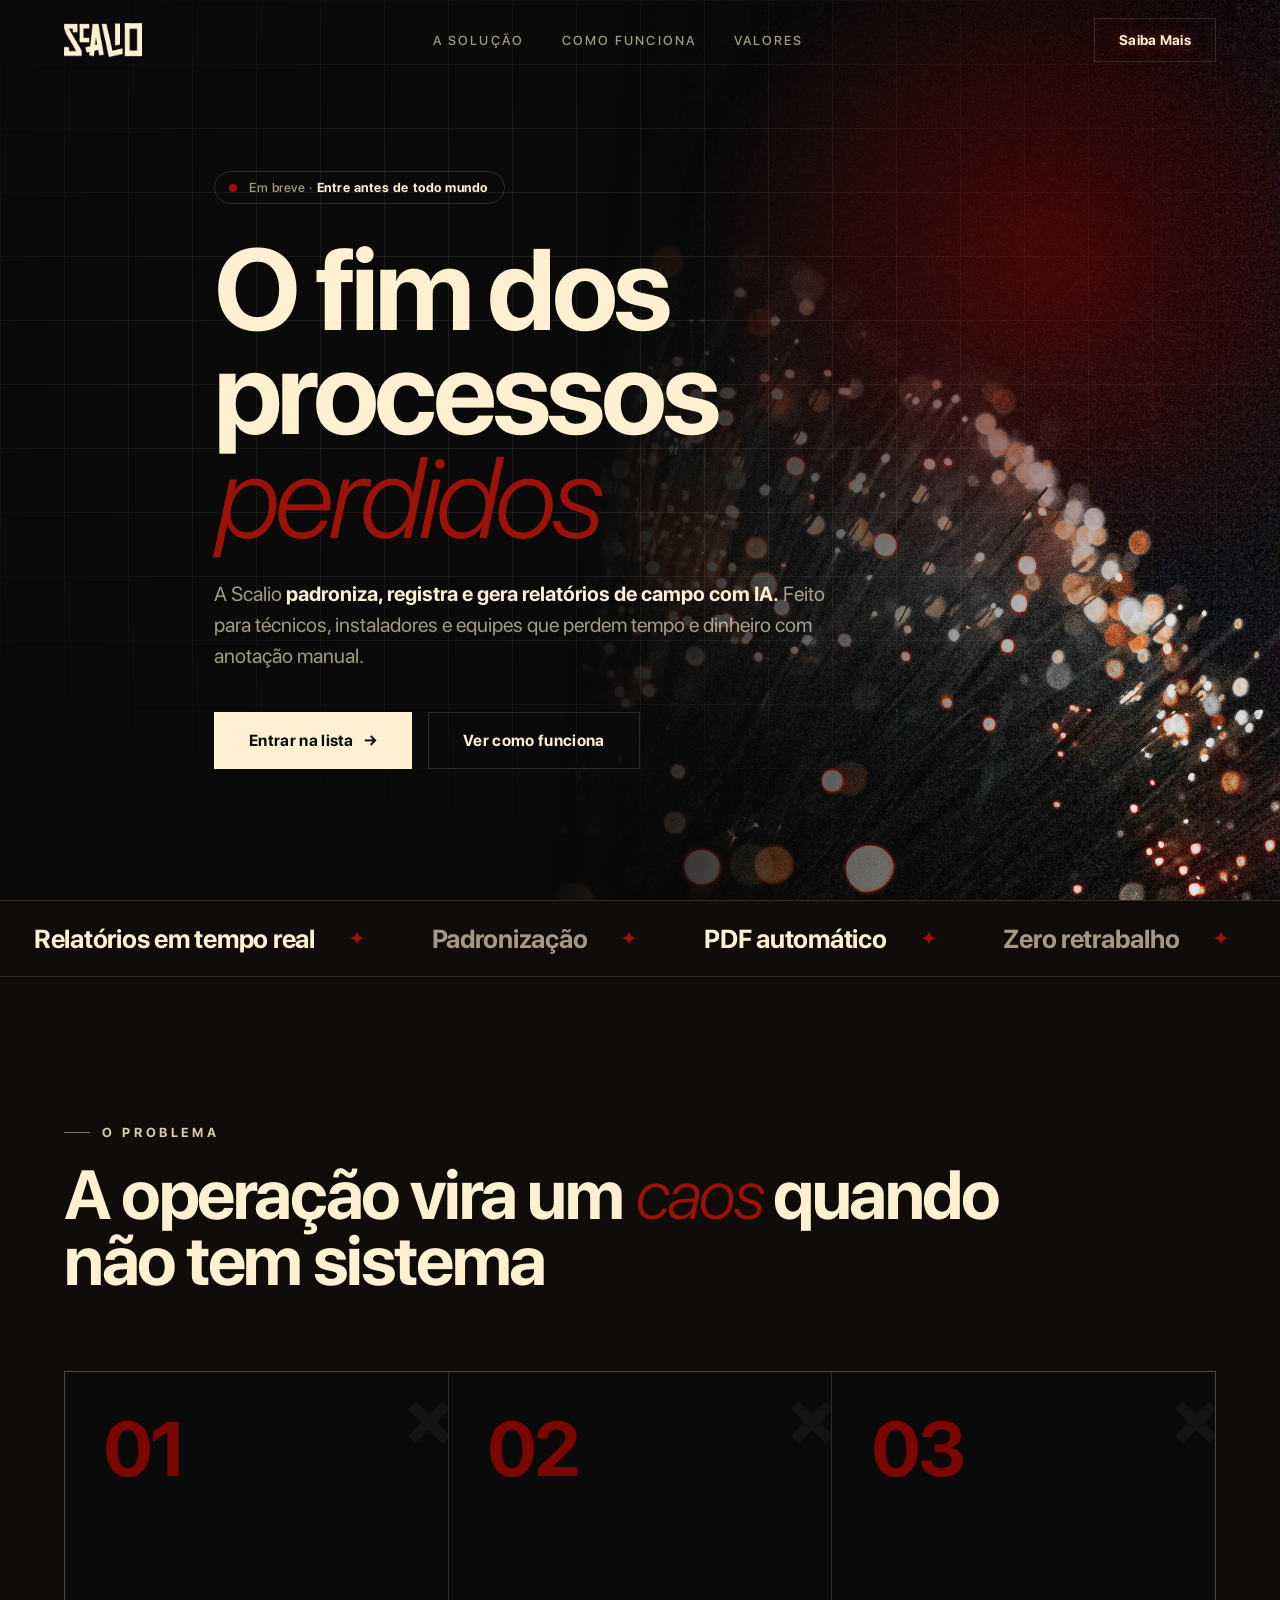
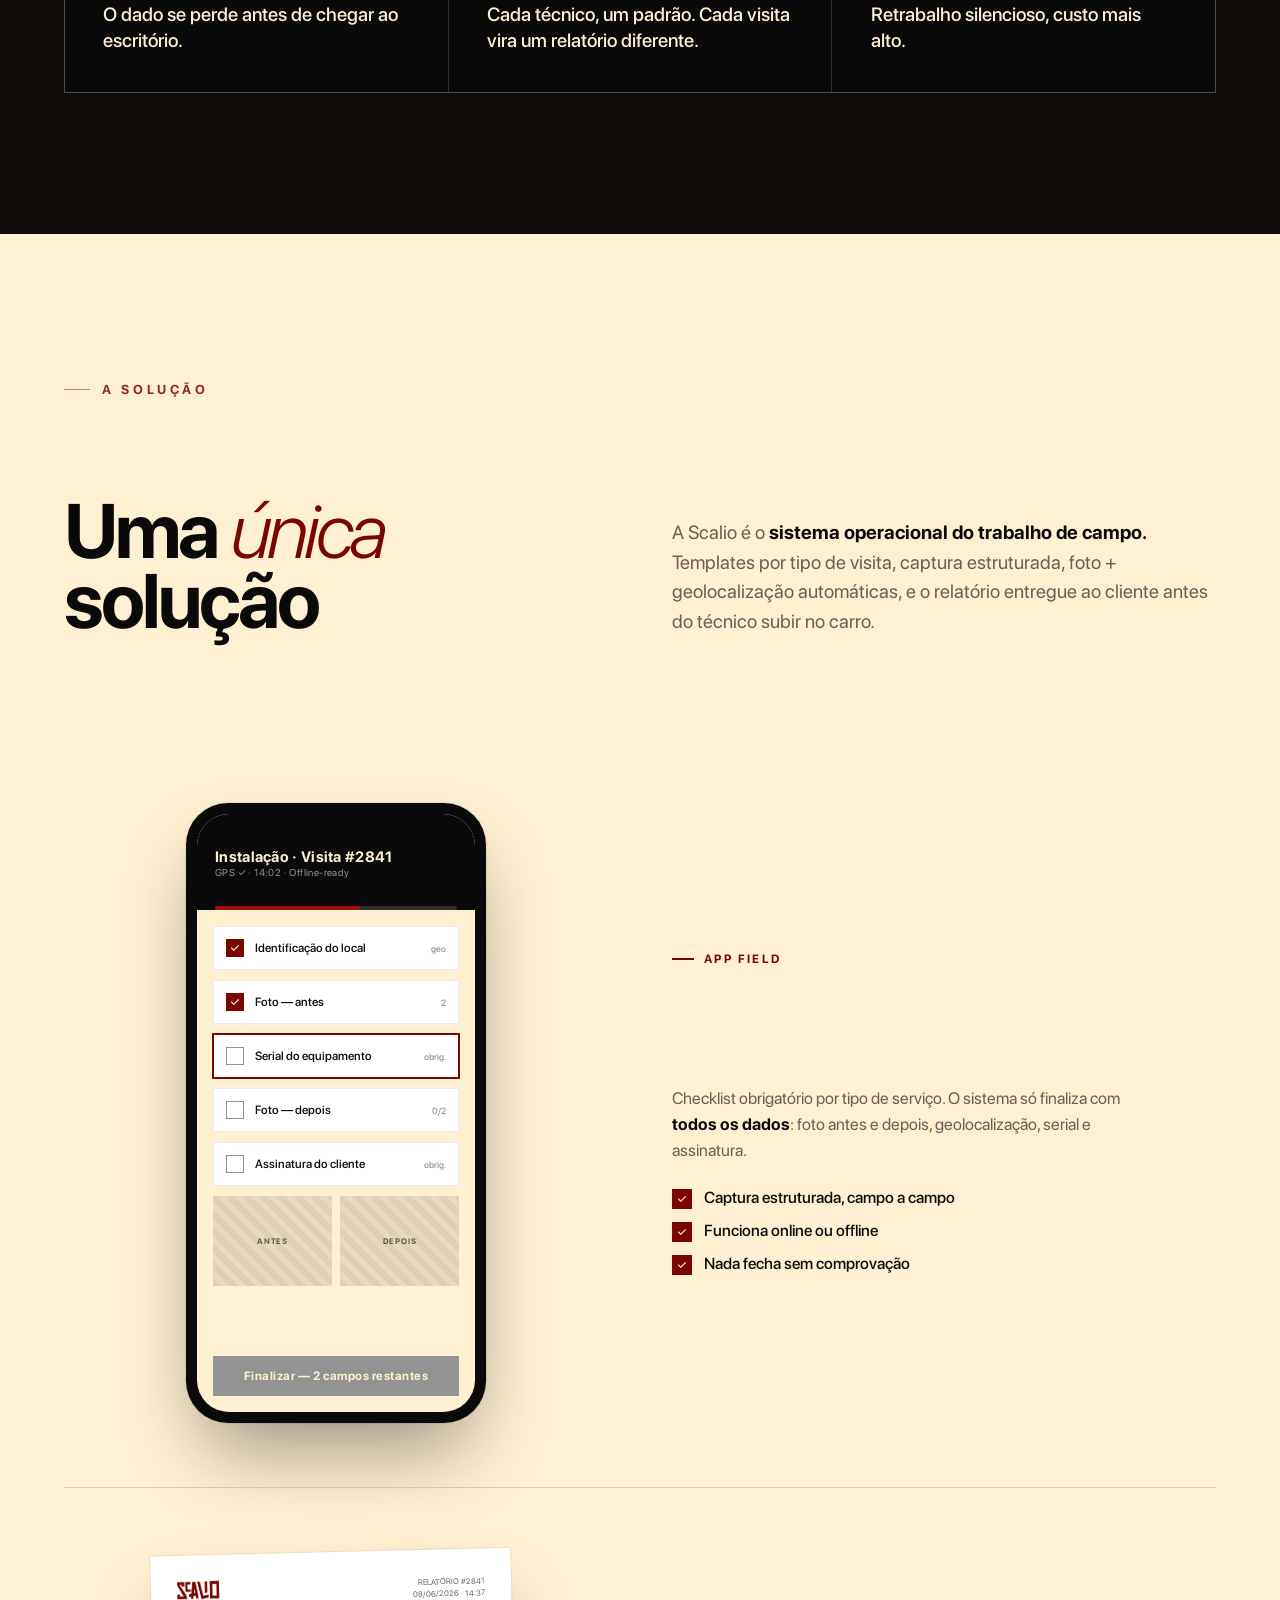
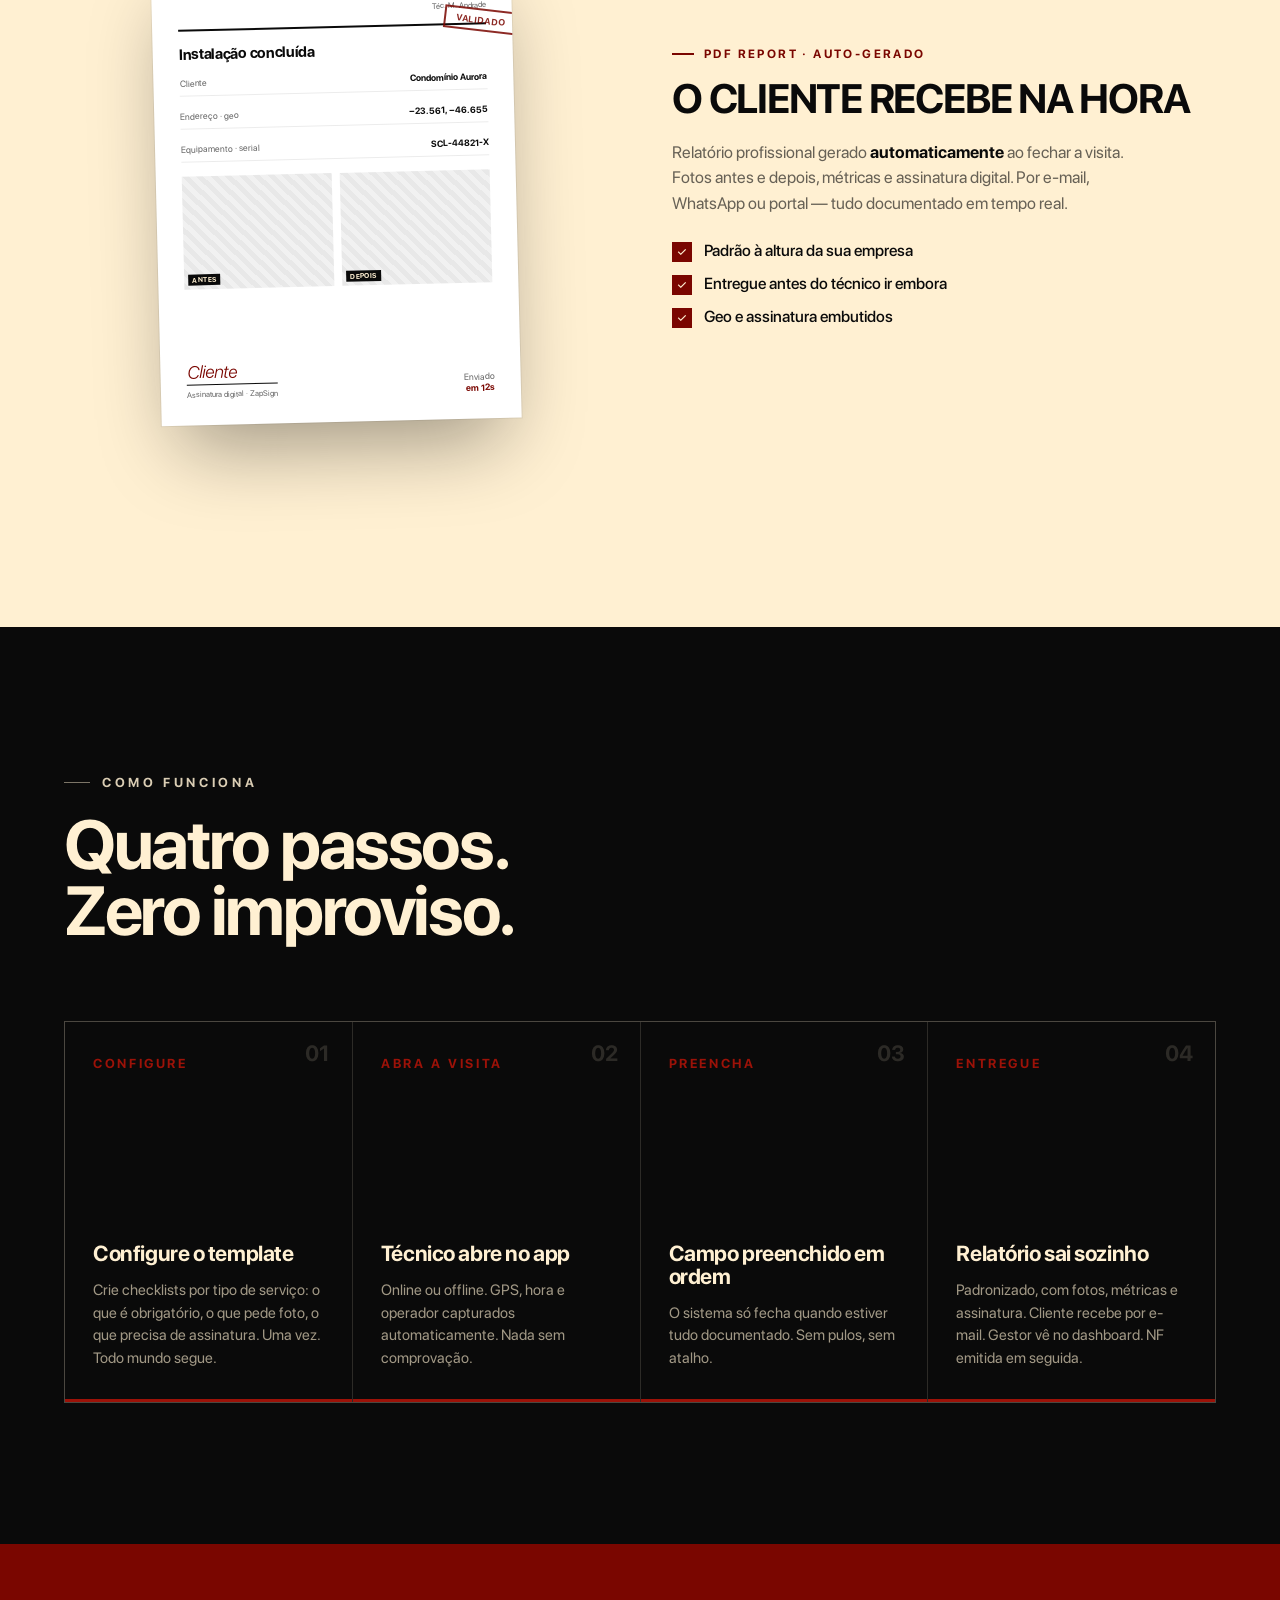
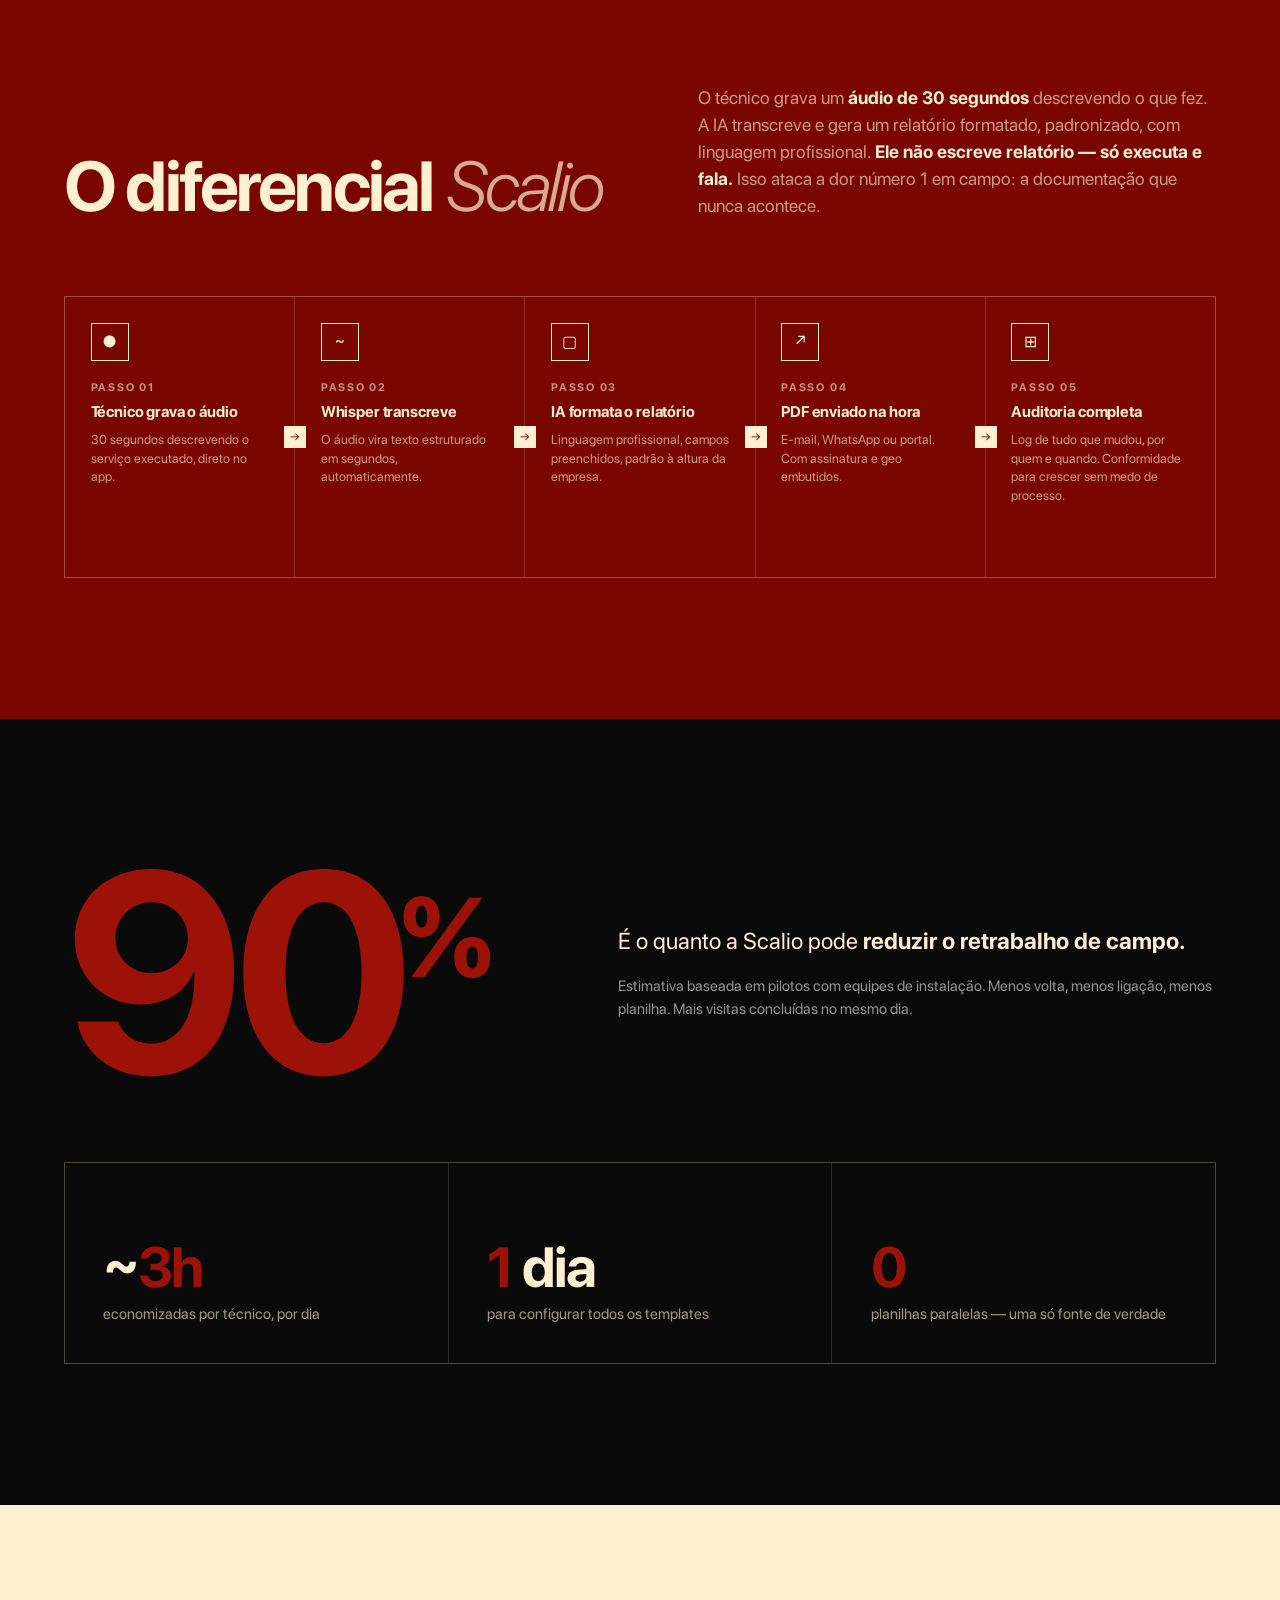
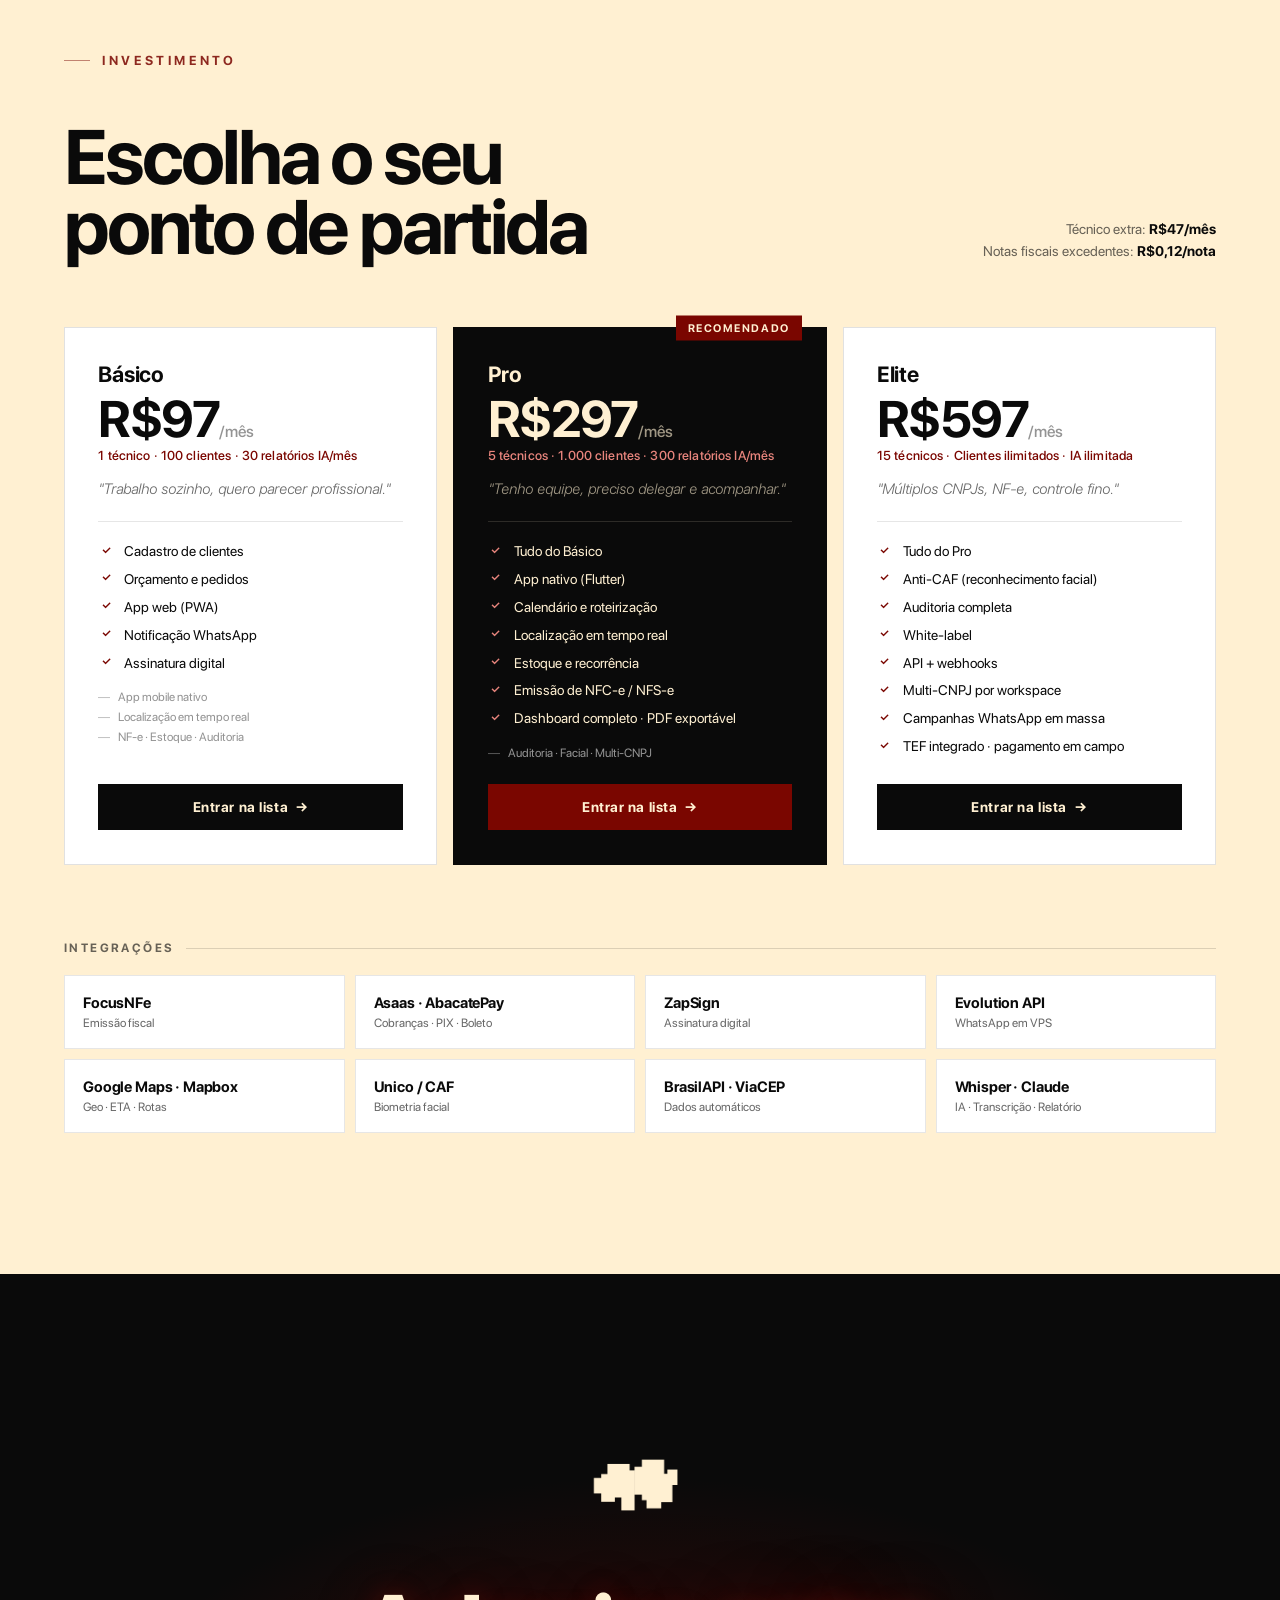
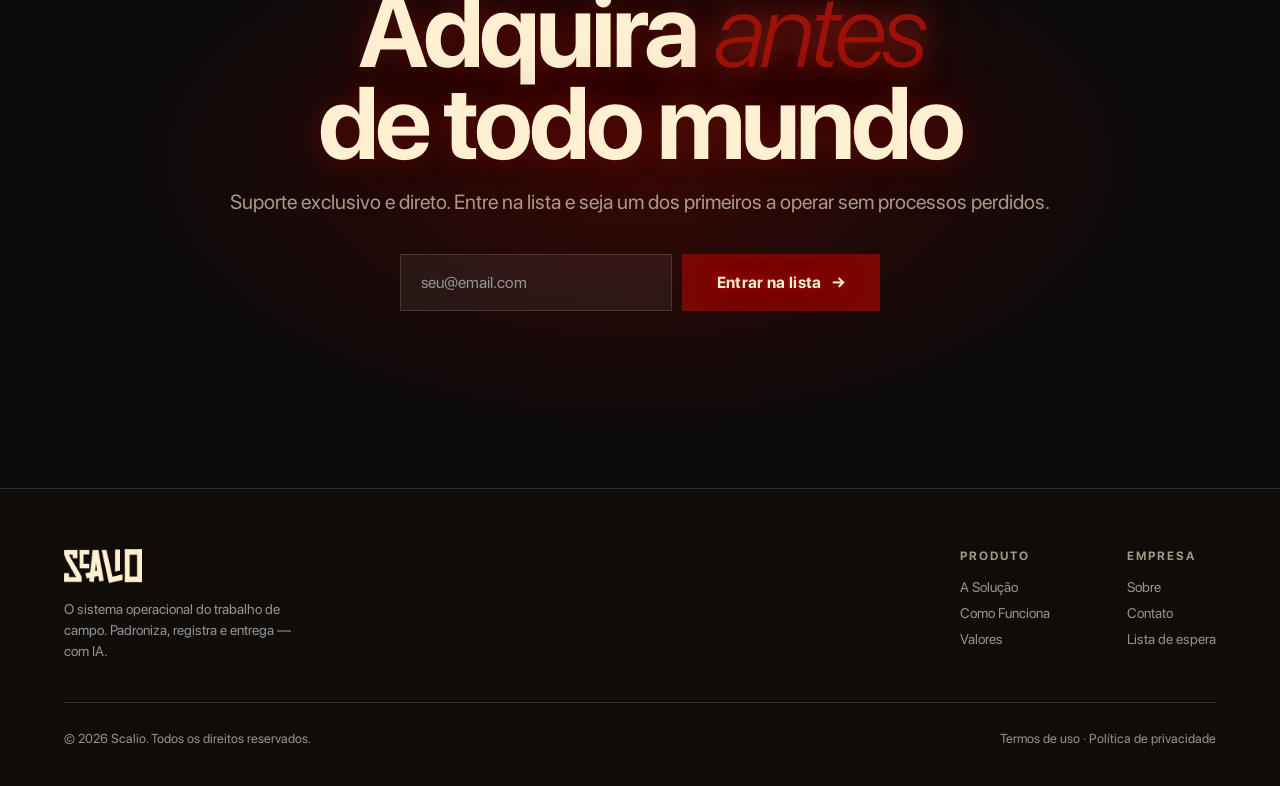
==== index.html @ 6be19d17 "feat: adiciona glow no texto dos botoes Saiba Mais e Entrar na lista Aplica text-shadow pulsante no " ====
<!DOCTYPE html>
<html lang="pt-BR">
<head>
<meta charset="UTF-8" />
<meta name="viewport" content="width=device-width, initial-scale=1.0" />
<title>Scalio — O fim dos processos perdidos</title>
<meta name="description" content="A Scalio padroniza, registra e gera relatórios de campo com IA. Feito para técnicos, instaladores e equipes que perdem tempo com anotação manual." />
<link rel="icon" type="image/png" href="assets/elemento-vinho.png" />
<link rel="apple-touch-icon" href="assets/elemento-vinho.png" />
<link rel="stylesheet" href="styles.css" />
</head>
<body>

<!-- ================= NAV ================= -->
<nav class="nav" id="nav">
  <a href="#top" aria-label="Scalio"><img class="nav__logo" src="assets/logo-bege.png" alt="Scalio" /></a>
  <div class="nav__links">
    <a href="#solucao">A Solução</a>
    <a href="#passos">Como Funciona</a>
    <a href="#planos">Valores</a>
  </div>
  <div class="nav__right">
    <a class="btn btn--ghost btn--textglow" href="#waitlist">Saiba Mais</a>
  </div>
</nav>

<!-- ================= HERO ================= -->
<header class="hero" id="top">
  <div class="hero__photo" aria-hidden="true"></div>
  <div class="hero__grid"></div>
  <div class="hero__glow"></div>
  <div class="wrap hero__inner">
    <div class="hero__badge reveal in">
      <span class="dot"></span>
      <span>Em breve · <b>Entre antes de todo mundo</b></span>
    </div>
    <h1 class="reveal in">O fim dos<br />processos <span class="accent">perdidos</span></h1>
    <p class="hero__sub reveal in reveal-d1">
      A Scalio <b>padroniza, registra e gera relatórios de campo com IA.</b>
      Feito para técnicos, instaladores e equipes que perdem tempo e dinheiro com anotação manual.
    </p>
    <div class="hero__cta reveal in reveal-d2">
      <a class="btn btn--solid btn--lg" href="#waitlist">Entrar na lista <span class="arrow">→</span></a>
      <a class="btn btn--ghost btn--lg" href="#solucao">Ver como funciona</a>
    </div>
  </div>
</header>

<!-- ================= TICKER ================= -->
<div class="ticker" aria-hidden="true">
  <div class="ticker__track" id="ticker">
    <span class="ticker__item">Relatórios em tempo real <span class="star">✦</span></span>
    <span class="ticker__item">Padronização <span class="star">✦</span></span>
    <span class="ticker__item">PDF automático <span class="star">✦</span></span>
    <span class="ticker__item">Zero retrabalho <span class="star">✦</span></span>
  </div>
</div>

<!-- ================= SEÇÃO 1 — CAOS ================= -->
<section class="sec chaos">
  <div class="wrap">
    <div class="sec__head reveal">
      <div class="eyebrow"><span class="tick"></span> O problema</div>
      <h2 class="sec__title">A operação vira um <em>caos</em> quando não tem sistema</h2>
    </div>
    <div class="problems">
      <article class="problem reveal">
        <div class="problem__num">01</div>
        <p class="problem__text">O dado se perde antes de chegar ao escritório.</p>
        <div class="problem__glitch">×</div>
      </article>
      <article class="problem reveal reveal-d1">
        <div class="problem__num">02</div>
        <p class="problem__text">Cada técnico, um padrão. Cada visita vira um relatório diferente.</p>
        <div class="problem__glitch">×</div>
      </article>
      <article class="problem reveal reveal-d2">
        <div class="problem__num">03</div>
        <p class="problem__text">Retrabalho silencioso, custo mais alto.</p>
        <div class="problem__glitch">×</div>
      </article>
    </div>
  </div>
</section>

<!-- ================= SEÇÃO 2 — SOLUÇÃO ================= -->
<section class="sec solution" id="solucao">
  <div class="wrap">
    <div class="sec__head reveal">
      <div class="eyebrow"><span class="tick"></span> A solução</div>
    </div>
    <div class="solution__intro">
      <h2 class="reveal">Uma <em>única</em> solução</h2>
      <p class="reveal reveal-d1">
        A Scalio é o <b>sistema operacional do trabalho de campo.</b> Templates por tipo de visita,
        captura estruturada, foto + geolocalização automáticas, e o relatório entregue ao cliente
        antes do técnico subir no carro.
      </p>
    </div>

    <!-- Feature 1 — App field -->
    <div class="feature feature--rev">
      <div class="feature__media reveal">
        <div class="phone">
          <div class="phone__notch"></div>
          <div class="phone__screen">
            <div class="app__bar">
              <div>
                <h4>Instalação · Visita #2841</h4>
                <div class="meta">GPS ✓ · 14:02 · Offline-ready</div>
              </div>
            </div>
            <div style="padding:0 18px;background:var(--ink);">
              <div class="app__progress"><i id="appProg"></i></div>
            </div>
            <div class="app__body">
              <div class="app__step done"><span class="box">✓</span><span class="label">Identificação do local</span><span class="tic">geo</span></div>
              <div class="app__step done"><span class="box">✓</span><span class="label">Foto — antes</span><span class="tic">2</span></div>
              <div class="app__step active"><span class="box"></span><span class="label">Serial do equipamento</span><span class="tic">obrig.</span></div>
              <div class="app__step"><span class="box"></span><span class="label">Foto — depois</span><span class="tic">0/2</span></div>
              <div class="app__step"><span class="box"></span><span class="label">Assinatura do cliente</span><span class="tic">obrig.</span></div>
              <div class="app__photos">
                <div class="app__photo">ANTES</div>
                <div class="app__photo">DEPOIS</div>
              </div>
            </div>
            <div class="app__cta locked">Finalizar — 2 campos restantes</div>
          </div>
        </div>
      </div>
      <div class="feature__body">
        <div class="feature__tag reveal">App field</div>
        <h3 class="reveal reveal-d1">O técnico só avança quando está completo</h3>
        <p class="reveal reveal-d2">
          Checklist obrigatório por tipo de serviço. O sistema só finaliza com <b>todos os dados</b>:
          foto antes e depois, geolocalização, serial e assinatura.
        </p>
        <ul class="feature__list reveal reveal-d3">
          <li><span class="chk">✓</span> Captura estruturada, campo a campo</li>
          <li><span class="chk">✓</span> Funciona online ou offline</li>
          <li><span class="chk">✓</span> Nada fecha sem comprovação</li>
        </ul>
      </div>
    </div>

    <!-- Feature 2 — PDF report -->
    <div class="feature">
      <div class="feature__media reveal">
        <div class="report">
          <div class="report__stamp">VALIDADO</div>
          <div class="report__head">
            <img class="logo" src="assets/logo-vinho.png" alt="Scalio" />
            <div class="id">RELATÓRIO #2841<br />08/06/2026 · 14:37<br />Téc. M. Andrade</div>
          </div>
          <div class="report__title">Instalação concluída</div>
          <div class="report__row"><span>Cliente</span><b>Condomínio Aurora</b></div>
          <div class="report__row"><span>Endereço · geo</span><b>−23.561, −46.655</b></div>
          <div class="report__row"><span>Equipamento · serial</span><b>SCL-44821-X</b></div>
          <div class="report__imgs">
            <div class="report__img"><span>ANTES</span></div>
            <div class="report__img"><span>DEPOIS</span></div>
          </div>
          <div class="report__sign">
            <div>
              <div class="sig">Cliente</div>
              <div style="font-size:8px;color:var(--ink-dim);margin-top:4px;">Assinatura digital · ZapSign</div>
            </div>
            <div style="font-size:9px;color:var(--ink-dim);text-align:right;">Enviado<br /><b style="color:var(--wine)">em 12s</b></div>
          </div>
        </div>
      </div>
      <div class="feature__body">
        <div class="feature__tag reveal">PDF report · auto-gerado</div>
        <h3 class="reveal reveal-d1">O cliente recebe na hora</h3>
        <p class="reveal reveal-d2">
          Relatório profissional gerado <b>automaticamente</b> ao fechar a visita. Fotos antes e depois,
          métricas e assinatura digital. Por e-mail, WhatsApp ou portal — tudo documentado em tempo real.
        </p>
        <ul class="feature__list reveal reveal-d3">
          <li><span class="chk">✓</span> Padrão à altura da sua empresa</li>
          <li><span class="chk">✓</span> Entregue antes do técnico ir embora</li>
          <li><span class="chk">✓</span> Geo e assinatura embutidos</li>
        </ul>
      </div>
    </div>
  </div>
</section>

<!-- ================= SEÇÃO 3 — 4 PASSOS ================= -->
<section class="sec steps" id="passos">
  <div class="wrap">
    <div class="sec__head reveal">
      <div class="eyebrow"><span class="tick"></span> Como funciona</div>
      <h2 class="sec__title">Quatro passos.<br />Zero improviso.</h2>
    </div>
    <div class="steps__grid">
      <article class="step reveal">
        <div class="step__bignum">01</div>
        <div class="step__n">CONFIGURE</div>
        <h3>Configure o template</h3>
        <p>Crie checklists por tipo de serviço: o que é obrigatório, o que pede foto, o que precisa de assinatura. Uma vez. Todo mundo segue.</p>
        <span class="step__bar"></span>
      </article>
      <article class="step reveal reveal-d1">
        <div class="step__bignum">02</div>
        <div class="step__n">ABRA A VISITA</div>
        <h3>Técnico abre no app</h3>
        <p>Online ou offline. GPS, hora e operador capturados automaticamente. Nada sem comprovação.</p>
        <span class="step__bar"></span>
      </article>
      <article class="step reveal reveal-d2">
        <div class="step__bignum">03</div>
        <div class="step__n">PREENCHA</div>
        <h3>Campo preenchido em ordem</h3>
        <p>O sistema só fecha quando estiver tudo documentado. Sem pulos, sem atalho.</p>
        <span class="step__bar"></span>
      </article>
      <article class="step reveal reveal-d3">
        <div class="step__bignum">04</div>
        <div class="step__n">ENTREGUE</div>
        <h3>Relatório sai sozinho</h3>
        <p>Padronizado, com fotos, métricas e assinatura. Cliente recebe por e-mail. Gestor vê no dashboard. NF emitida em seguida.</p>
        <span class="step__bar"></span>
      </article>
    </div>
  </div>
</section>

<!-- ================= SEÇÃO 4 — DIFERENCIAL IA ================= -->
<section class="sec diff">
  <div class="wrap">
    <div class="diff__head">
      <h2 class="reveal">O diferencial <em>Scalio</em></h2>
      <p class="reveal reveal-d1">
        O técnico grava um <b>áudio de 30 segundos</b> descrevendo o que fez. A IA transcreve e gera um
        relatório formatado, padronizado, com linguagem profissional. <b>Ele não escreve relatório — só executa e fala.</b>
        Isso ataca a dor número 1 em campo: a documentação que nunca acontece.
      </p>
    </div>
    <div class="flow">
      <article class="flow__node reveal">
        <div class="flow__icon">●</div>
        <div class="flow__step">PASSO 01</div>
        <h4>Técnico grava o áudio</h4>
        <p>30 segundos descrevendo o serviço executado, direto no app.</p>
        <div class="flow__arrow">→</div>
      </article>
      <article class="flow__node reveal reveal-d1">
        <div class="flow__icon">~</div>
        <div class="flow__step">PASSO 02</div>
        <h4>Whisper transcreve</h4>
        <p>O áudio vira texto estruturado em segundos, automaticamente.</p>
        <div class="flow__arrow">→</div>
      </article>
      <article class="flow__node reveal reveal-d2">
        <div class="flow__icon">▢</div>
        <div class="flow__step">PASSO 03</div>
        <h4>IA formata o relatório</h4>
        <p>Linguagem profissional, campos preenchidos, padrão à altura da empresa.</p>
        <div class="flow__arrow">→</div>
      </article>
      <article class="flow__node reveal reveal-d3">
        <div class="flow__icon">↗</div>
        <div class="flow__step">PASSO 04</div>
        <h4>PDF enviado na hora</h4>
        <p>E-mail, WhatsApp ou portal. Com assinatura e geo embutidos.</p>
        <div class="flow__arrow">→</div>
      </article>
      <article class="flow__node reveal reveal-d4">
        <div class="flow__icon">⊞</div>
        <div class="flow__step">PASSO 05</div>
        <h4>Auditoria completa</h4>
        <p>Log de tudo que mudou, por quem e quando. Conformidade para crescer sem medo de processo.</p>
        <div class="flow__arrow">→</div>
      </article>
    </div>
  </div>
</section>

<!-- ================= SEÇÃO 5 — STATS ================= -->
<section class="sec stats">
  <div class="wrap">
    <div class="stats__hero">
      <div class="stats__big reveal" data-count="90" data-suffix="%">0<span>%</span></div>
      <div class="reveal reveal-d1">
        <p>É o quanto a Scalio pode <b>reduzir o retrabalho de campo.</b></p>
        <p class="small">Estimativa baseada em pilotos com equipes de instalação. Menos volta, menos ligação, menos planilha. Mais visitas concluídas no mesmo dia.</p>
      </div>
    </div>
    <div class="stats__grid">
      <div class="stat reveal">
        <div class="stat__v">~<em>3h</em></div>
        <div class="stat__l">economizadas por técnico, por dia</div>
      </div>
      <div class="stat reveal reveal-d1">
        <div class="stat__v"><em>1</em> dia</div>
        <div class="stat__l">para configurar todos os templates</div>
      </div>
      <div class="stat reveal reveal-d2">
        <div class="stat__v"><em>0</em></div>
        <div class="stat__l">planilhas paralelas — uma só fonte de verdade</div>
      </div>
    </div>
  </div>
</section>

<!-- ================= SEÇÃO 6 — PLANOS ================= -->
<section class="sec pricing" id="planos">
  <div class="wrap">
    <div class="sec__head reveal" style="margin-bottom:32px;">
      <div class="eyebrow"><span class="tick"></span> Investimento</div>
    </div>
    <div class="pricing__top">
      <h2 class="reveal">Escolha o seu<br />ponto de partida</h2>
      <div class="pricing__addon reveal reveal-d1">
        Técnico extra: <b>R$47/mês</b><br />
        Notas fiscais excedentes: <b>R$0,12/nota</b>
      </div>
    </div>

    <div class="plans">
      <!-- Básico -->
      <article class="plan reveal">
        <div class="plan__name">Básico</div>
        <div class="plan__price">R$97<span>/mês</span></div>
        <div class="plan__limits">1 técnico · 100 clientes · 30 relatórios IA/mês</div>
        <p class="plan__quote">"Trabalho sozinho, quero parecer profissional."</p>
        <ul class="plan__feats">
          <li><span class="ic">✓</span> Cadastro de clientes</li>
          <li><span class="ic">✓</span> Orçamento e pedidos</li>
          <li><span class="ic">✓</span> App web (PWA)</li>
          <li><span class="ic">✓</span> Notificação WhatsApp</li>
          <li><span class="ic">✓</span> Assinatura digital</li>
        </ul>
        <ul class="plan__nots">
          <li><span class="ic">—</span> App mobile nativo</li>
          <li><span class="ic">—</span> Localização em tempo real</li>
          <li><span class="ic">—</span> NF-e · Estoque · Auditoria</li>
        </ul>
        <button class="plan__btn">Entrar na lista <span class="arrow">→</span></button>
      </article>

      <!-- Pro -->
      <article class="plan plan--feat reveal reveal-d1">
        <div class="plan__badge">Recomendado</div>
        <div class="plan__name">Pro</div>
        <div class="plan__price">R$297<span>/mês</span></div>
        <div class="plan__limits">5 técnicos · 1.000 clientes · 300 relatórios IA/mês</div>
        <p class="plan__quote">"Tenho equipe, preciso delegar e acompanhar."</p>
        <ul class="plan__feats">
          <li><span class="ic">✓</span> Tudo do Básico</li>
          <li><span class="ic">✓</span> App nativo (Flutter)</li>
          <li><span class="ic">✓</span> Calendário e roteirização</li>
          <li><span class="ic">✓</span> Localização em tempo real</li>
          <li><span class="ic">✓</span> Estoque e recorrência</li>
          <li><span class="ic">✓</span> Emissão de NFC-e / NFS-e</li>
          <li><span class="ic">✓</span> Dashboard completo · PDF exportável</li>
        </ul>
        <ul class="plan__nots">
          <li><span class="ic">—</span> Auditoria · Facial · Multi-CNPJ</li>
        </ul>
        <button class="plan__btn">Entrar na lista <span class="arrow">→</span></button>
      </article>

      <!-- Elite -->
      <article class="plan reveal reveal-d2">
        <div class="plan__name">Elite</div>
        <div class="plan__price">R$597<span>/mês</span></div>
        <div class="plan__limits">15 técnicos · Clientes ilimitados · IA ilimitada</div>
        <p class="plan__quote">"Múltiplos CNPJs, NF-e, controle fino."</p>
        <ul class="plan__feats">
          <li><span class="ic">✓</span> Tudo do Pro</li>
          <li><span class="ic">✓</span> Anti-CAF (reconhecimento facial)</li>
          <li><span class="ic">✓</span> Auditoria completa</li>
          <li><span class="ic">✓</span> White-label</li>
          <li><span class="ic">✓</span> API + webhooks</li>
          <li><span class="ic">✓</span> Multi-CNPJ por workspace</li>
          <li><span class="ic">✓</span> Campanhas WhatsApp em massa</li>
          <li><span class="ic">✓</span> TEF integrado · pagamento em campo</li>
        </ul>
        <button class="plan__btn">Entrar na lista <span class="arrow">→</span></button>
      </article>
    </div>

    <!-- Integrações -->
    <div class="integ">
      <div class="integ__lbl reveal">Integrações</div>
      <div class="integ__grid">
        <div class="integ__cell reveal"><div class="n">FocusNFe</div><div class="d">Emissão fiscal</div></div>
        <div class="integ__cell reveal"><div class="n">Asaas · AbacatePay</div><div class="d">Cobranças · PIX · Boleto</div></div>
        <div class="integ__cell reveal"><div class="n">ZapSign</div><div class="d">Assinatura digital</div></div>
        <div class="integ__cell reveal"><div class="n">Evolution API</div><div class="d">WhatsApp em VPS</div></div>
        <div class="integ__cell reveal reveal-d1"><div class="n">Google Maps · Mapbox</div><div class="d">Geo · ETA · Rotas</div></div>
        <div class="integ__cell reveal reveal-d1"><div class="n">Unico / CAF</div><div class="d">Biometria facial</div></div>
        <div class="integ__cell reveal reveal-d1"><div class="n">BrasilAPI · ViaCEP</div><div class="d">Dados automáticos</div></div>
        <div class="integ__cell reveal reveal-d1"><div class="n">Whisper · Claude</div><div class="d">IA · Transcrição · Relatório</div></div>
      </div>
    </div>
  </div>
</section>

<!-- ================= SEÇÃO 7 — FINAL CTA ================= -->
<section class="sec final" id="waitlist">
  <div class="final__glow"></div>
  <div class="wrap">
    <img class="final__elem" src="assets/elemento-bege.png" alt="" aria-hidden="true" />
    <div class="final__inner">
      <h2 class="reveal">Adquira <em>antes</em><br />de todo mundo</h2>
      <p class="reveal reveal-d1">Suporte exclusivo e direto. Entre na lista e seja um dos primeiros a operar sem processos perdidos.</p>
      <form class="waitlist reveal reveal-d2" id="waitlistForm" novalidate>
        <input type="email" id="email" placeholder="seu@email.com" aria-label="Seu e-mail" />
        <button class="btn btn--wine btn--lg btn--textglow" type="submit">Entrar na lista <span class="arrow">→</span></button>
      </form>
      <div class="waitlist__msg reveal reveal-d2" id="waitlistMsg"></div>
    </div>
  </div>
</section>

<!-- ================= FOOTER ================= -->
<footer class="footer">
  <div class="wrap">
    <div class="footer__top">
      <div>
        <img class="footer__logo" src="assets/logo-bege.png" alt="Scalio" />
        <p>O sistema operacional do trabalho de campo. Padroniza, registra e entrega — com IA.</p>
      </div>
      <div class="footer__cols">
        <div class="footer__col">
          <h5>Produto</h5>
          <a href="#solucao">A Solução</a>
          <a href="#passos">Como Funciona</a>
          <a href="#planos">Valores</a>
        </div>
        <div class="footer__col">
          <h5>Empresa</h5>
          <a href="#top">Sobre</a>
          <a href="#waitlist">Contato</a>
          <a href="#waitlist">Lista de espera</a>
        </div>
      </div>
    </div>
    <div class="footer__bottom">
      <span>© 2026 Scalio. Todos os direitos reservados.</span>
      <span>Termos de uso · Política de privacidade</span>
    </div>
  </div>
</footer>

<script>
  /* ---- Nav scroll state ---- */
  const nav = document.getElementById('nav');
  const onScroll = () => nav.classList.toggle('scrolled', window.scrollY > 24);
  onScroll();
  window.addEventListener('scroll', onScroll, { passive: true });

  /* ---- Ticker: repeat until it overflows the viewport, then duplicate
         the whole set so the -50% loop is seamless (no empty gap) ---- */
  const ticker = document.getElementById('ticker');
  const tickerBase = ticker.innerHTML;
  while (ticker.scrollWidth < window.innerWidth * 2) {
    ticker.innerHTML += tickerBase;
  }
  ticker.innerHTML += ticker.innerHTML;
  /* keep a constant scroll speed regardless of content length */
  const TICKER_SPEED = 70; // px per second
  ticker.style.animationDuration = (ticker.scrollWidth / 2 / TICKER_SPEED) + 's';

  /* ---- Reveal on scroll ---- */
  const io = new IntersectionObserver((entries) => {
    entries.forEach((e) => {
      if (e.isIntersecting) {
        e.target.classList.add('in');
        io.unobserve(e.target);
        if (e.target.dataset.count) animateCount(e.target);
        if (e.target.classList.contains('step')) {
          e.target.querySelector('.step__bar').style.width = '100%';
        }
        if (e.target.querySelector && e.target.querySelector('#appProg')) {
          e.target.querySelector('#appProg').style.width = '60%';
        }
      }
    });
  }, { threshold: 0.18, rootMargin: '0px 0px -8% 0px' });
  document.querySelectorAll('.reveal').forEach((el) => io.observe(el));

  /* progress bar inside phone when its media reveals */
  const phoneMedia = document.querySelector('.feature--rev .feature__media');
  if (phoneMedia) {
    const pio = new IntersectionObserver((entries) => {
      entries.forEach((e) => {
        if (e.isIntersecting) {
          document.getElementById('appProg').style.width = '60%';
          pio.unobserve(e.target);
        }
      });
    }, { threshold: 0.3 });
    pio.observe(phoneMedia);
  }

  /* ---- Count up ---- */
  function animateCount(el) {
    const target = parseFloat(el.dataset.count);
    const suffix = el.dataset.suffix || '';
    const dur = 1400; const start = performance.now();
    function tick(now) {
      const p = Math.min((now - start) / dur, 1);
      const eased = 1 - Math.pow(1 - p, 3);
      const val = Math.round(eased * target);
      el.innerHTML = val + '<span>' + suffix + '</span>';
      if (p < 1) requestAnimationFrame(tick);
    }
    requestAnimationFrame(tick);
  }

  /* ---- Waitlist validation ---- */
  const form = document.getElementById('waitlistForm');
  const email = document.getElementById('email');
  const msg = document.getElementById('waitlistMsg');
  form.addEventListener('submit', (ev) => {
    ev.preventDefault();
    const v = email.value.trim();
    const valid = /^[^\s@]+@[^\s@]+\.[^\s@]+$/.test(v);
    msg.className = 'waitlist__msg';
    if (!valid) {
      email.classList.add('err');
      msg.classList.add('bad');
      msg.textContent = 'Digite um e-mail válido para entrar na lista.';
      return;
    }
    email.classList.remove('err');
    msg.classList.add('ok');
    msg.textContent = '✓ Você está na lista. Em breve entramos em contato — antes de todo mundo.';
    email.value = '';
    email.disabled = true;
    form.querySelector('button').textContent = 'Confirmado ✓';
  });

  /* plan CTAs jump to waitlist */
  document.querySelectorAll('.plan__btn').forEach((b) => {
    b.addEventListener('click', () => {
      const target = document.getElementById('waitlist');
      const y = target.getBoundingClientRect().top + window.scrollY - 40;
      window.scrollTo({ top: y, behavior: 'smooth' });
      setTimeout(() => email.focus({ preventScroll: true }), 600);
    });
  });
</script>
</body>
</html>
---- styles.css ----
/* ============================================================
   SCALIO — Landing Page
   Sistema visual: industrial / brutalista equilibrado
   ============================================================ */

@font-face {
  font-family: "SF Pro Display";
  src: url("assets/fonts/SFProDisplay-Regular.otf") format("opentype");
  font-weight: 400; font-style: normal; font-display: swap;
}
@font-face {
  font-family: "SF Pro Display";
  src: url("assets/fonts/SFProDisplay-Medium.otf") format("opentype");
  font-weight: 500; font-style: normal; font-display: swap;
}
@font-face {
  font-family: "SF Pro Display";
  src: url("assets/fonts/SFProDisplay-Bold.otf") format("opentype");
  font-weight: 700; font-style: normal; font-display: swap;
}
@font-face {
  font-family: "SF Pro Display";
  src: url("assets/fonts/SFProDisplay-LightItalic.otf") format("opentype");
  font-weight: 300; font-style: italic; font-display: swap;
}

:root {
  /* Marca */
  --wine:        #7A0600;
  --wine-bright: #9c1208;
  --cream:       #FFF0D2;
  --ink:         #0A0A0A;
  --ink-warm:    #100c0a;
  --gray:        #939393;

  /* Derivados */
  --cream-dim:   #e9dcc0;
  --cream-faint: rgba(255, 240, 210, 0.62);
  --cream-ghost: rgba(255, 240, 210, 0.14);
  --line-dark:   rgba(255, 240, 210, 0.14);
  --line-light:  rgba(10, 10, 10, 0.14);
  --ink-dim:     rgba(10, 10, 10, 0.62);

  --font: "SF Pro Display", -apple-system, BlinkMacSystemFont, "Segoe UI", sans-serif;

  --maxw: 1280px;
  --pad: clamp(20px, 5vw, 80px);

  --ease: cubic-bezier(0.16, 1, 0.3, 1);
}

* { margin: 0; padding: 0; box-sizing: border-box; }

html { scroll-behavior: smooth; }

body {
  font-family: var(--font);
  background: var(--ink);
  color: var(--cream);
  -webkit-font-smoothing: antialiased;
  text-rendering: optimizeLegibility;
  overflow-x: hidden;
}

img { display: block; max-width: 100%; }
a { color: inherit; text-decoration: none; }
button { font-family: inherit; cursor: pointer; border: none; background: none; color: inherit; }

::selection { background: var(--wine); color: var(--cream); }

/* ---------- Layout helpers ---------- */
.wrap { max-width: var(--maxw); margin: 0 auto; padding-inline: var(--pad); }
section { position: relative; }

.eyebrow {
  font-size: 13px; font-weight: 600; letter-spacing: 0.28em; text-transform: uppercase;
  display: inline-flex; align-items: center; gap: 12px;
}
.eyebrow .tick { width: 26px; height: 1px; background: currentColor; opacity: 0.55; }

/* Big display headings */
.h-display {
  font-weight: 700;
  line-height: 0.92;
  letter-spacing: -0.035em;
  text-wrap: balance;
}

/* ---------- Surfaces ---------- */
.surface-dark  { background: var(--ink);  color: var(--cream); }
.surface-cream { background: var(--cream); color: var(--ink); }
.surface-wine  { background: var(--wine);  color: var(--cream); }

/* ============================================================
   NAV
   ============================================================ */
.nav {
  position: fixed; top: 0; left: 0; right: 0; z-index: 100;
  display: flex; align-items: center; justify-content: space-between;
  padding: 18px var(--pad);
  transition: background 0.4s var(--ease), padding 0.4s var(--ease), border-color 0.4s var(--ease);
  border-bottom: 1px solid transparent;
}
.nav.scrolled {
  background: rgba(10, 10, 10, 0.82);
  backdrop-filter: blur(14px);
  -webkit-backdrop-filter: blur(14px);
  padding-block: 12px;
  border-bottom: 1px solid var(--line-dark);
}
.nav__logo { height: 34px; width: auto; }
.nav__links { display: flex; align-items: center; gap: 38px; }
.nav__links a {
  font-size: 13px; font-weight: 500; letter-spacing: 0.16em; text-transform: uppercase;
  color: var(--cream-faint); transition: color 0.25s;
}
.nav__links a:hover { color: var(--cream); }
.nav__right { display: flex; align-items: center; gap: 26px; }

.btn {
  display: inline-flex; align-items: center; justify-content: center; gap: 10px;
  font-weight: 600; font-size: 14px; letter-spacing: 0.02em;
  padding: 13px 24px; position: relative; transition: all 0.3s var(--ease);
  border: 1px solid transparent;
}
.btn--solid { background: var(--cream); color: var(--ink); }
.btn--solid:hover { background: #fff; transform: translateY(-2px); }
.btn--wine { background: var(--wine); color: var(--cream); }
.btn--wine:hover { background: var(--wine-bright); transform: translateY(-2px); }
.btn--ghost { border-color: var(--line-dark); color: var(--cream); }
.btn--ghost:hover { border-color: var(--cream); }
.btn--lg { padding: 18px 34px; font-size: 16px; }
.btn .arrow { transition: transform 0.3s var(--ease); }
.btn:hover .arrow { transform: translateX(4px); }

.nav__toggle { display: none; }

/* ============================================================
   HERO
   ============================================================ */
.hero {
  min-height: 100vh; display: flex; flex-direction: column; justify-content: center;
  padding-top: 120px; padding-bottom: 80px;
  position: relative; overflow: hidden;
}
.hero__grid {
  position: absolute; inset: 0; z-index: 0;
  background-image:
    linear-gradient(var(--line-dark) 1px, transparent 1px),
    linear-gradient(90deg, var(--line-dark) 1px, transparent 1px);
  background-size: 64px 64px;
  mask-image: radial-gradient(ellipse 90% 70% at 50% 40%, #000 30%, transparent 80%);
  -webkit-mask-image: radial-gradient(ellipse 90% 70% at 50% 40%, #000 30%, transparent 80%);
  opacity: 0.5;
}
.hero__glow {
  position: absolute; z-index: 0; width: 60vw; height: 60vw; max-width: 820px; max-height: 820px;
  right: -12vw; top: -10vw; border-radius: 50%;
  background: radial-gradient(circle, rgba(122,6,0,0.55) 0%, rgba(122,6,0,0) 65%);
  filter: blur(20px); pointer-events: none;
}
.hero__photo {
  position: absolute; z-index: 0; inset: 0;
  background: url("assets/hero-fiber.jpg") no-repeat;
  background-size: cover;
  background-position: 82% 40%;
  opacity: 0.9;
  -webkit-mask-image: linear-gradient(95deg, transparent 46%, rgba(0,0,0,0.5) 68%, #000 88%);
          mask-image: linear-gradient(95deg, transparent 46%, rgba(0,0,0,0.5) 68%, #000 88%);
}
@keyframes floaty { 0%,100% { transform: translateY(0) } 50% { transform: translateY(-16px) } }

.hero__inner { position: relative; z-index: 2; max-width: 980px; }
.hero__badge {
  display: inline-flex; align-items: center; gap: 12px;
  border: 1px solid var(--line-dark); border-radius: 100px;
  padding: 8px 16px 8px 14px; font-size: 13px; font-weight: 500; letter-spacing: 0.04em;
  color: var(--cream-faint); margin-bottom: 34px;
}
.hero__badge .dot {
  width: 8px; height: 8px; border-radius: 50%; background: var(--wine-bright);
  box-shadow: 0 0 0 0 rgba(156,18,8,0.6); animation: pulse 2.4s infinite;
}
@keyframes pulse {
  0% { box-shadow: 0 0 0 0 rgba(156,18,8,0.55) }
  70% { box-shadow: 0 0 0 10px rgba(156,18,8,0) }
  100% { box-shadow: 0 0 0 0 rgba(156,18,8,0) }
}
.hero__badge b { color: var(--cream); font-weight: 600; }

.hero h1 {
  font-size: clamp(48px, 9vw, 132px);
  font-weight: 700; line-height: 0.9; letter-spacing: -0.04em;
  margin-bottom: 30px;
}
.hero h1 .accent { color: var(--wine-bright); font-style: italic; font-weight: 300; }
.hero__sub {
  font-size: clamp(17px, 1.6vw, 21px); line-height: 1.5; max-width: 620px;
  color: var(--cream-faint); margin-bottom: 40px;
}
.hero__sub b { color: var(--cream); font-weight: 600; }
.hero__cta { display: flex; flex-wrap: wrap; gap: 16px; align-items: center; }
.hero__note { font-size: 13px; color: var(--gray); letter-spacing: 0.02em; }

/* ============================================================
   TICKER / divisões
   ============================================================ */
.ticker {
  border-top: 1px solid var(--line-dark); border-bottom: 1px solid var(--line-dark);
  overflow: hidden; padding: 22px 0; background: var(--ink-warm);
}
.ticker__track {
  display: flex; gap: 0; width: max-content; animation: marquee 28s linear infinite;
}
.ticker:hover .ticker__track { animation-play-state: paused; }
@keyframes marquee { to { transform: translateX(-50%); } }
.ticker__item {
  display: inline-flex; align-items: center; gap: 34px; padding-inline: 34px;
  font-size: clamp(18px, 2.2vw, 26px); font-weight: 600; letter-spacing: -0.01em;
  white-space: nowrap;
}
.ticker__item .star { color: var(--wine-bright); font-size: 0.7em; }
.ticker__item:nth-child(odd) { color: var(--cream); }
.ticker__item:nth-child(even) { color: var(--cream-faint); }

/* ============================================================
   SECTION GENERIC
   ============================================================ */
.sec { padding-block: clamp(80px, 11vw, 160px); }
.sec__head { margin-bottom: clamp(48px, 6vw, 84px); }
.sec__head .eyebrow { margin-bottom: 22px; opacity: 0.85; }
.sec__title {
  font-size: clamp(34px, 5.4vw, 76px); font-weight: 700; line-height: 0.96; letter-spacing: -0.035em;
  max-width: 16ch;
}

/* ---------- Seção 1: CAOS (problemas) ---------- */
.chaos { background: var(--ink-warm); }
.chaos .sec__title { max-width: 22ch; }
.chaos .sec__title em { color: var(--wine-bright); font-style: italic; font-weight: 300; }
.problems { display: grid; grid-template-columns: repeat(3, 1fr); gap: 1px; background: var(--line-dark); border: 1px solid var(--line-dark); }
.problem {
  background: var(--ink); padding: clamp(28px, 3vw, 44px); min-height: 320px;
  display: flex; flex-direction: column; position: relative; overflow: hidden;
  transition: background 0.4s var(--ease);
}
.problem:hover { background: #141010; }
.problem__num {
  font-size: clamp(54px, 6vw, 84px); font-weight: 700; line-height: 1; letter-spacing: -0.04em;
  color: var(--wine); margin-bottom: auto;
  -webkit-text-stroke: 0; transition: color 0.4s;
}
.problem:hover .problem__num { color: var(--wine-bright); }
.problem__text { font-size: clamp(18px, 1.5vw, 22px); line-height: 1.35; font-weight: 500; color: var(--cream); }
.problem__glitch { position: absolute; right: -10px; top: -10px; font-size: 90px; opacity: 0.04; font-weight: 700; }

/* ============================================================
   Seção 2: SOLUÇÃO + mockups
   ============================================================ */
.solution { background: var(--cream); color: var(--ink); }
.solution .eyebrow { color: var(--wine); }
.solution__intro {
  display: grid; grid-template-columns: 1fr 1fr; gap: clamp(30px, 5vw, 90px); align-items: end;
  margin-bottom: clamp(60px, 8vw, 120px);
}
.solution__intro h2 {
  font-size: clamp(38px, 6vw, 88px); font-weight: 700; line-height: 0.92; letter-spacing: -0.04em;
}
.solution__intro h2 em { font-style: italic; font-weight: 300; color: var(--wine); }
.solution__intro p { font-size: clamp(17px, 1.5vw, 21px); line-height: 1.55; color: var(--ink-dim); }
.solution__intro p b { color: var(--ink); font-weight: 600; }

/* feature row with mockup */
.feature {
  display: grid; grid-template-columns: 1fr 1fr; gap: clamp(30px, 5vw, 80px); align-items: center;
  padding-block: clamp(40px, 5vw, 70px);
}
.feature + .feature { border-top: 1px solid var(--line-light); }
.feature--rev .feature__media { order: -1; }
.feature__tag {
  font-size: 12px; font-weight: 600; letter-spacing: 0.2em; text-transform: uppercase;
  color: var(--wine); margin-bottom: 18px; display: flex; align-items: center; gap: 10px;
}
.feature__tag::before { content: ""; width: 22px; height: 2px; background: var(--wine); }
.feature h3 {
  font-size: clamp(26px, 3.2vw, 44px); font-weight: 700; line-height: 1; letter-spacing: -0.03em;
  margin-bottom: 20px; text-transform: uppercase;
}
.feature p { font-size: clamp(16px, 1.3vw, 19px); line-height: 1.55; color: var(--ink-dim); max-width: 46ch; }
.feature p b { color: var(--ink); font-weight: 600; }
.feature__list { margin-top: 24px; display: flex; flex-direction: column; gap: 12px; }
.feature__list li { list-style: none; display: flex; align-items: flex-start; gap: 12px; font-size: 16px; font-weight: 500; }
.feature__list .chk {
  flex: none; width: 20px; height: 20px; background: var(--wine); color: var(--cream);
  display: grid; place-items: center; font-size: 12px; margin-top: 1px;
}

/* ============================================================
   PHONE MOCKUP (app field)
   ============================================================ */
.phone {
  width: 300px; max-width: 100%; margin-inline: auto; aspect-ratio: 300 / 620;
  background: var(--ink); border-radius: 42px; padding: 11px;
  box-shadow: 0 40px 80px -20px rgba(10,10,10,0.45), 0 0 0 1px rgba(10,10,10,0.06);
  position: relative;
}
.phone__notch {
  position: absolute; top: 22px; left: 50%; transform: translateX(-50%);
  width: 110px; height: 26px; background: var(--ink); border-radius: 14px; z-index: 5;
}
.phone__screen {
  width: 100%; height: 100%; background: var(--cream); border-radius: 32px; overflow: hidden;
  display: flex; flex-direction: column; position: relative;
}
.app__bar {
  background: var(--ink); color: var(--cream); padding: 34px 18px 16px;
  display: flex; align-items: center; justify-content: space-between;
}
.app__bar h4 { font-size: 15px; font-weight: 600; letter-spacing: 0.02em; }
.app__bar .meta { font-size: 10px; color: var(--gray); letter-spacing: 0.04em; }
.app__progress { height: 4px; background: rgba(255,240,210,0.16); margin-top: 12px; border-radius: 4px; overflow: hidden; }
.app__progress i { display: block; height: 100%; width: 0; background: var(--wine-bright); border-radius: 4px; transition: width 1.2s var(--ease); }
.app__body { padding: 16px; display: flex; flex-direction: column; gap: 10px; overflow: hidden; flex: 1; background: var(--cream); }
.app__step {
  display: flex; align-items: center; gap: 11px; padding: 12px; background: #fff;
  border: 1px solid rgba(10,10,10,0.08); font-size: 12px; font-weight: 500; color: var(--ink);
}
.app__step .box { flex: none; width: 18px; height: 18px; border: 1.5px solid var(--gray); display: grid; place-items: center; }
.app__step.done .box { background: var(--wine); border-color: var(--wine); color: var(--cream); }
.app__step.done { color: var(--ink); }
.app__step.active { border-color: var(--wine); box-shadow: 0 0 0 1px var(--wine); }
.app__step .label { flex: 1; }
.app__step .tic { font-size: 9px; color: var(--gray); }
.app__photos { display: grid; grid-template-columns: 1fr 1fr; gap: 8px; }
.app__photo { aspect-ratio: 4/3; background:
  repeating-linear-gradient(45deg, #ded0b2, #ded0b2 6px, #e7dabd 6px, #e7dabd 12px);
  display: grid; place-items: center; font-size: 8px; color: var(--ink-dim); font-weight: 600; letter-spacing: 0.1em; }
.app__cta { margin: 0 16px 16px; padding: 13px; background: var(--wine); color: var(--cream); text-align: center; font-size: 12px; font-weight: 600; letter-spacing: 0.04em; }
.app__cta.locked { background: var(--gray); }

/* ============================================================
   PDF / REPORT MOCKUP
   ============================================================ */
.report {
  width: 360px; max-width: 100%; margin-inline: auto; background: #fff; aspect-ratio: 360/470;
  box-shadow: 0 40px 80px -20px rgba(10,10,10,0.4), 0 0 0 1px rgba(10,10,10,0.06);
  padding: 26px; display: flex; flex-direction: column; gap: 14px; position: relative; overflow: hidden;
  transform: rotate(-1.4deg);
}
.report__head { display: flex; align-items: flex-start; justify-content: space-between; border-bottom: 2px solid var(--ink); padding-bottom: 12px; }
.report__head .logo { height: 18px; }
.report__head .id { text-align: right; font-size: 8px; color: var(--ink-dim); line-height: 1.5; }
.report__title { font-size: 15px; font-weight: 700; letter-spacing: -0.02em; color: var(--ink); }
.report__row { display: flex; justify-content: space-between; font-size: 9px; color: var(--ink-dim); border-bottom: 1px solid rgba(10,10,10,0.08); padding-bottom: 7px; }
.report__row b { color: var(--ink); font-weight: 600; }
.report__imgs { display: grid; grid-template-columns: 1fr 1fr; gap: 8px; }
.report__img { aspect-ratio: 4/3; background:
  repeating-linear-gradient(45deg, #e8e8e8, #e8e8e8 5px, #f1f1f1 5px, #f1f1f1 10px);
  position: relative; }
.report__img span { position: absolute; bottom: 4px; left: 4px; font-size: 7px; background: var(--ink); color: var(--cream); padding: 1px 4px; font-weight: 600; letter-spacing: 0.06em; }
.report__sign { margin-top: auto; display: flex; align-items: flex-end; justify-content: space-between; }
.report__sign .sig { font-family: var(--font); font-style: italic; font-weight: 300; font-size: 18px; color: var(--wine); border-bottom: 1px solid var(--ink); padding-bottom: 2px; }
.report__stamp {
  position: absolute; top: 60px; right: -6px; transform: rotate(8deg);
  border: 2px solid var(--wine); color: var(--wine); font-size: 9px; font-weight: 700;
  letter-spacing: 0.1em; padding: 4px 10px; opacity: 0.85;
}

/* ============================================================
   Seção 3: 4 PASSOS
   ============================================================ */
.steps { background: var(--ink); }
.steps__grid { display: grid; grid-template-columns: repeat(4, 1fr); gap: 1px; background: var(--line-dark); border: 1px solid var(--line-dark); }
.step { background: var(--ink); padding: clamp(26px, 2.6vw, 40px) clamp(22px, 2.2vw, 32px); display: flex; flex-direction: column; min-height: 380px; position: relative; }
.step__n { font-size: 13px; font-weight: 600; letter-spacing: 0.2em; color: var(--wine-bright); margin-bottom: auto; }
.step__bignum { position: absolute; top: 18px; right: 22px; font-size: 22px; font-weight: 700; color: var(--cream-ghost); }
.step h3 { font-size: clamp(20px, 1.7vw, 25px); font-weight: 700; letter-spacing: -0.02em; margin-bottom: 14px; line-height: 1.05; }
.step p { font-size: 15px; line-height: 1.5; color: var(--cream-faint); }
.step__bar { position: absolute; left: 0; bottom: 0; height: 3px; width: 0; background: var(--wine-bright); transition: width 0.8s var(--ease); }

/* ============================================================
   Seção 4: DIFERENCIAL IA
   ============================================================ */
.diff { background: var(--wine); color: var(--cream); overflow: hidden; }
.diff__head { display: grid; grid-template-columns: 1.1fr 1fr; gap: clamp(30px, 5vw, 80px); align-items: end; margin-bottom: clamp(50px, 6vw, 90px); }
.diff__head h2 { font-size: clamp(36px, 5.5vw, 80px); font-weight: 700; line-height: 0.94; letter-spacing: -0.04em; }
.diff__head h2 em { font-style: italic; font-weight: 300; color: var(--cream); opacity: 0.7; }
.diff__head p { font-size: clamp(17px, 1.4vw, 20px); line-height: 1.5; color: var(--cream-faint); }
.diff__head p b { color: var(--cream); font-weight: 600; }

.flow { display: grid; grid-template-columns: repeat(5, 1fr); gap: 1px; background: rgba(255,240,210,0.16); border: 1px solid rgba(255,240,210,0.16); }
.flow__node { background: var(--wine); padding: clamp(22px, 2vw, 30px); display: flex; flex-direction: column; min-height: 280px; position: relative; transition: background 0.4s var(--ease); }
.flow__node:hover { background: #6a0500; }
.flow__icon { width: 38px; height: 38px; border: 1.5px solid var(--cream); display: grid; place-items: center; margin-bottom: 20px; font-size: 16px; }
.flow__step { font-size: 11px; font-weight: 600; letter-spacing: 0.16em; opacity: 0.6; margin-bottom: 10px; }
.flow__node h4 { font-size: clamp(15px, 1.2vw, 18px); font-weight: 700; line-height: 1.1; margin-bottom: 10px; letter-spacing: -0.01em; }
.flow__node p { font-size: 13px; line-height: 1.45; color: var(--cream-faint); }
.flow__arrow { position: absolute; right: -1px; top: 50%; transform: translate(50%, -50%); z-index: 3; background: var(--cream); color: var(--wine); width: 22px; height: 22px; display: grid; place-items: center; font-size: 12px; }
.flow__node:last-child .flow__arrow { display: none; }

/* ============================================================
   Seção 5: STATS
   ============================================================ */
.stats { background: var(--ink); }
.stats__hero { display: grid; grid-template-columns: 0.9fr 1.1fr; gap: clamp(30px, 5vw, 80px); align-items: center; margin-bottom: clamp(50px, 6vw, 90px); }
.stats__big { font-size: clamp(120px, 22vw, 300px); font-weight: 700; line-height: 0.8; letter-spacing: -0.05em; color: var(--wine-bright); }
.stats__big span { font-size: 0.4em; vertical-align: super; }
.stats__hero p { font-size: clamp(19px, 1.8vw, 26px); line-height: 1.4; }
.stats__hero p b { color: var(--cream); font-weight: 600; }
.stats__hero .small { font-size: 15px; color: var(--gray); margin-top: 18px; line-height: 1.5; }
.stats__grid { display: grid; grid-template-columns: repeat(3, 1fr); gap: 1px; background: var(--line-dark); border: 1px solid var(--line-dark); }
.stat { background: var(--ink); padding: clamp(28px, 3vw, 44px); display: flex; flex-direction: column; gap: 8px; min-height: 200px; justify-content: flex-end; }
.stat__v { font-size: clamp(40px, 4.4vw, 62px); font-weight: 700; letter-spacing: -0.03em; line-height: 1; }
.stat__v em { font-style: normal; color: var(--wine-bright); }
.stat__l { font-size: 15px; color: var(--cream-faint); line-height: 1.4; }

/* ============================================================
   Seção 6: PLANOS
   ============================================================ */
.pricing { background: var(--cream); color: var(--ink); }
.pricing .eyebrow { color: var(--wine); }
.pricing__top { display: flex; flex-wrap: wrap; align-items: flex-end; justify-content: space-between; gap: 24px; margin-bottom: clamp(40px, 5vw, 70px); }
.pricing__top h2 { font-size: clamp(40px, 6vw, 88px); font-weight: 700; letter-spacing: -0.04em; line-height: 0.92; }
.pricing__addon { font-size: 14px; color: var(--ink-dim); line-height: 1.6; text-align: right; }
.pricing__addon b { color: var(--ink); font-weight: 600; }
.plans { display: grid; grid-template-columns: repeat(3, 1fr); gap: 16px; align-items: stretch; }
.plan {
  background: #fff; border: 1px solid rgba(10,10,10,0.12); padding: clamp(26px, 2.6vw, 38px);
  display: flex; flex-direction: column; position: relative; transition: transform 0.4s var(--ease), box-shadow 0.4s var(--ease);
}
.plan:hover { transform: translateY(-6px); box-shadow: 0 30px 60px -20px rgba(10,10,10,0.3); }
.plan--feat { background: var(--ink); color: var(--cream); border-color: var(--ink); }
.plan__badge { position: absolute; top: 0; right: 24px; transform: translateY(-50%); background: var(--wine); color: var(--cream); font-size: 11px; font-weight: 600; letter-spacing: 0.14em; text-transform: uppercase; padding: 6px 12px; }
.plan__name { font-size: 22px; font-weight: 700; letter-spacing: -0.01em; margin-bottom: 6px; }
.plan__price { font-size: clamp(38px, 4vw, 52px); font-weight: 700; letter-spacing: -0.03em; line-height: 1; margin-bottom: 4px; }
.plan__price span { font-size: 16px; font-weight: 500; color: var(--gray); letter-spacing: 0; }
.plan--feat .plan__price span { color: var(--cream-faint); }
.plan__limits { font-size: 13px; font-weight: 500; color: var(--wine); letter-spacing: 0.01em; margin-bottom: 16px; }
.plan--feat .plan__limits { color: #e8857d; }
.plan__quote { font-size: 15px; font-style: italic; font-weight: 300; line-height: 1.45; color: var(--ink-dim); padding-bottom: 20px; margin-bottom: 20px; border-bottom: 1px solid rgba(10,10,10,0.1); }
.plan--feat .plan__quote { color: var(--cream-faint); border-color: var(--line-dark); }
.plan__feats { list-style: none; display: flex; flex-direction: column; gap: 9px; margin-bottom: 18px; }
.plan__feats li { display: flex; gap: 10px; font-size: 14px; line-height: 1.35; align-items: flex-start; }
.plan__feats .ic { flex: none; width: 16px; height: 16px; display: grid; place-items: center; margin-top: 1px; color: var(--wine); font-size: 11px; font-weight: 700; }
.plan--feat .plan__feats .ic { color: #e8857d; }
.plan__nots { list-style: none; display: flex; flex-direction: column; gap: 6px; margin-bottom: 24px; }
.plan__nots li { font-size: 12px; color: var(--gray); display: flex; gap: 8px; align-items: flex-start; }
.plan__nots .ic { flex: none; opacity: 0.6; }
.plan__btn { margin-top: auto; width: 100%; padding: 15px; font-size: 14px; font-weight: 600; letter-spacing: 0.04em; background: var(--ink); color: var(--cream); display: flex; align-items: center; justify-content: center; gap: 8px; transition: all 0.3s var(--ease); }
.plan__btn:hover { background: var(--wine); }
.plan--feat .plan__btn { background: var(--wine); }
.plan--feat .plan__btn:hover { background: var(--wine-bright); }

/* integrações */
.integ { margin-top: clamp(48px, 6vw, 80px); }
.integ__lbl { font-size: 12px; font-weight: 600; letter-spacing: 0.2em; text-transform: uppercase; color: var(--ink-dim); margin-bottom: 20px; display: flex; align-items: center; gap: 12px; }
.integ__lbl::after { content: ""; flex: 1; height: 1px; background: var(--line-light); }
.integ__grid { display: grid; grid-template-columns: repeat(4, 1fr); gap: 10px; }
.integ__cell { background: #fff; border: 1px solid rgba(10,10,10,0.1); padding: 18px; transition: border-color 0.3s, transform 0.3s; }
.integ__cell:hover { border-color: var(--wine); transform: translateY(-3px); }
.integ__cell .n { font-size: 15px; font-weight: 700; letter-spacing: -0.01em; }
.integ__cell .d { font-size: 12px; color: var(--ink-dim); margin-top: 4px; }

/* ============================================================
   Seção 7: FINAL CTA
   ============================================================ */
.final { background: var(--ink); text-align: center; overflow: hidden; position: relative; }
.final__glow { position: absolute; inset: 0; z-index: 0; background: radial-gradient(ellipse 60% 50% at 50% 60%, rgba(122,6,0,0.4), transparent 70%); }
.final__elem { width: clamp(80px, 12vw, 140px); margin: 0 auto 30px; position: relative; z-index: 2; animation: floaty 7s ease-in-out infinite; }
.final__inner { position: relative; z-index: 2; max-width: 900px; margin-inline: auto; }
.final h2 {
  font-size: clamp(40px, 8vw, 120px); font-weight: 700; line-height: 0.9; letter-spacing: -0.04em; margin-bottom: 20px;
  text-shadow: 0 0 24px rgba(156,18,8,0.35), 0 0 60px rgba(122,6,0,0.3);
  animation: textGlow 3.2s ease-in-out infinite;
}
.final h2 em {
  font-style: italic; font-weight: 300; color: var(--wine-bright);
  text-shadow: 0 0 28px rgba(255,58,45,0.55), 0 0 70px rgba(156,18,8,0.5);
}
@keyframes textGlow {
  0%, 100% { text-shadow: 0 0 20px rgba(156,18,8,0.3),  0 0 50px rgba(122,6,0,0.25); }
  50%      { text-shadow: 0 0 34px rgba(156,18,8,0.55), 0 0 80px rgba(122,6,0,0.45); }
}

/* glow no texto dos botoes (Saiba Mais + Entrar na lista do CTA) */
.btn--textglow {
  text-shadow: 0 0 12px rgba(255,58,45,0.5), 0 0 28px rgba(156,18,8,0.4);
  animation: btnTextGlow 3.2s ease-in-out infinite;
}
@keyframes btnTextGlow {
  0%, 100% { text-shadow: 0 0 10px rgba(255,58,45,0.4), 0 0 22px rgba(156,18,8,0.3); }
  50%      { text-shadow: 0 0 16px rgba(255,58,45,0.7), 0 0 36px rgba(156,18,8,0.55); }
}
.final p { font-size: clamp(17px, 1.6vw, 21px); color: var(--cream-faint); margin-bottom: 40px; }

.waitlist { display: flex; gap: 10px; max-width: 480px; margin: 0 auto; }
.waitlist input {
  flex: 1; background: rgba(255,240,210,0.06); border: 1px solid var(--line-dark); color: var(--cream);
  padding: 17px 20px; font-size: 16px; font-family: inherit; transition: border-color 0.3s;
}
.waitlist input::placeholder { color: var(--gray); }
.waitlist input:focus { outline: none; border-color: var(--wine-bright); }
.waitlist input.err { border-color: #e0584d; }
.waitlist__msg { font-size: 14px; margin-top: 16px; min-height: 20px; color: var(--cream-faint); }
.waitlist__msg.ok { color: #7fd49a; }
.waitlist__msg.bad { color: #e88179; }

/* ============================================================
   FOOTER
   ============================================================ */
.footer { background: var(--ink-warm); border-top: 1px solid var(--line-dark); padding-block: 60px 40px; }
.footer__top { display: flex; flex-wrap: wrap; justify-content: space-between; gap: 30px; align-items: flex-start; padding-bottom: 40px; border-bottom: 1px solid var(--line-dark); }
.footer__logo { height: 34px; margin-bottom: 16px; }
.footer__top p { font-size: 14px; color: var(--gray); max-width: 30ch; line-height: 1.5; }
.footer__cols { display: flex; gap: clamp(40px, 6vw, 90px); flex-wrap: wrap; }
.footer__col h5 { font-size: 12px; font-weight: 600; letter-spacing: 0.16em; text-transform: uppercase; color: var(--cream-faint); margin-bottom: 16px; }
.footer__col a { display: block; font-size: 14px; color: var(--gray); margin-bottom: 10px; transition: color 0.25s; }
.footer__col a:hover { color: var(--cream); }
.footer__bottom { display: flex; flex-wrap: wrap; justify-content: space-between; gap: 16px; padding-top: 28px; font-size: 13px; color: var(--gray); }

/* ============================================================
   Reveal animations
   ============================================================ */
.reveal { opacity: 0; transform: translateY(34px); transition: opacity 0.8s var(--ease), transform 0.8s var(--ease); }
.reveal.in { opacity: 1; transform: none; }
.reveal-d1 { transition-delay: 0.08s; }
.reveal-d2 { transition-delay: 0.16s; }
.reveal-d3 { transition-delay: 0.24s; }
.reveal-d4 { transition-delay: 0.32s; }

@media (prefers-reduced-motion: reduce) {
  * { animation: none !important; }
  .reveal { opacity: 1; transform: none; transition: none; }
  html { scroll-behavior: auto; }
}

/* ============================================================
   RESPONSIVE
   ============================================================ */
@media (max-width: 1024px) {
  .problems { grid-template-columns: 1fr; }
  .steps__grid { grid-template-columns: repeat(2, 1fr); }
  .flow { grid-template-columns: repeat(2, 1fr); }
  .flow__arrow { display: none !important; }
  .stats__grid { grid-template-columns: 1fr; }
  .plans { grid-template-columns: 1fr; max-width: 480px; margin-inline: auto; }
  .integ__grid { grid-template-columns: repeat(2, 1fr); }
  .stats__hero { grid-template-columns: 1fr; }
  .solution__intro { grid-template-columns: 1fr; }
  .diff__head { grid-template-columns: 1fr; }
}
@media (max-width: 720px) {
  .nav__links { display: none; }
  .feature { grid-template-columns: 1fr; }
  .feature--rev .feature__media { order: 0; }
  .steps__grid { grid-template-columns: 1fr; }
  .flow { grid-template-columns: 1fr; }
  .integ__grid { grid-template-columns: 1fr; }
  .hero__photo {
    opacity: 0.4;
    background-position: 60% 30%;
    -webkit-mask-image: linear-gradient(180deg, transparent 0%, #000 30%, #000 80%, transparent 100%);
            mask-image: linear-gradient(180deg, transparent 0%, #000 30%, #000 80%, transparent 100%);
  }
  .hero h1 { font-size: clamp(40px, 13vw, 80px); }
  .waitlist { flex-direction: column; }
  .footer__top { flex-direction: column; }
}
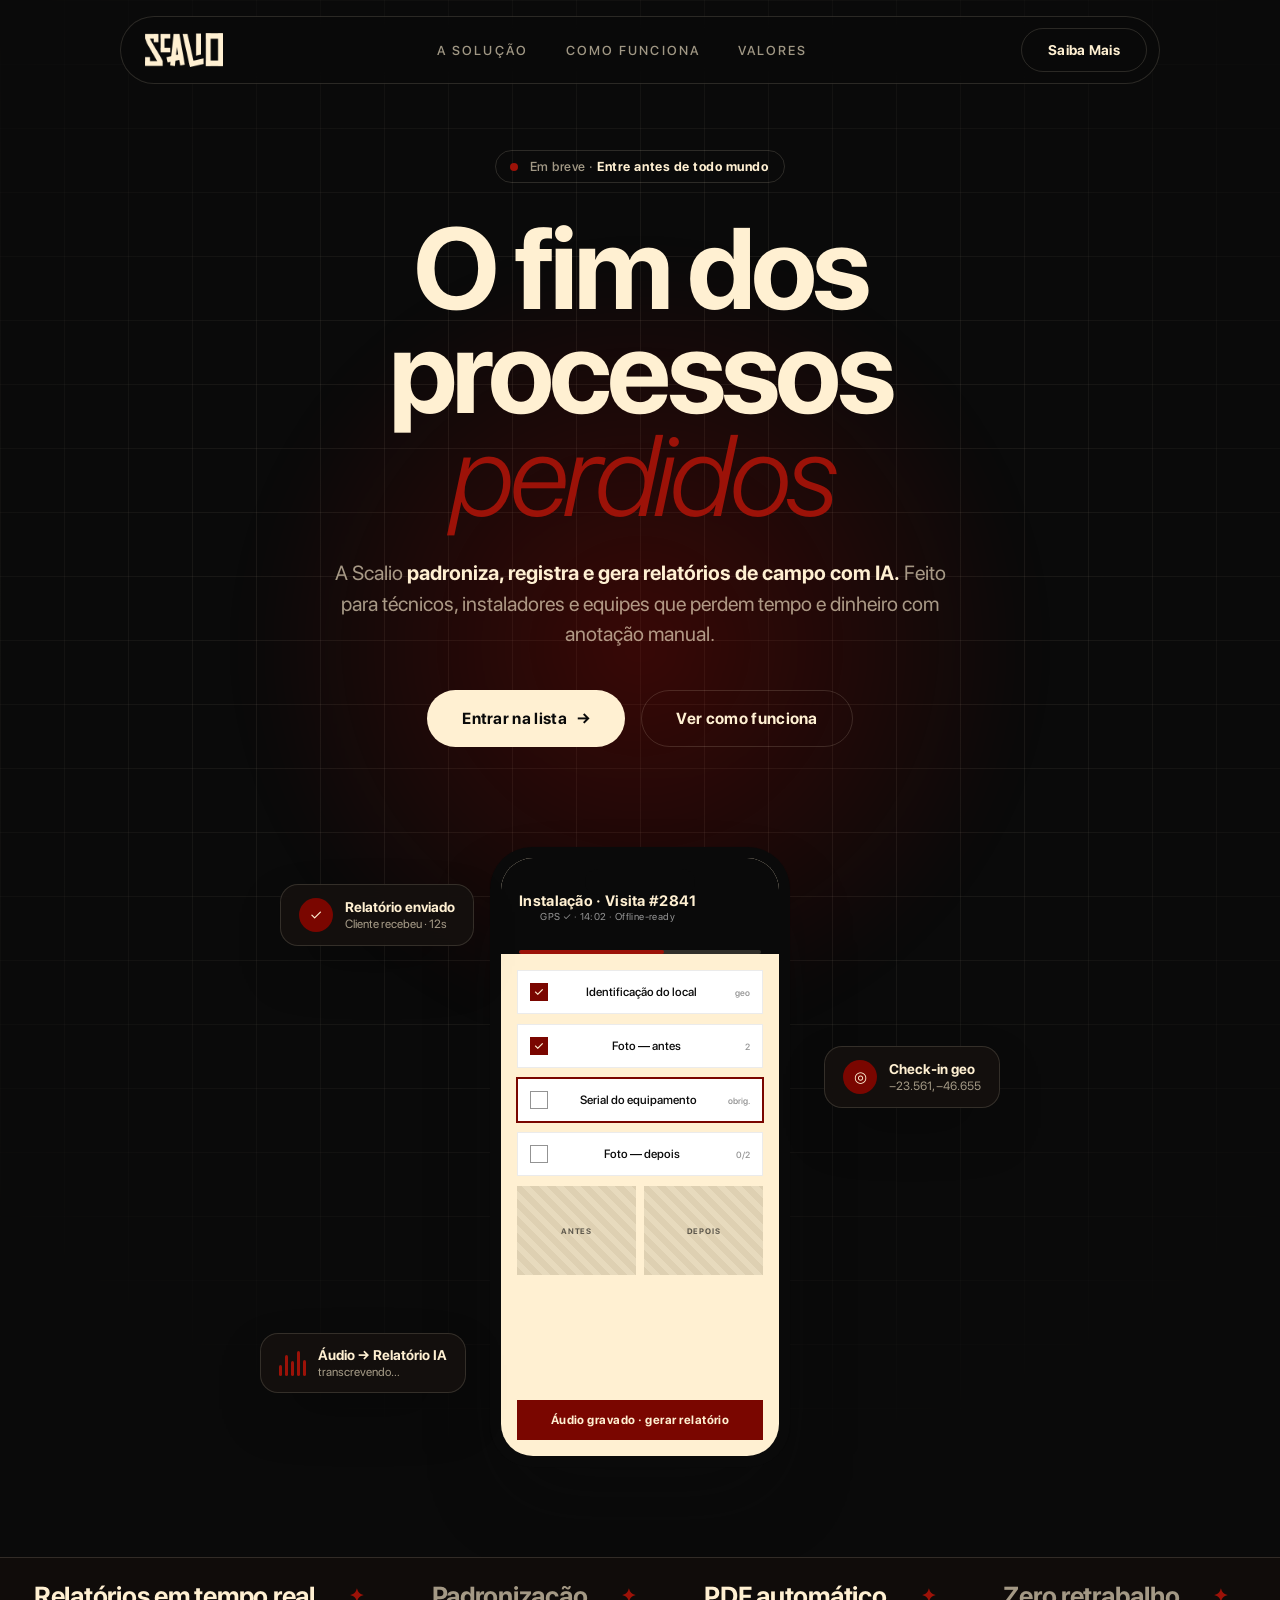
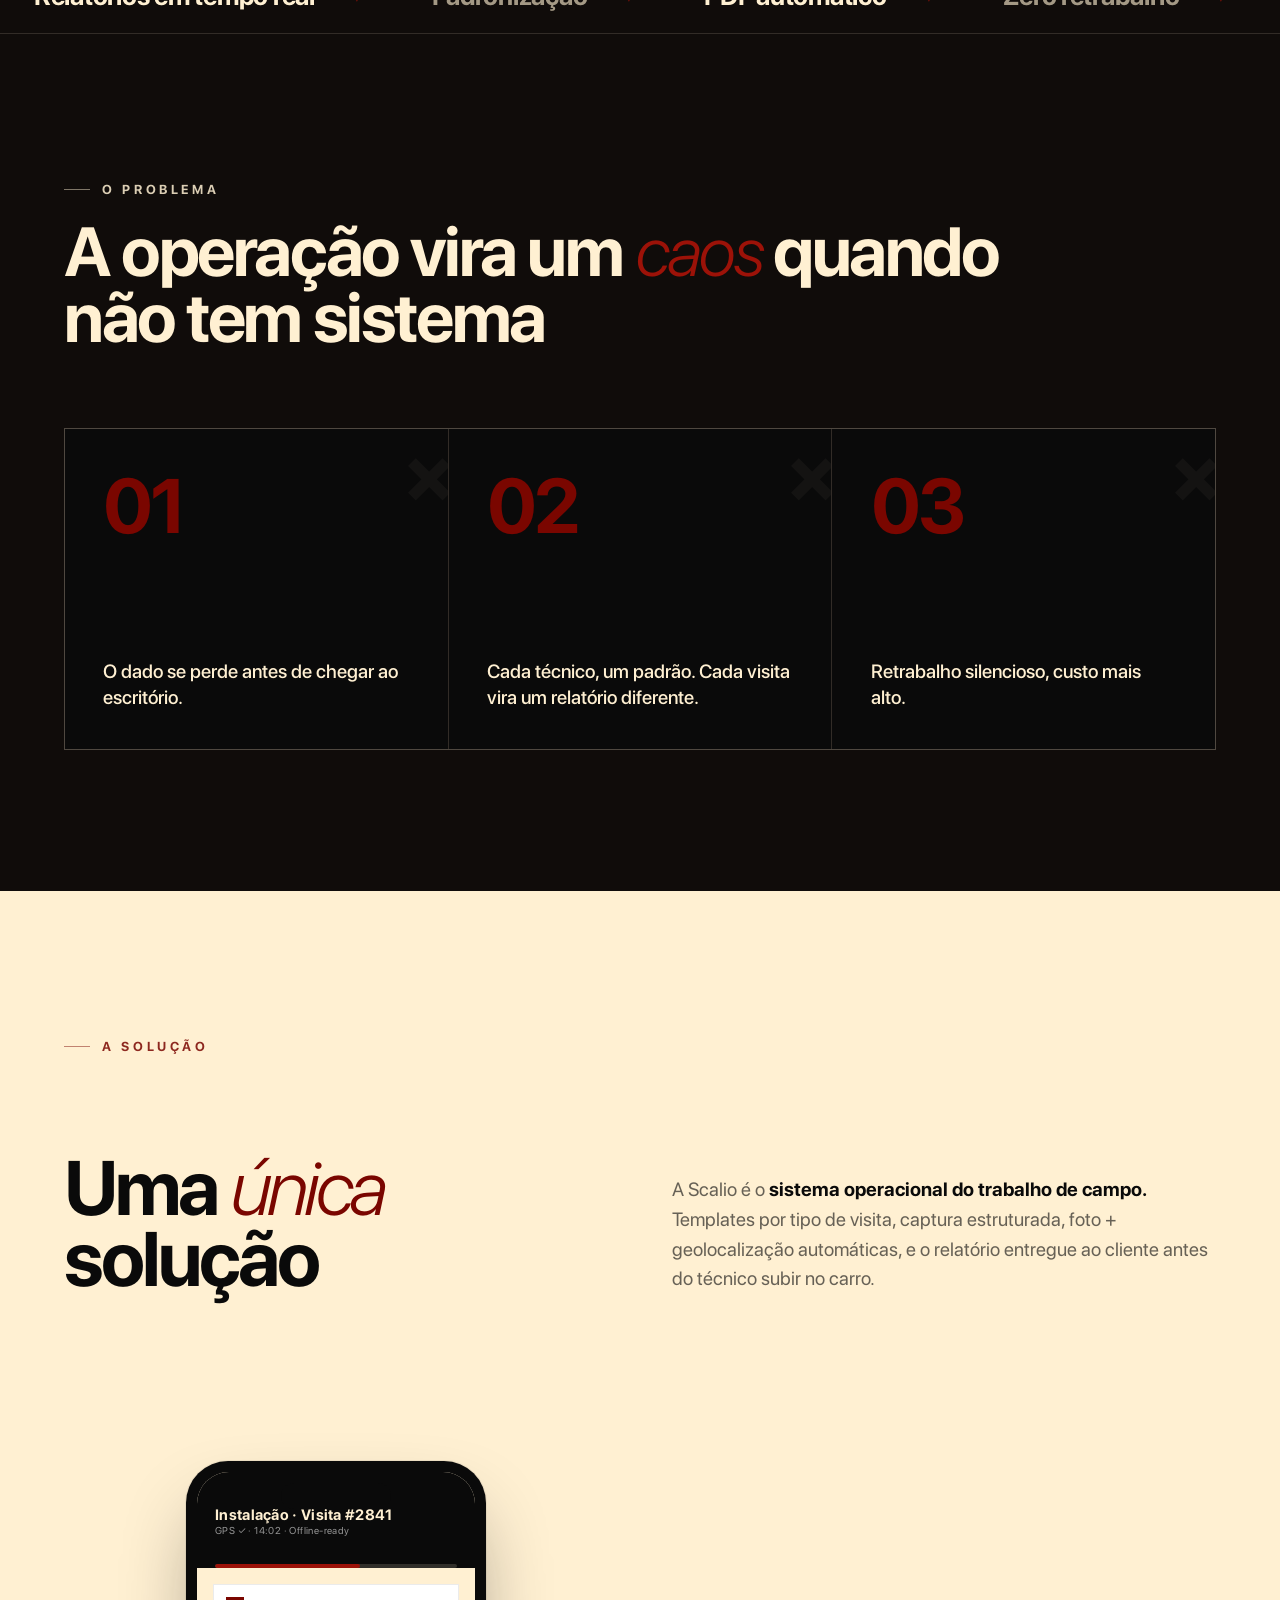
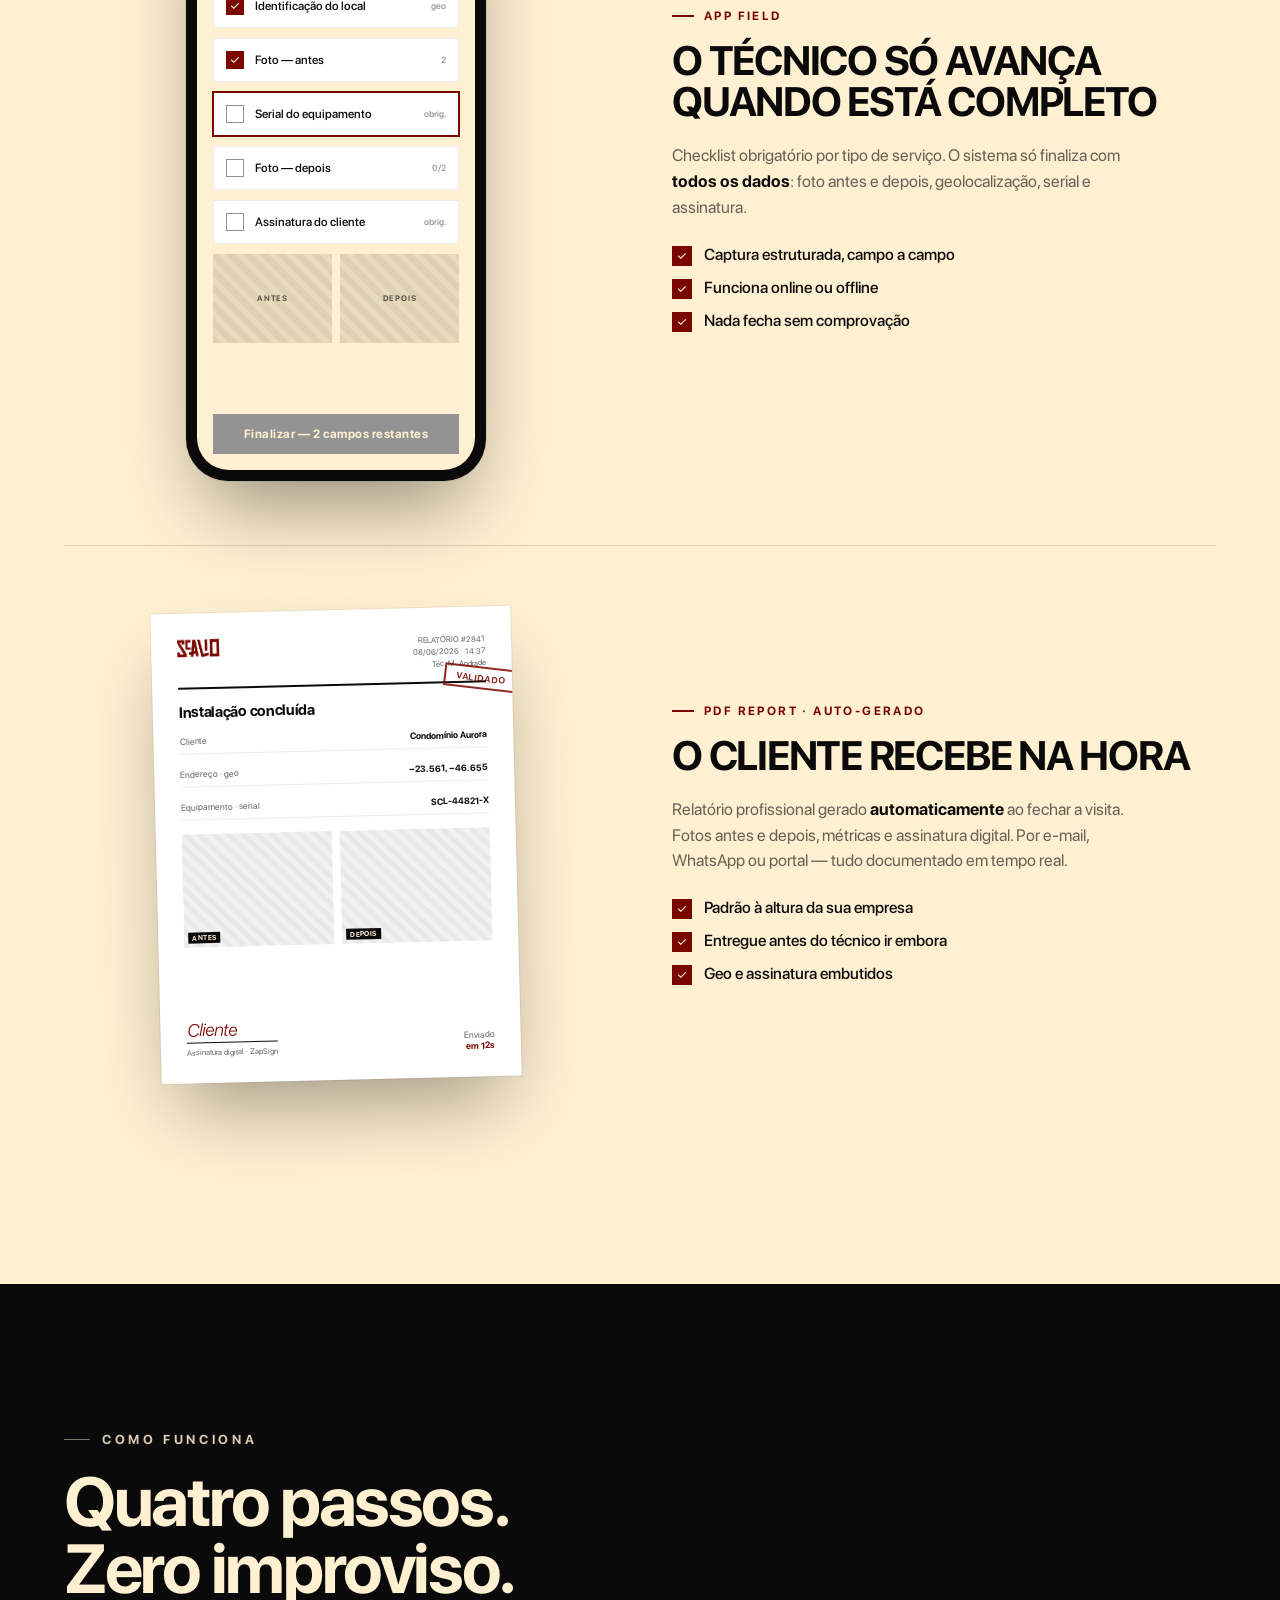
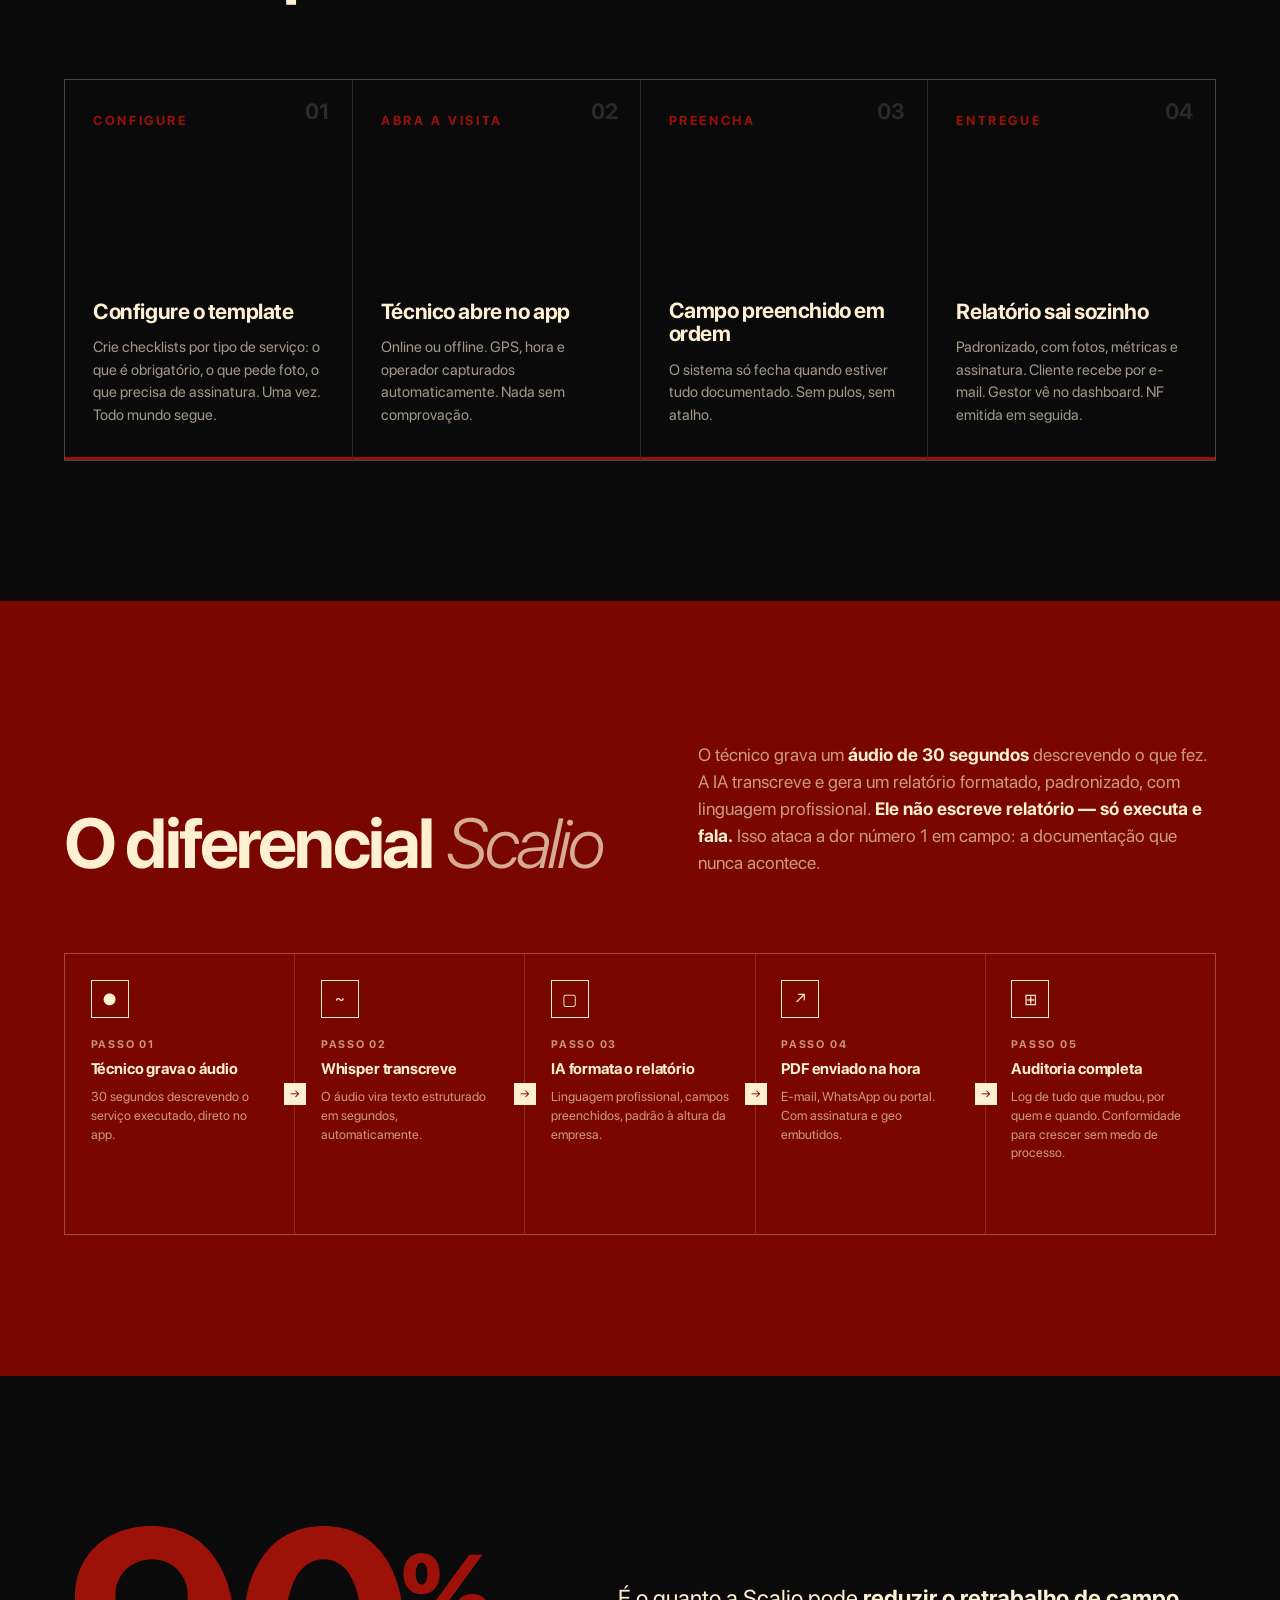
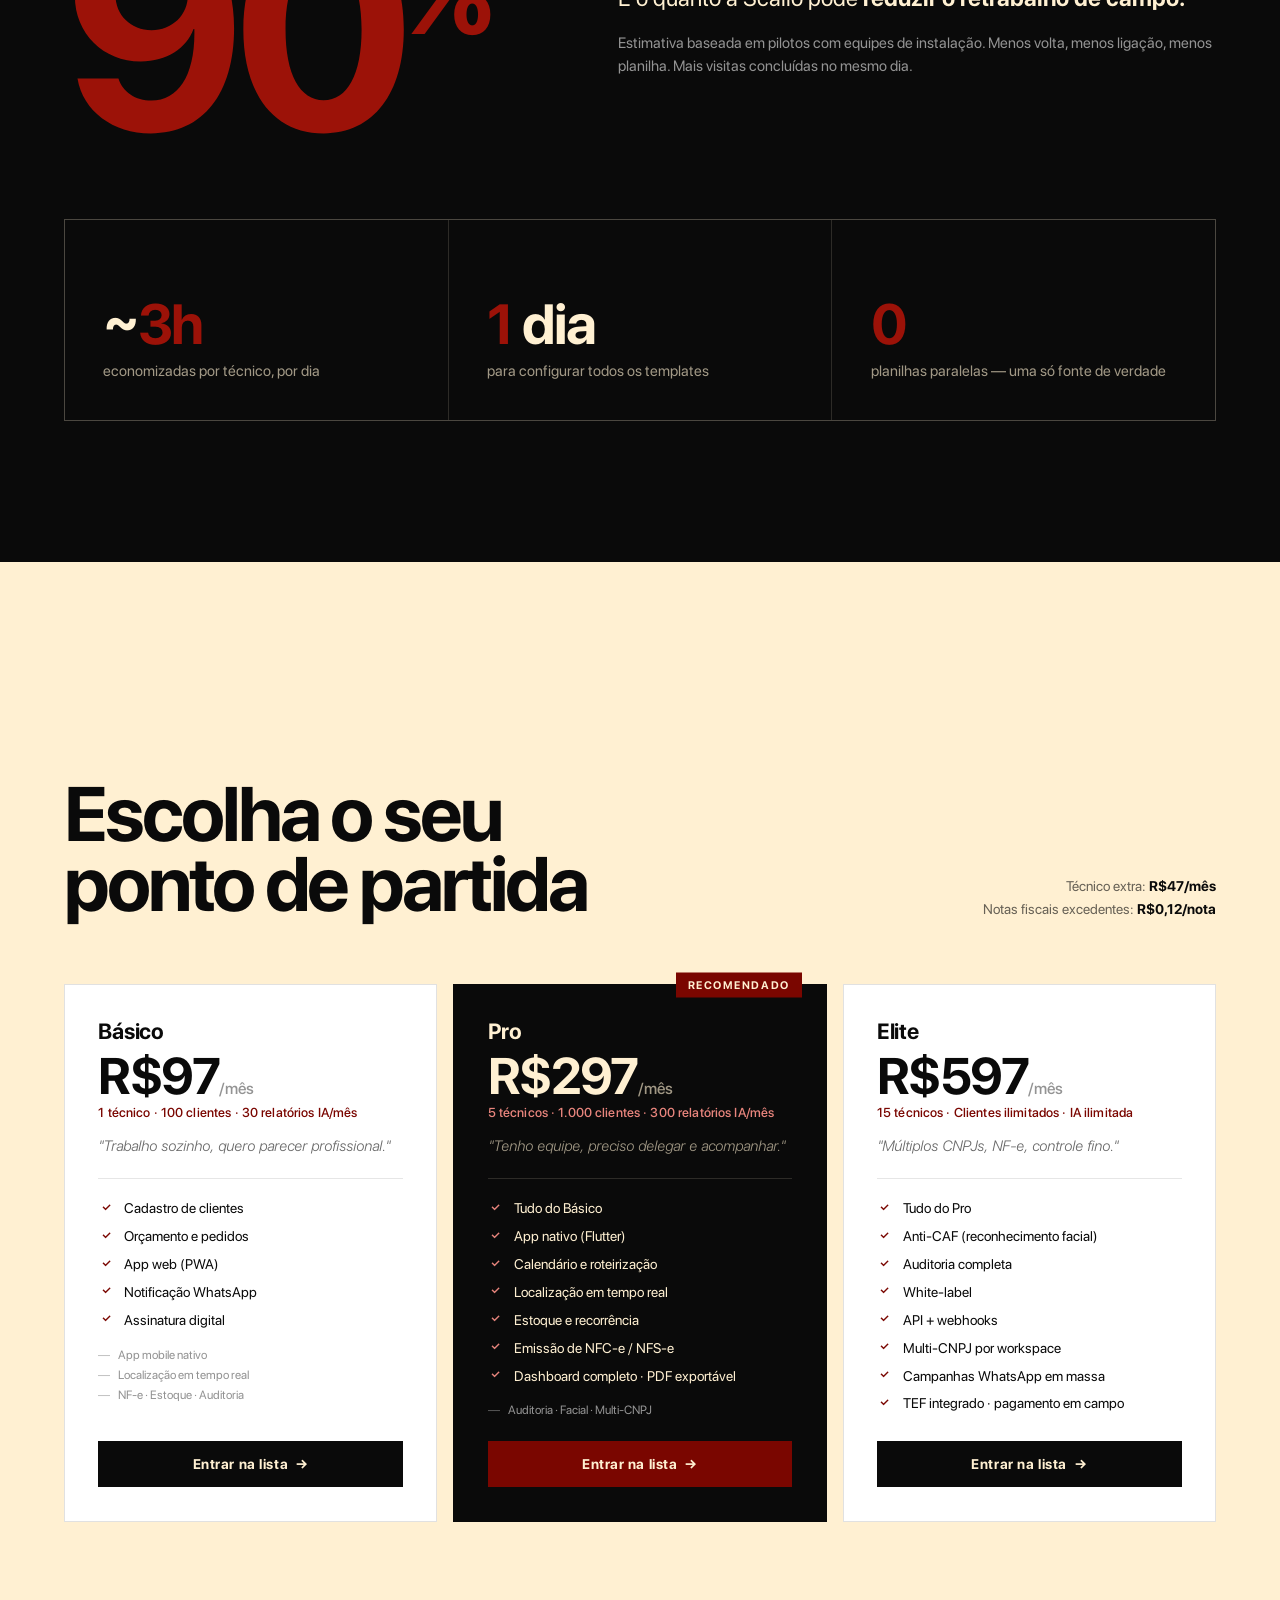
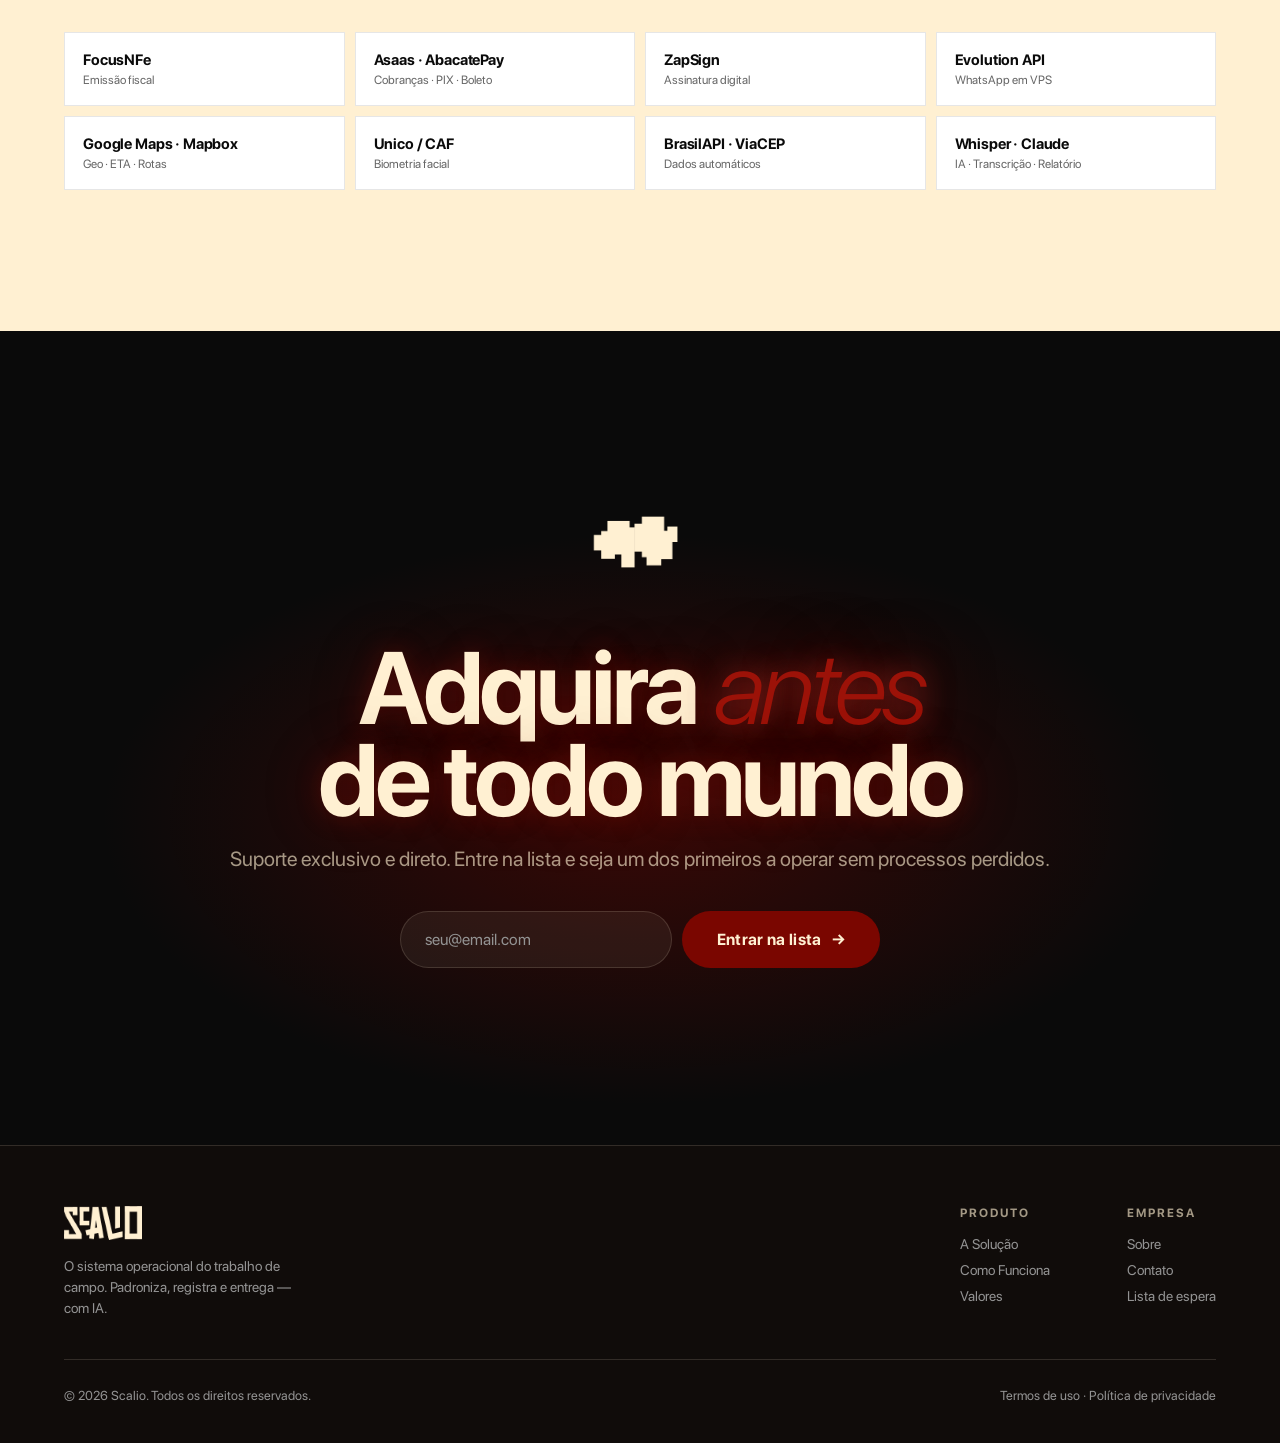
==== commit fa9dcc65: "feat: redesign do hero estilo Pierre (nav pilula + mockup centralizado) Nav vira barra flutuante em " ====
--- a/index.html
+++ b/index.html
@@ -20,13 +20,12 @@
     <a href="#planos">Valores</a>
   </div>
   <div class="nav__right">
-    <a class="btn btn--ghost btn--textglow" href="#waitlist">Saiba Mais</a>
+    <a class="btn btn--ghost btn--glow" href="#waitlist">Saiba Mais</a>
   </div>
 </nav>
 
 <!-- ================= HERO ================= -->
 <header class="hero" id="top">
-  <div class="hero__photo" aria-hidden="true"></div>
   <div class="hero__grid"></div>
   <div class="hero__glow"></div>
   <div class="wrap hero__inner">
@@ -42,6 +41,48 @@
     <div class="hero__cta reveal in reveal-d2">
       <a class="btn btn--solid btn--lg" href="#waitlist">Entrar na lista <span class="arrow">→</span></a>
       <a class="btn btn--ghost btn--lg" href="#solucao">Ver como funciona</a>
+    </div>
+
+    <!-- Mockup + cards flutuantes (estilo Pierre) -->
+    <div class="hero__stage reveal reveal-d3">
+      <div class="hero__card hero__card--1" aria-hidden="true">
+        <span class="hero__card-ic">✓</span>
+        <div><b>Relatório enviado</b><small>Cliente recebeu · 12s</small></div>
+      </div>
+      <div class="hero__card hero__card--2" aria-hidden="true">
+        <span class="hero__card-ic">◎</span>
+        <div><b>Check-in geo</b><small>−23.561, −46.655</small></div>
+      </div>
+      <div class="hero__card hero__card--3" aria-hidden="true">
+        <span class="wave"><i></i><i></i><i></i><i></i><i></i></span>
+        <div><b>Áudio → Relatório IA</b><small>transcrevendo…</small></div>
+      </div>
+
+      <div class="phone phone--hero">
+        <div class="phone__notch"></div>
+        <div class="phone__screen">
+          <div class="app__bar">
+            <div>
+              <h4>Instalação · Visita #2841</h4>
+              <div class="meta">GPS ✓ · 14:02 · Offline-ready</div>
+            </div>
+          </div>
+          <div style="padding:0 18px;background:var(--ink);">
+            <div class="app__progress"><i style="width:60%"></i></div>
+          </div>
+          <div class="app__body">
+            <div class="app__step done"><span class="box">✓</span><span class="label">Identificação do local</span><span class="tic">geo</span></div>
+            <div class="app__step done"><span class="box">✓</span><span class="label">Foto — antes</span><span class="tic">2</span></div>
+            <div class="app__step active"><span class="box"></span><span class="label">Serial do equipamento</span><span class="tic">obrig.</span></div>
+            <div class="app__step"><span class="box"></span><span class="label">Foto — depois</span><span class="tic">0/2</span></div>
+            <div class="app__photos">
+              <div class="app__photo">ANTES</div>
+              <div class="app__photo">DEPOIS</div>
+            </div>
+          </div>
+          <div class="app__cta">Áudio gravado · gerar relatório</div>
+        </div>
+      </div>
     </div>
   </div>
 </header>
@@ -409,7 +450,7 @@
       <p class="reveal reveal-d1">Suporte exclusivo e direto. Entre na lista e seja um dos primeiros a operar sem processos perdidos.</p>
       <form class="waitlist reveal reveal-d2" id="waitlistForm" novalidate>
         <input type="email" id="email" placeholder="seu@email.com" aria-label="Seu e-mail" />
-        <button class="btn btn--wine btn--lg btn--textglow" type="submit">Entrar na lista <span class="arrow">→</span></button>
+        <button class="btn btn--wine btn--lg btn--glow" type="submit">Entrar na lista <span class="arrow">→</span></button>
       </form>
       <div class="waitlist__msg reveal reveal-d2" id="waitlistMsg"></div>
     </div>
--- a/styles.css
+++ b/styles.css
@@ -95,18 +95,18 @@
    NAV
    ============================================================ */
 .nav {
-  position: fixed; top: 0; left: 0; right: 0; z-index: 100;
+  position: fixed; top: 16px; left: 50%; transform: translateX(-50%); z-index: 100;
+  width: calc(100% - 32px); max-width: 1040px;
   display: flex; align-items: center; justify-content: space-between;
-  padding: 18px var(--pad);
-  transition: background 0.4s var(--ease), padding 0.4s var(--ease), border-color 0.4s var(--ease);
-  border-bottom: 1px solid transparent;
+  padding: 11px 12px 11px 24px;
+  background: rgba(10, 10, 10, 0.55);
+  backdrop-filter: blur(16px); -webkit-backdrop-filter: blur(16px);
+  border: 1px solid var(--line-dark); border-radius: 100px;
+  transition: background 0.4s var(--ease), border-color 0.4s var(--ease), box-shadow 0.4s var(--ease);
 }
 .nav.scrolled {
   background: rgba(10, 10, 10, 0.82);
-  backdrop-filter: blur(14px);
-  -webkit-backdrop-filter: blur(14px);
-  padding-block: 12px;
-  border-bottom: 1px solid var(--line-dark);
+  box-shadow: 0 14px 44px -18px rgba(0, 0, 0, 0.7);
 }
 .nav__logo { height: 34px; width: auto; }
 .nav__links { display: flex; align-items: center; gap: 38px; }
@@ -120,8 +120,8 @@
 .btn {
   display: inline-flex; align-items: center; justify-content: center; gap: 10px;
   font-weight: 600; font-size: 14px; letter-spacing: 0.02em;
-  padding: 13px 24px; position: relative; transition: all 0.3s var(--ease);
-  border: 1px solid transparent;
+  padding: 13px 26px; position: relative; transition: all 0.3s var(--ease);
+  border: 1px solid transparent; border-radius: 100px;
 }
 .btn--solid { background: var(--cream); color: var(--ink); }
 .btn--solid:hover { background: #fff; transform: translateY(-2px); }
@@ -140,7 +140,7 @@
    ============================================================ */
 .hero {
   min-height: 100vh; display: flex; flex-direction: column; justify-content: center;
-  padding-top: 120px; padding-bottom: 80px;
+  padding-top: 150px; padding-bottom: 90px;
   position: relative; overflow: hidden;
 }
 .hero__grid {
@@ -154,23 +154,14 @@
   opacity: 0.5;
 }
 .hero__glow {
-  position: absolute; z-index: 0; width: 60vw; height: 60vw; max-width: 820px; max-height: 820px;
-  right: -12vw; top: -10vw; border-radius: 50%;
-  background: radial-gradient(circle, rgba(122,6,0,0.55) 0%, rgba(122,6,0,0) 65%);
+  position: absolute; z-index: 0; width: 70vw; height: 70vw; max-width: 900px; max-height: 900px;
+  left: 50%; top: 30%; transform: translate(-50%, -30%); border-radius: 50%;
+  background: radial-gradient(circle, rgba(122,6,0,0.42) 0%, rgba(122,6,0,0) 62%);
   filter: blur(20px); pointer-events: none;
 }
-.hero__photo {
-  position: absolute; z-index: 0; inset: 0;
-  background: url("assets/hero-fiber.jpg") no-repeat;
-  background-size: cover;
-  background-position: 82% 40%;
-  opacity: 0.9;
-  -webkit-mask-image: linear-gradient(95deg, transparent 46%, rgba(0,0,0,0.5) 68%, #000 88%);
-          mask-image: linear-gradient(95deg, transparent 46%, rgba(0,0,0,0.5) 68%, #000 88%);
-}
 @keyframes floaty { 0%,100% { transform: translateY(0) } 50% { transform: translateY(-16px) } }
 
-.hero__inner { position: relative; z-index: 2; max-width: 980px; }
+.hero__inner { position: relative; z-index: 2; max-width: 920px; margin-inline: auto; text-align: center; }
 .hero__badge {
   display: inline-flex; align-items: center; gap: 12px;
   border: 1px solid var(--line-dark); border-radius: 100px;
@@ -196,11 +187,42 @@
 .hero h1 .accent { color: var(--wine-bright); font-style: italic; font-weight: 300; }
 .hero__sub {
   font-size: clamp(17px, 1.6vw, 21px); line-height: 1.5; max-width: 620px;
-  color: var(--cream-faint); margin-bottom: 40px;
+  color: var(--cream-faint); margin: 0 auto 40px;
 }
 .hero__sub b { color: var(--cream); font-weight: 600; }
-.hero__cta { display: flex; flex-wrap: wrap; gap: 16px; align-items: center; }
+.hero__cta { display: flex; flex-wrap: wrap; gap: 16px; align-items: center; justify-content: center; }
 .hero__note { font-size: 13px; color: var(--gray); letter-spacing: 0.02em; }
+
+/* ---- Hero stage: mockup + cards flutuantes ---- */
+.hero__stage {
+  position: relative; margin-top: clamp(54px, 8vw, 100px);
+  display: flex; justify-content: center;
+}
+.phone--hero { margin: 0 auto; box-shadow: 0 50px 100px -30px rgba(0,0,0,0.7), 0 0 0 1px rgba(255,240,210,0.05); }
+.hero__card {
+  position: absolute; z-index: 4; display: flex; align-items: center; gap: 12px; text-align: left;
+  background: rgba(22, 17, 15, 0.86); backdrop-filter: blur(12px); -webkit-backdrop-filter: blur(12px);
+  border: 1px solid var(--line-dark); border-radius: 18px; padding: 13px 18px;
+  box-shadow: 0 24px 60px -22px rgba(0,0,0,0.75);
+  animation: floaty 7s ease-in-out infinite;
+}
+.hero__card b { display: block; font-size: 14px; font-weight: 600; color: var(--cream); }
+.hero__card small { display: block; font-size: 12px; color: var(--cream-faint); margin-top: 2px; }
+.hero__card-ic {
+  flex: none; width: 34px; height: 34px; border-radius: 50%; background: var(--wine); color: var(--cream);
+  display: grid; place-items: center; font-size: 15px;
+}
+.hero__card--1 { top: 6%;  left: max(2%, calc(50% - 360px)); animation-delay: 0s; }
+.hero__card--2 { top: 32%; right: max(2%, calc(50% - 360px)); animation-delay: 1.1s; }
+.hero__card--3 { bottom: 12%; left: max(2%, calc(50% - 380px)); animation-delay: 2.1s; }
+.wave { display: flex; align-items: flex-end; gap: 3px; height: 26px; }
+.wave i { width: 3px; background: var(--wine-bright); border-radius: 2px; transform-origin: bottom; animation: waveb 1s ease-in-out infinite; }
+.wave i:nth-child(1) { height: 40%; animation-delay: 0s; }
+.wave i:nth-child(2) { height: 80%; animation-delay: 0.12s; }
+.wave i:nth-child(3) { height: 55%; animation-delay: 0.24s; }
+.wave i:nth-child(4) { height: 95%; animation-delay: 0.36s; }
+.wave i:nth-child(5) { height: 60%; animation-delay: 0.48s; }
+@keyframes waveb { 0%,100% { transform: scaleY(0.45) } 50% { transform: scaleY(1) } }
 
 /* ============================================================
    TICKER / divisões
@@ -482,21 +504,26 @@
   50%      { text-shadow: 0 0 34px rgba(156,18,8,0.55), 0 0 80px rgba(122,6,0,0.45); }
 }
 
-/* glow no texto dos botoes (Saiba Mais + Entrar na lista do CTA) */
-.btn--textglow {
-  text-shadow: 0 0 12px rgba(255,58,45,0.5), 0 0 28px rgba(156,18,8,0.4);
-  animation: btnTextGlow 3.2s ease-in-out infinite;
-}
-@keyframes btnTextGlow {
-  0%, 100% { text-shadow: 0 0 10px rgba(255,58,45,0.4), 0 0 22px rgba(156,18,8,0.3); }
-  50%      { text-shadow: 0 0 16px rgba(255,58,45,0.7), 0 0 36px rgba(156,18,8,0.55); }
+/* glow no botao (box-shadow) - Saiba Mais + Entrar na lista do CTA */
+.btn--glow {
+  animation: btnGlow 1.6s ease-in-out infinite alternate;
+}
+@keyframes btnGlow {
+  from {
+    box-shadow: 0 0 8px rgba(255,58,45,0.5), 0 0 18px rgba(156,18,8,0.5),
+                0 0 32px rgba(122,6,0,0.4);
+  }
+  to {
+    box-shadow: 0 0 14px rgba(255,58,45,0.75), 0 0 30px rgba(156,18,8,0.7),
+                0 0 52px rgba(122,6,0,0.6);
+  }
 }
 .final p { font-size: clamp(17px, 1.6vw, 21px); color: var(--cream-faint); margin-bottom: 40px; }
 
 .waitlist { display: flex; gap: 10px; max-width: 480px; margin: 0 auto; }
 .waitlist input {
   flex: 1; background: rgba(255,240,210,0.06); border: 1px solid var(--line-dark); color: var(--cream);
-  padding: 17px 20px; font-size: 16px; font-family: inherit; transition: border-color 0.3s;
+  padding: 17px 24px; font-size: 16px; font-family: inherit; border-radius: 100px; transition: border-color 0.3s;
 }
 .waitlist input::placeholder { color: var(--gray); }
 .waitlist input:focus { outline: none; border-color: var(--wine-bright); }
@@ -556,13 +583,9 @@
   .steps__grid { grid-template-columns: 1fr; }
   .flow { grid-template-columns: 1fr; }
   .integ__grid { grid-template-columns: 1fr; }
-  .hero__photo {
-    opacity: 0.4;
-    background-position: 60% 30%;
-    -webkit-mask-image: linear-gradient(180deg, transparent 0%, #000 30%, #000 80%, transparent 100%);
-            mask-image: linear-gradient(180deg, transparent 0%, #000 30%, #000 80%, transparent 100%);
-  }
   .hero h1 { font-size: clamp(40px, 13vw, 80px); }
+  .hero__card { display: none; }
+  .phone--hero { width: 260px; }
   .waitlist { flex-direction: column; }
   .footer__top { flex-direction: column; }
 }
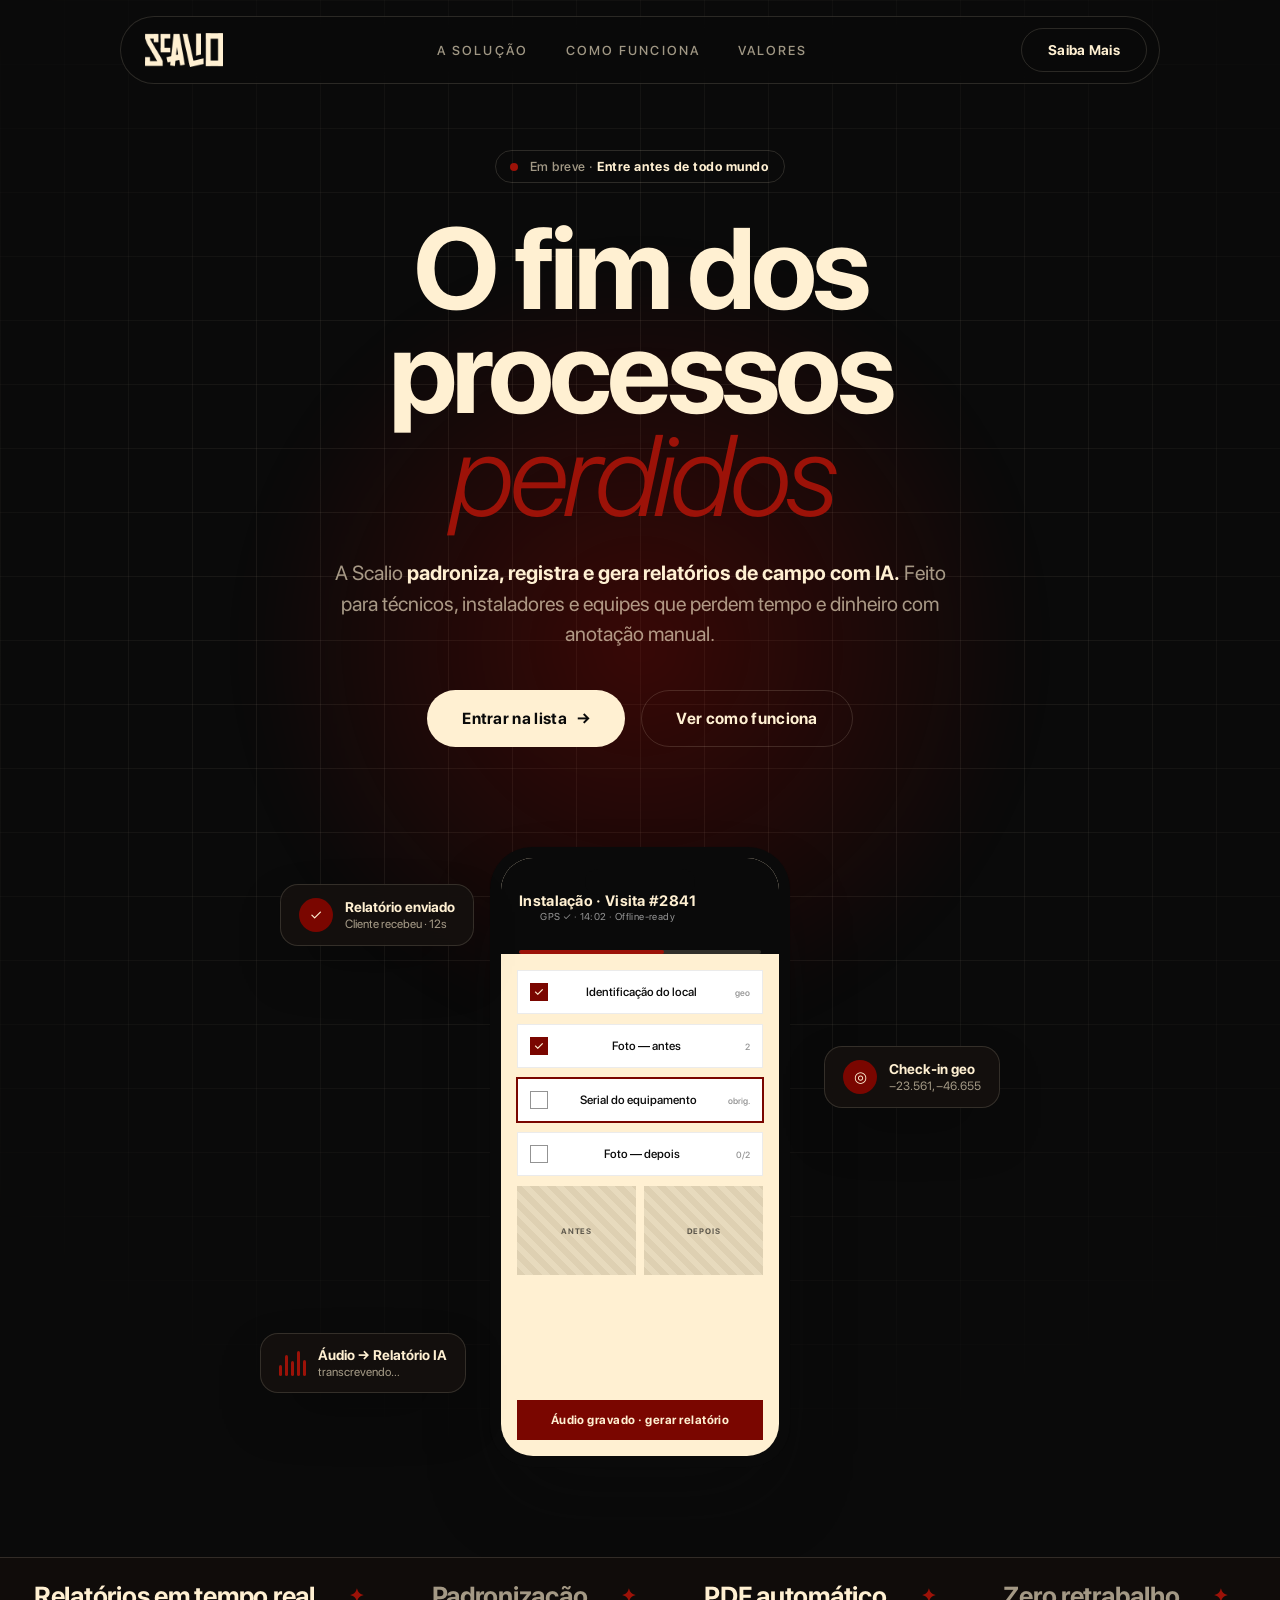
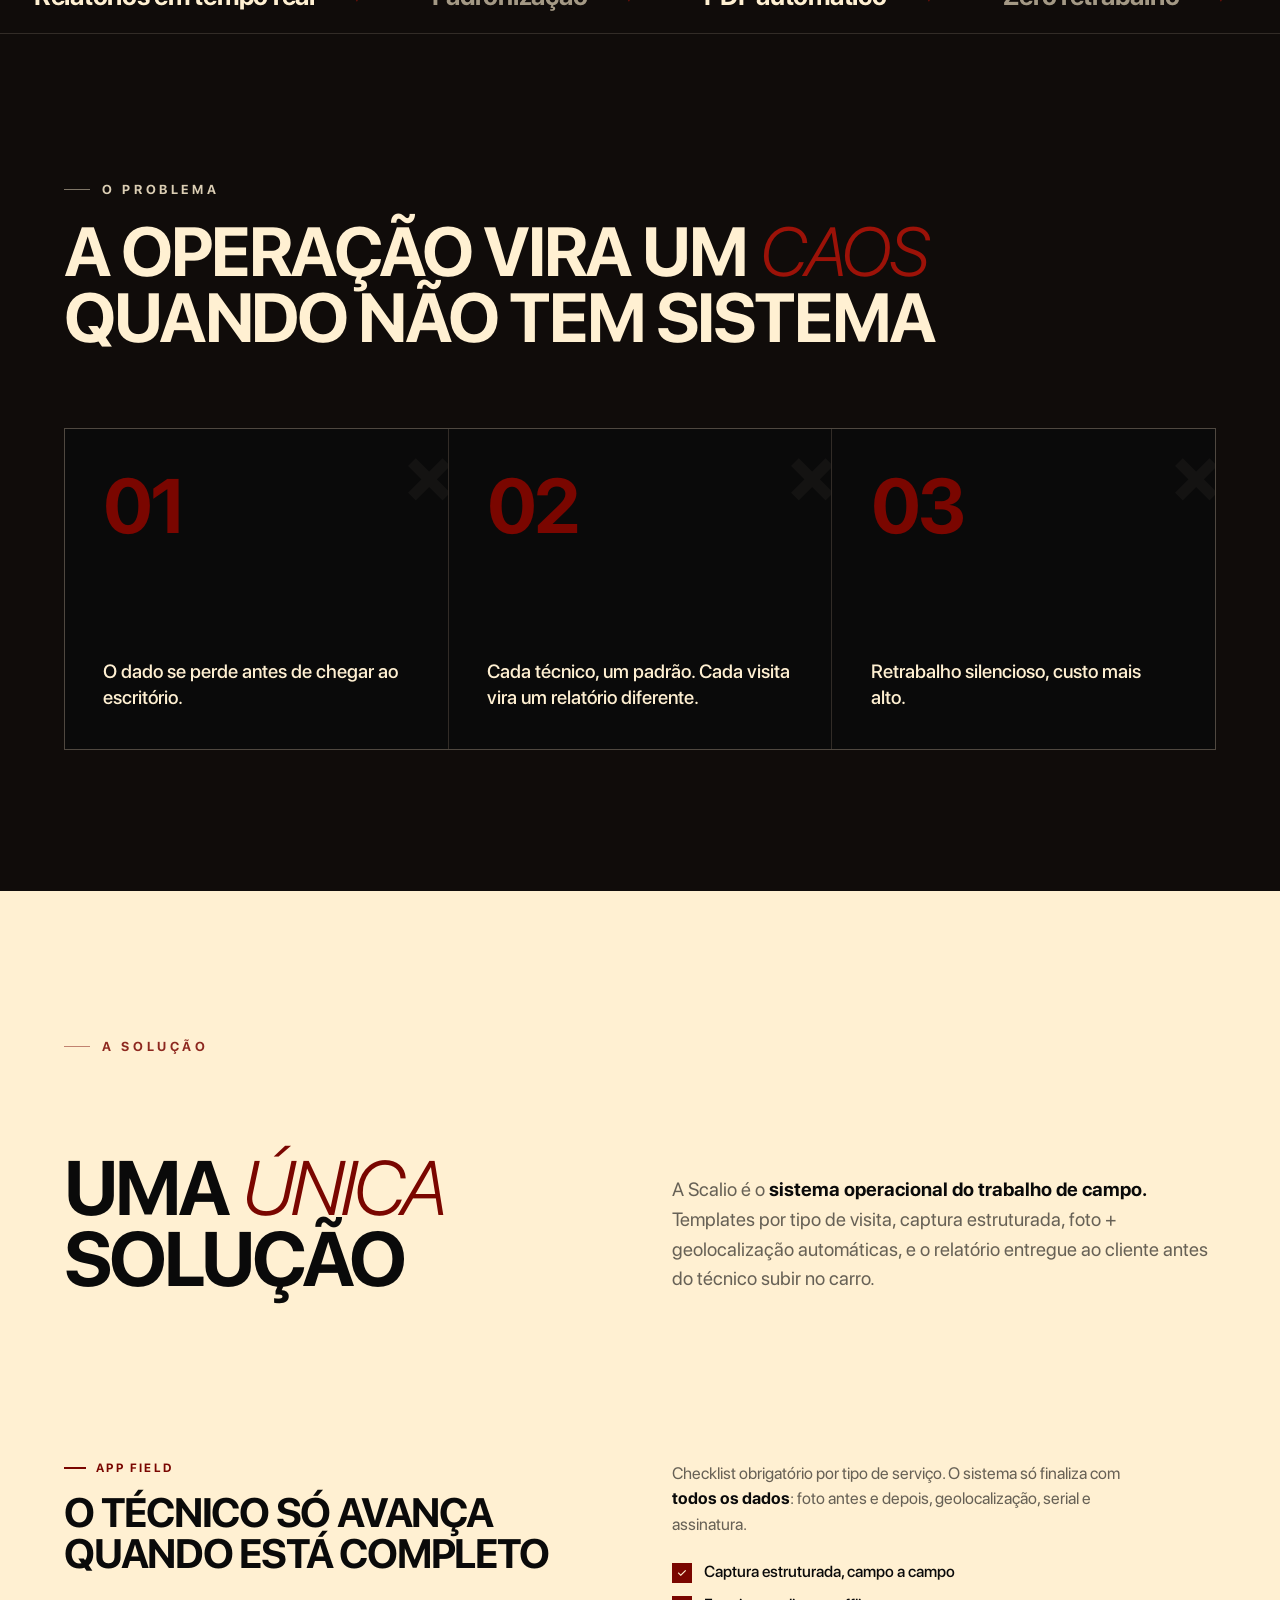
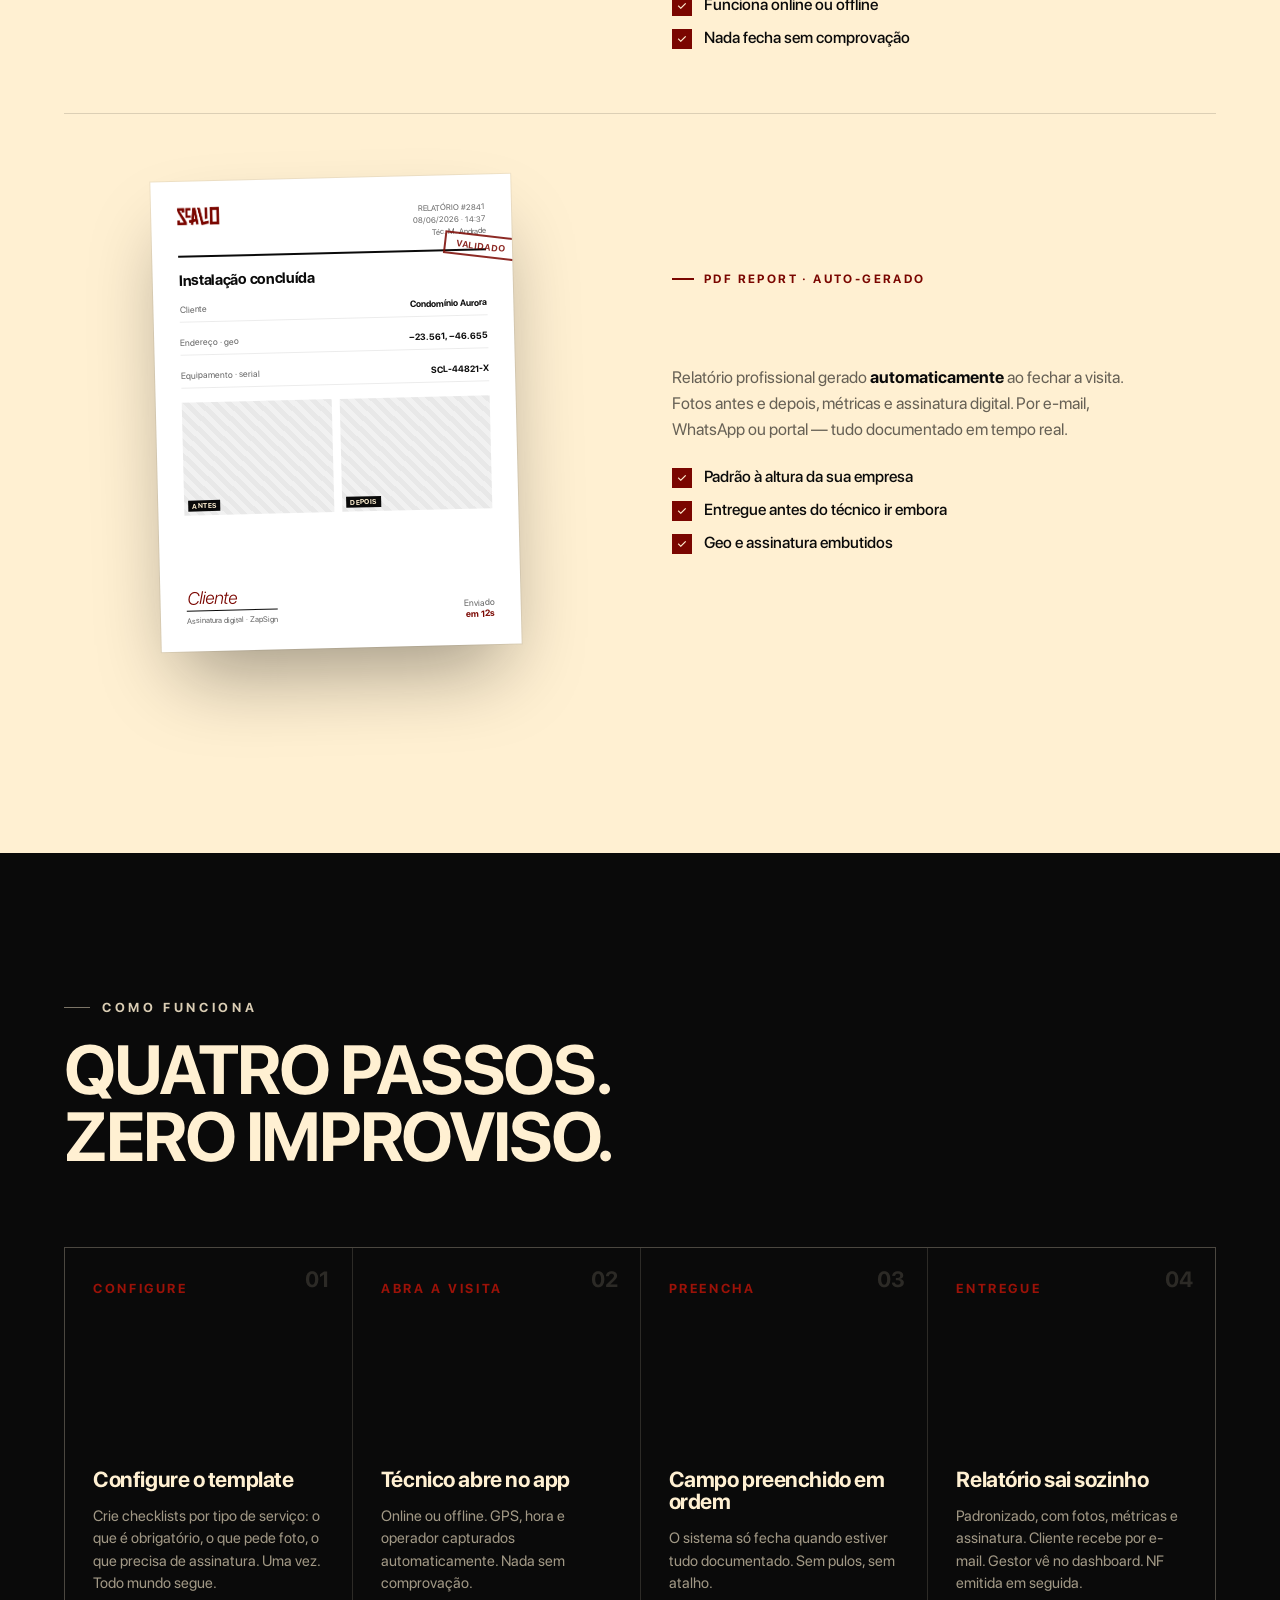
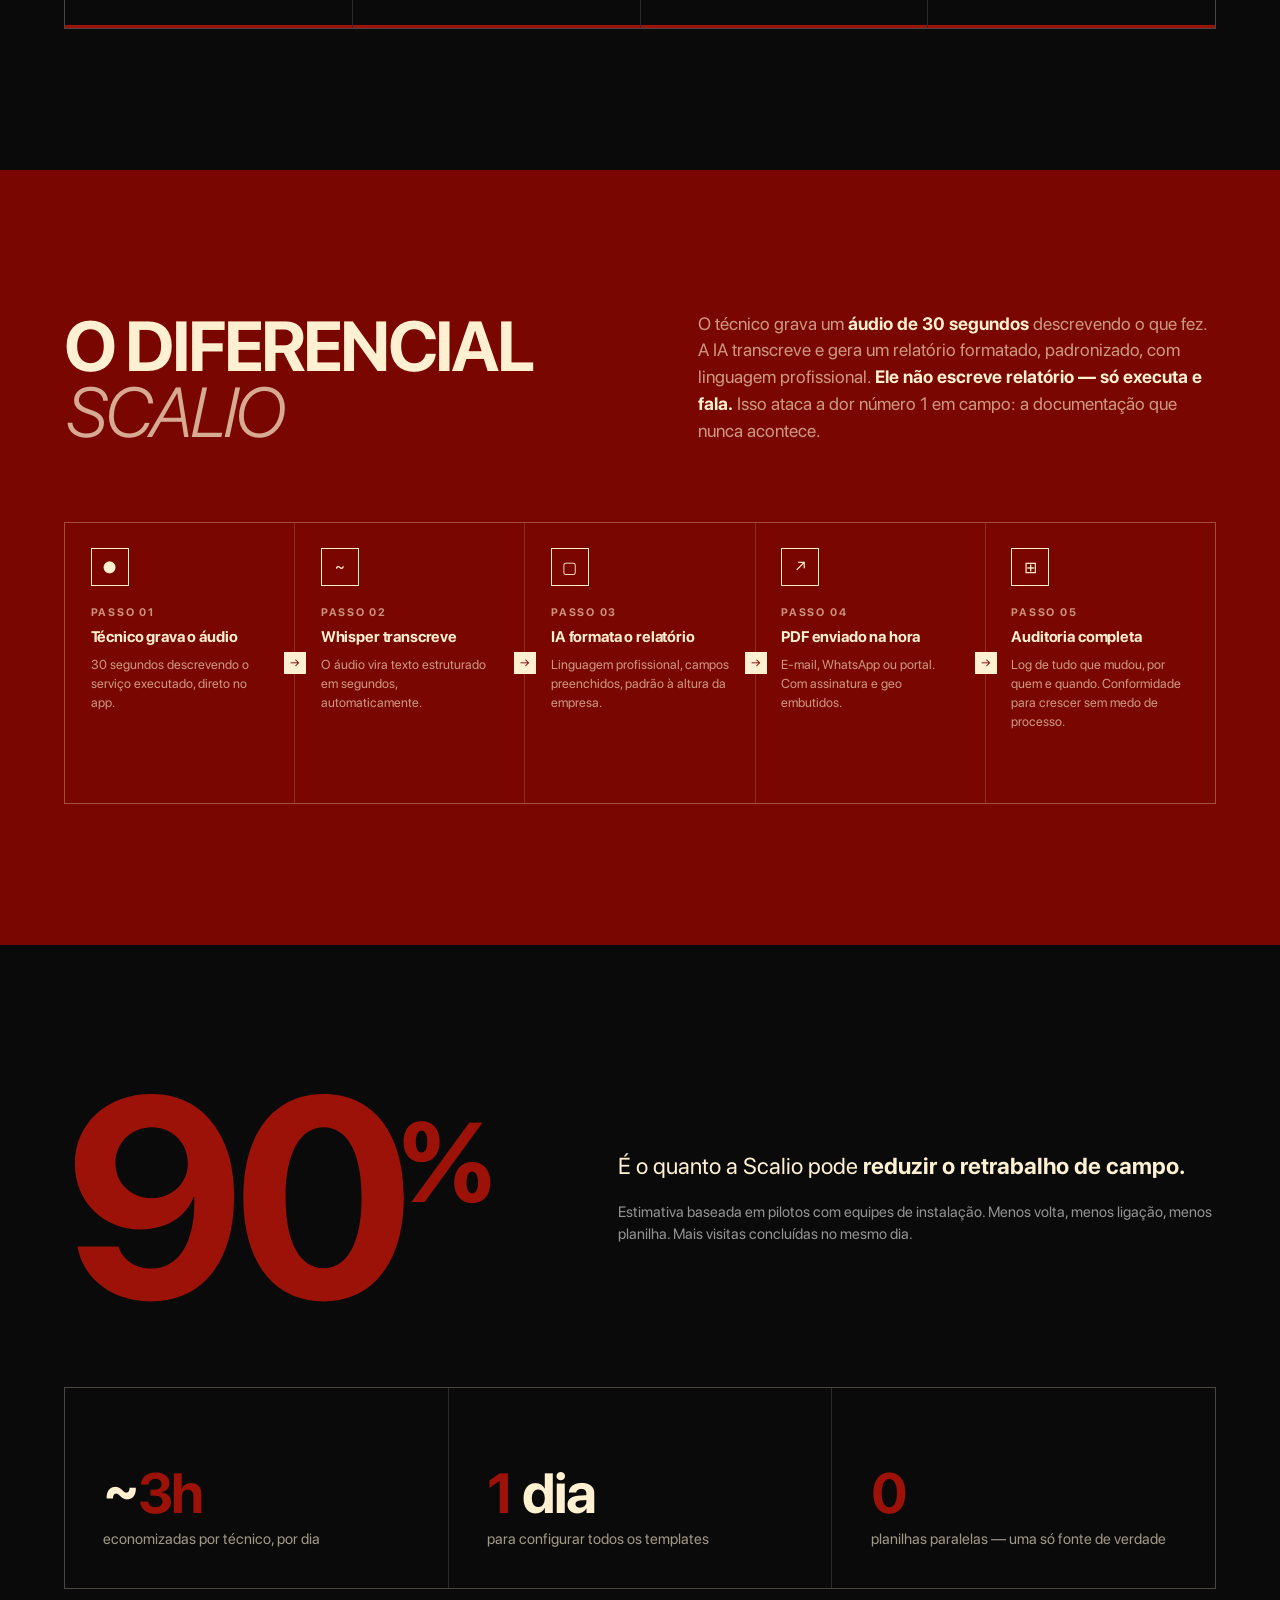
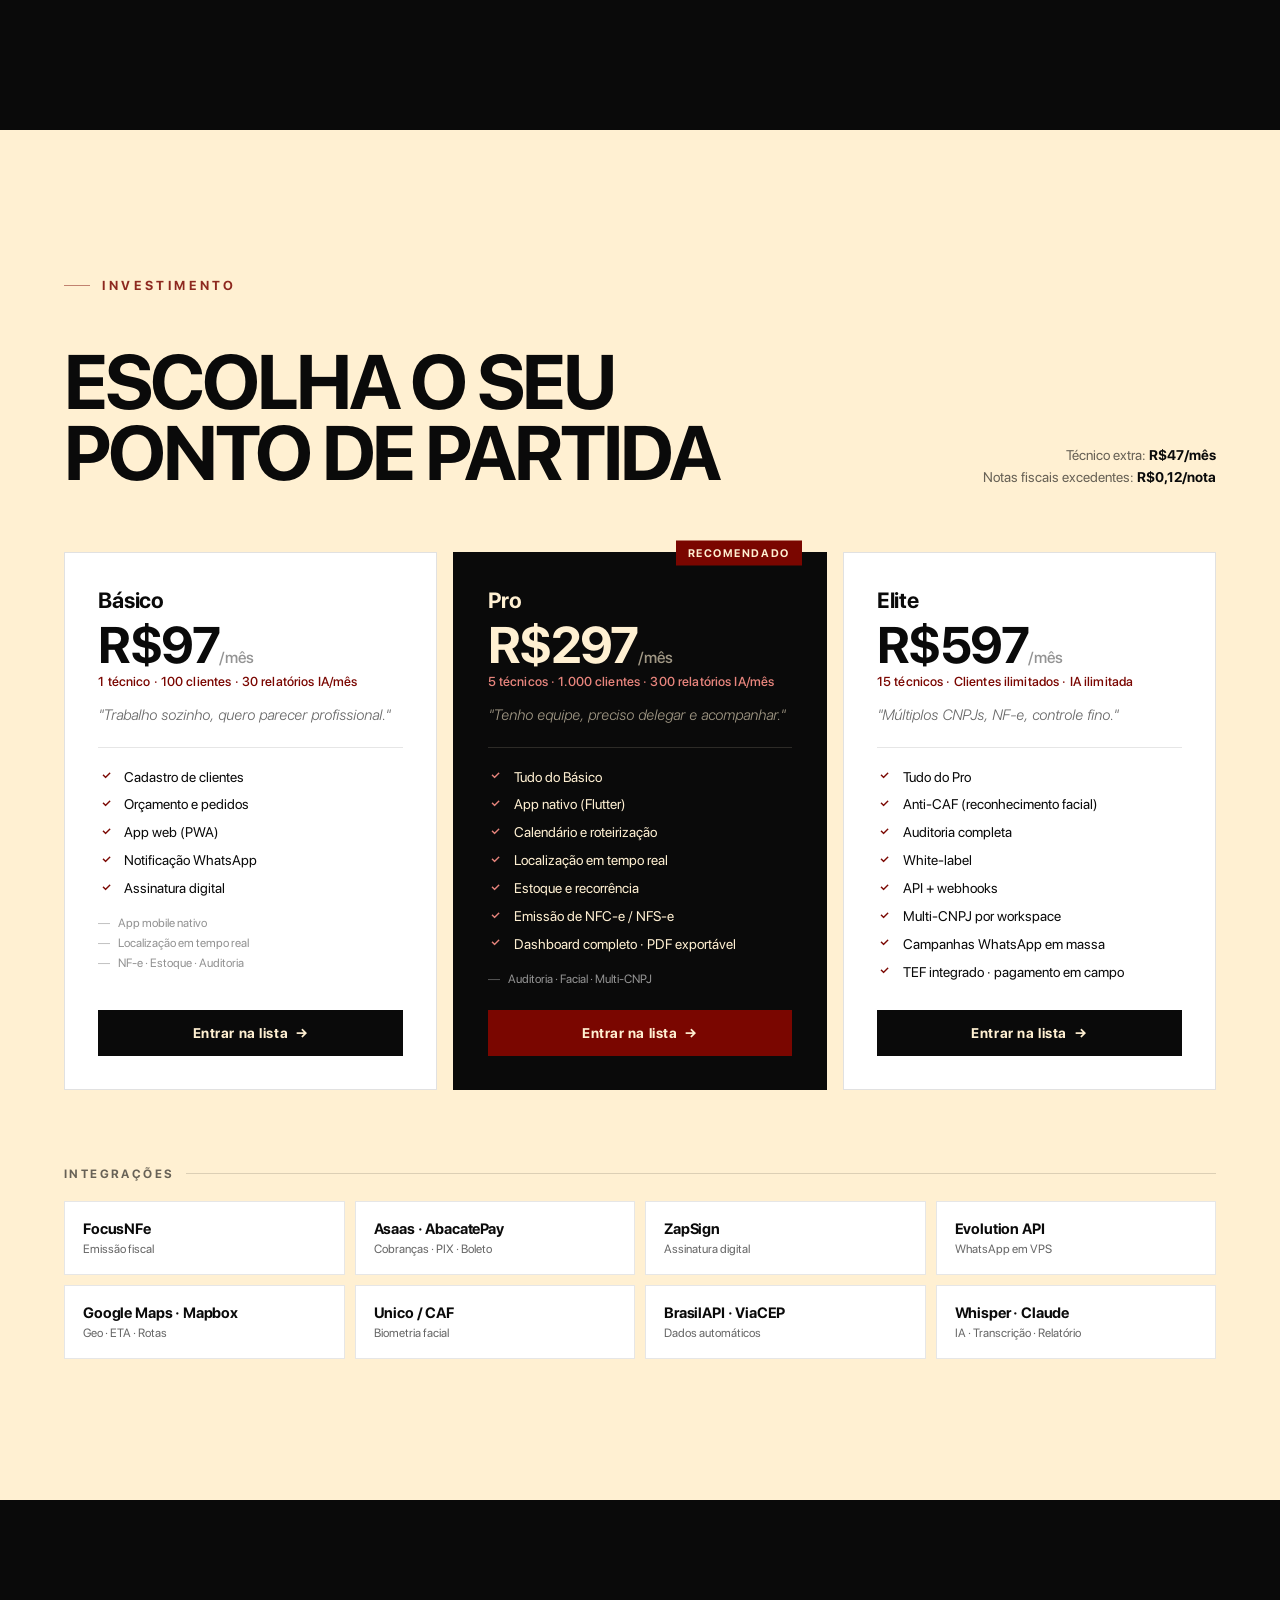
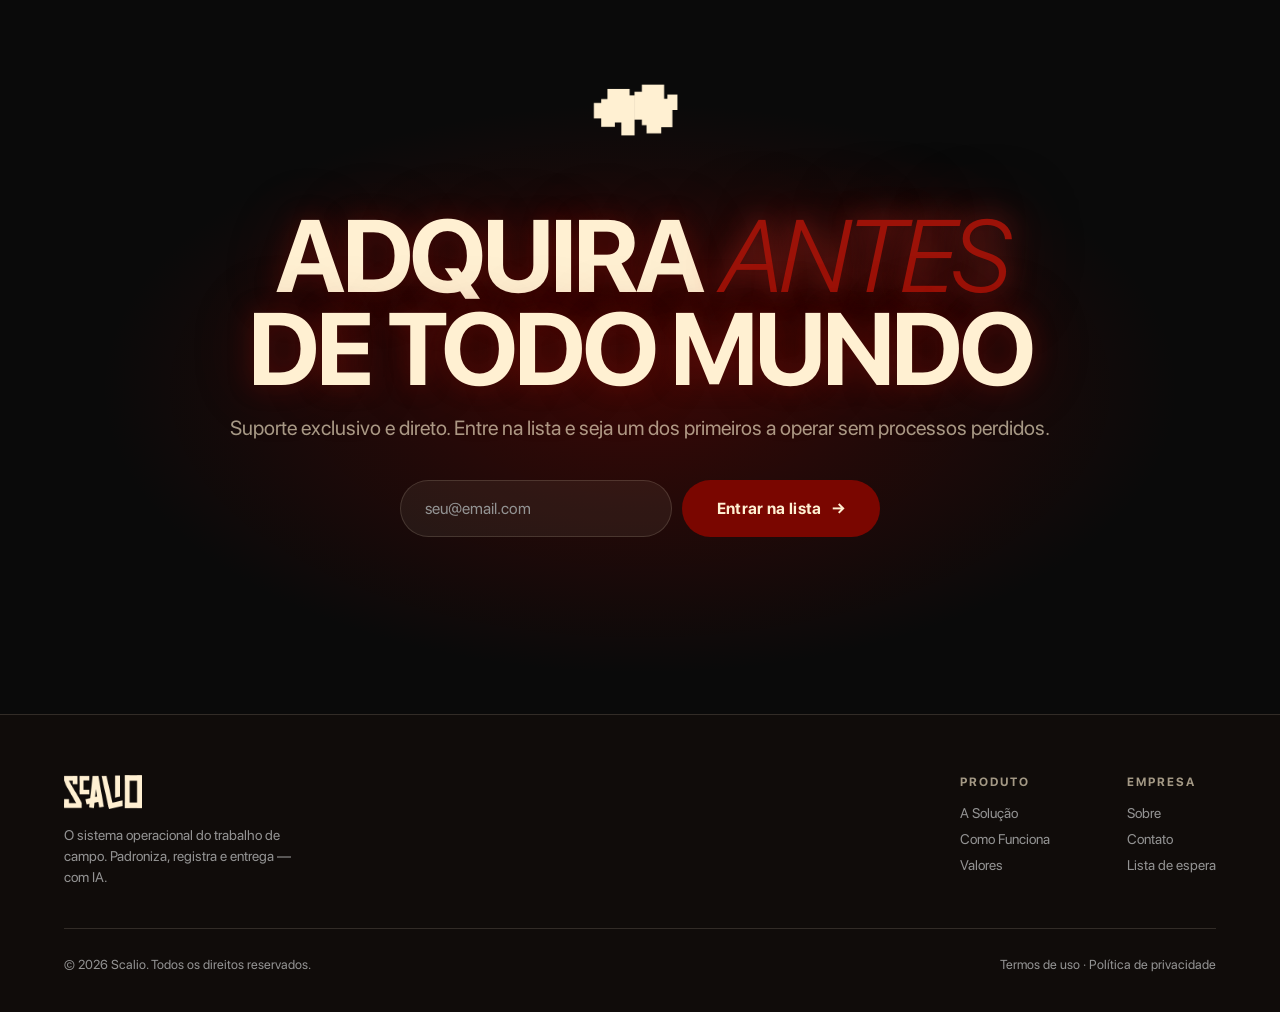
==== commit 2943fc8b: "refactor: remove mockup duplicado da secao Solucao (App field) Tira o celular da feature App field (" ====
--- a/index.html
+++ b/index.html
@@ -139,39 +139,13 @@
       </p>
     </div>
 
-    <!-- Feature 1 — App field -->
-    <div class="feature feature--rev">
-      <div class="feature__media reveal">
-        <div class="phone">
-          <div class="phone__notch"></div>
-          <div class="phone__screen">
-            <div class="app__bar">
-              <div>
-                <h4>Instalação · Visita #2841</h4>
-                <div class="meta">GPS ✓ · 14:02 · Offline-ready</div>
-              </div>
-            </div>
-            <div style="padding:0 18px;background:var(--ink);">
-              <div class="app__progress"><i id="appProg"></i></div>
-            </div>
-            <div class="app__body">
-              <div class="app__step done"><span class="box">✓</span><span class="label">Identificação do local</span><span class="tic">geo</span></div>
-              <div class="app__step done"><span class="box">✓</span><span class="label">Foto — antes</span><span class="tic">2</span></div>
-              <div class="app__step active"><span class="box"></span><span class="label">Serial do equipamento</span><span class="tic">obrig.</span></div>
-              <div class="app__step"><span class="box"></span><span class="label">Foto — depois</span><span class="tic">0/2</span></div>
-              <div class="app__step"><span class="box"></span><span class="label">Assinatura do cliente</span><span class="tic">obrig.</span></div>
-              <div class="app__photos">
-                <div class="app__photo">ANTES</div>
-                <div class="app__photo">DEPOIS</div>
-              </div>
-            </div>
-            <div class="app__cta locked">Finalizar — 2 campos restantes</div>
-          </div>
-        </div>
-      </div>
-      <div class="feature__body">
+    <!-- Feature 1 — App field (somente texto) -->
+    <div class="feature feature--text">
+      <div class="feature__head">
         <div class="feature__tag reveal">App field</div>
         <h3 class="reveal reveal-d1">O técnico só avança quando está completo</h3>
+      </div>
+      <div class="feature__body">
         <p class="reveal reveal-d2">
           Checklist obrigatório por tipo de serviço. O sistema só finaliza com <b>todos os dados</b>:
           foto antes e depois, geolocalização, serial e assinatura.
@@ -516,27 +490,10 @@
         if (e.target.classList.contains('step')) {
           e.target.querySelector('.step__bar').style.width = '100%';
         }
-        if (e.target.querySelector && e.target.querySelector('#appProg')) {
-          e.target.querySelector('#appProg').style.width = '60%';
-        }
       }
     });
   }, { threshold: 0.18, rootMargin: '0px 0px -8% 0px' });
   document.querySelectorAll('.reveal').forEach((el) => io.observe(el));
-
-  /* progress bar inside phone when its media reveals */
-  const phoneMedia = document.querySelector('.feature--rev .feature__media');
-  if (phoneMedia) {
-    const pio = new IntersectionObserver((entries) => {
-      entries.forEach((e) => {
-        if (e.isIntersecting) {
-          document.getElementById('appProg').style.width = '60%';
-          pio.unobserve(e.target);
-        }
-      });
-    }, { threshold: 0.3 });
-    pio.observe(phoneMedia);
-  }
 
   /* ---- Count up ---- */
   function animateCount(el) {
--- a/styles.css
+++ b/styles.css
@@ -253,7 +253,7 @@
 .sec__head .eyebrow { margin-bottom: 22px; opacity: 0.85; }
 .sec__title {
   font-size: clamp(34px, 5.4vw, 76px); font-weight: 700; line-height: 0.96; letter-spacing: -0.035em;
-  max-width: 16ch;
+  max-width: 16ch; text-transform: uppercase;
 }
 
 /* ---------- Seção 1: CAOS (problemas) ---------- */
@@ -287,6 +287,7 @@
 }
 .solution__intro h2 {
   font-size: clamp(38px, 6vw, 88px); font-weight: 700; line-height: 0.92; letter-spacing: -0.04em;
+  text-transform: uppercase;
 }
 .solution__intro h2 em { font-style: italic; font-weight: 300; color: var(--wine); }
 .solution__intro p { font-size: clamp(17px, 1.5vw, 21px); line-height: 1.55; color: var(--ink-dim); }
@@ -299,6 +300,8 @@
 }
 .feature + .feature { border-top: 1px solid var(--line-light); }
 .feature--rev .feature__media { order: -1; }
+.feature--text { align-items: start; }
+.feature--text .feature__head h3 { margin-bottom: 0; }
 .feature__tag {
   font-size: 12px; font-weight: 600; letter-spacing: 0.2em; text-transform: uppercase;
   color: var(--wine); margin-bottom: 18px; display: flex; align-items: center; gap: 10px;
@@ -405,7 +408,7 @@
    ============================================================ */
 .diff { background: var(--wine); color: var(--cream); overflow: hidden; }
 .diff__head { display: grid; grid-template-columns: 1.1fr 1fr; gap: clamp(30px, 5vw, 80px); align-items: end; margin-bottom: clamp(50px, 6vw, 90px); }
-.diff__head h2 { font-size: clamp(36px, 5.5vw, 80px); font-weight: 700; line-height: 0.94; letter-spacing: -0.04em; }
+.diff__head h2 { font-size: clamp(36px, 5.5vw, 80px); font-weight: 700; line-height: 0.94; letter-spacing: -0.04em; text-transform: uppercase; }
 .diff__head h2 em { font-style: italic; font-weight: 300; color: var(--cream); opacity: 0.7; }
 .diff__head p { font-size: clamp(17px, 1.4vw, 20px); line-height: 1.5; color: var(--cream-faint); }
 .diff__head p b { color: var(--cream); font-weight: 600; }
@@ -442,7 +445,7 @@
 .pricing { background: var(--cream); color: var(--ink); }
 .pricing .eyebrow { color: var(--wine); }
 .pricing__top { display: flex; flex-wrap: wrap; align-items: flex-end; justify-content: space-between; gap: 24px; margin-bottom: clamp(40px, 5vw, 70px); }
-.pricing__top h2 { font-size: clamp(40px, 6vw, 88px); font-weight: 700; letter-spacing: -0.04em; line-height: 0.92; }
+.pricing__top h2 { font-size: clamp(40px, 6vw, 88px); font-weight: 700; letter-spacing: -0.04em; line-height: 0.92; text-transform: uppercase; }
 .pricing__addon { font-size: 14px; color: var(--ink-dim); line-height: 1.6; text-align: right; }
 .pricing__addon b { color: var(--ink); font-weight: 600; }
 .plans { display: grid; grid-template-columns: repeat(3, 1fr); gap: 16px; align-items: stretch; }
@@ -492,6 +495,7 @@
 .final__inner { position: relative; z-index: 2; max-width: 900px; margin-inline: auto; }
 .final h2 {
   font-size: clamp(40px, 8vw, 120px); font-weight: 700; line-height: 0.9; letter-spacing: -0.04em; margin-bottom: 20px;
+  text-transform: uppercase;
   text-shadow: 0 0 24px rgba(156,18,8,0.35), 0 0 60px rgba(122,6,0,0.3);
   animation: textGlow 3.2s ease-in-out infinite;
 }
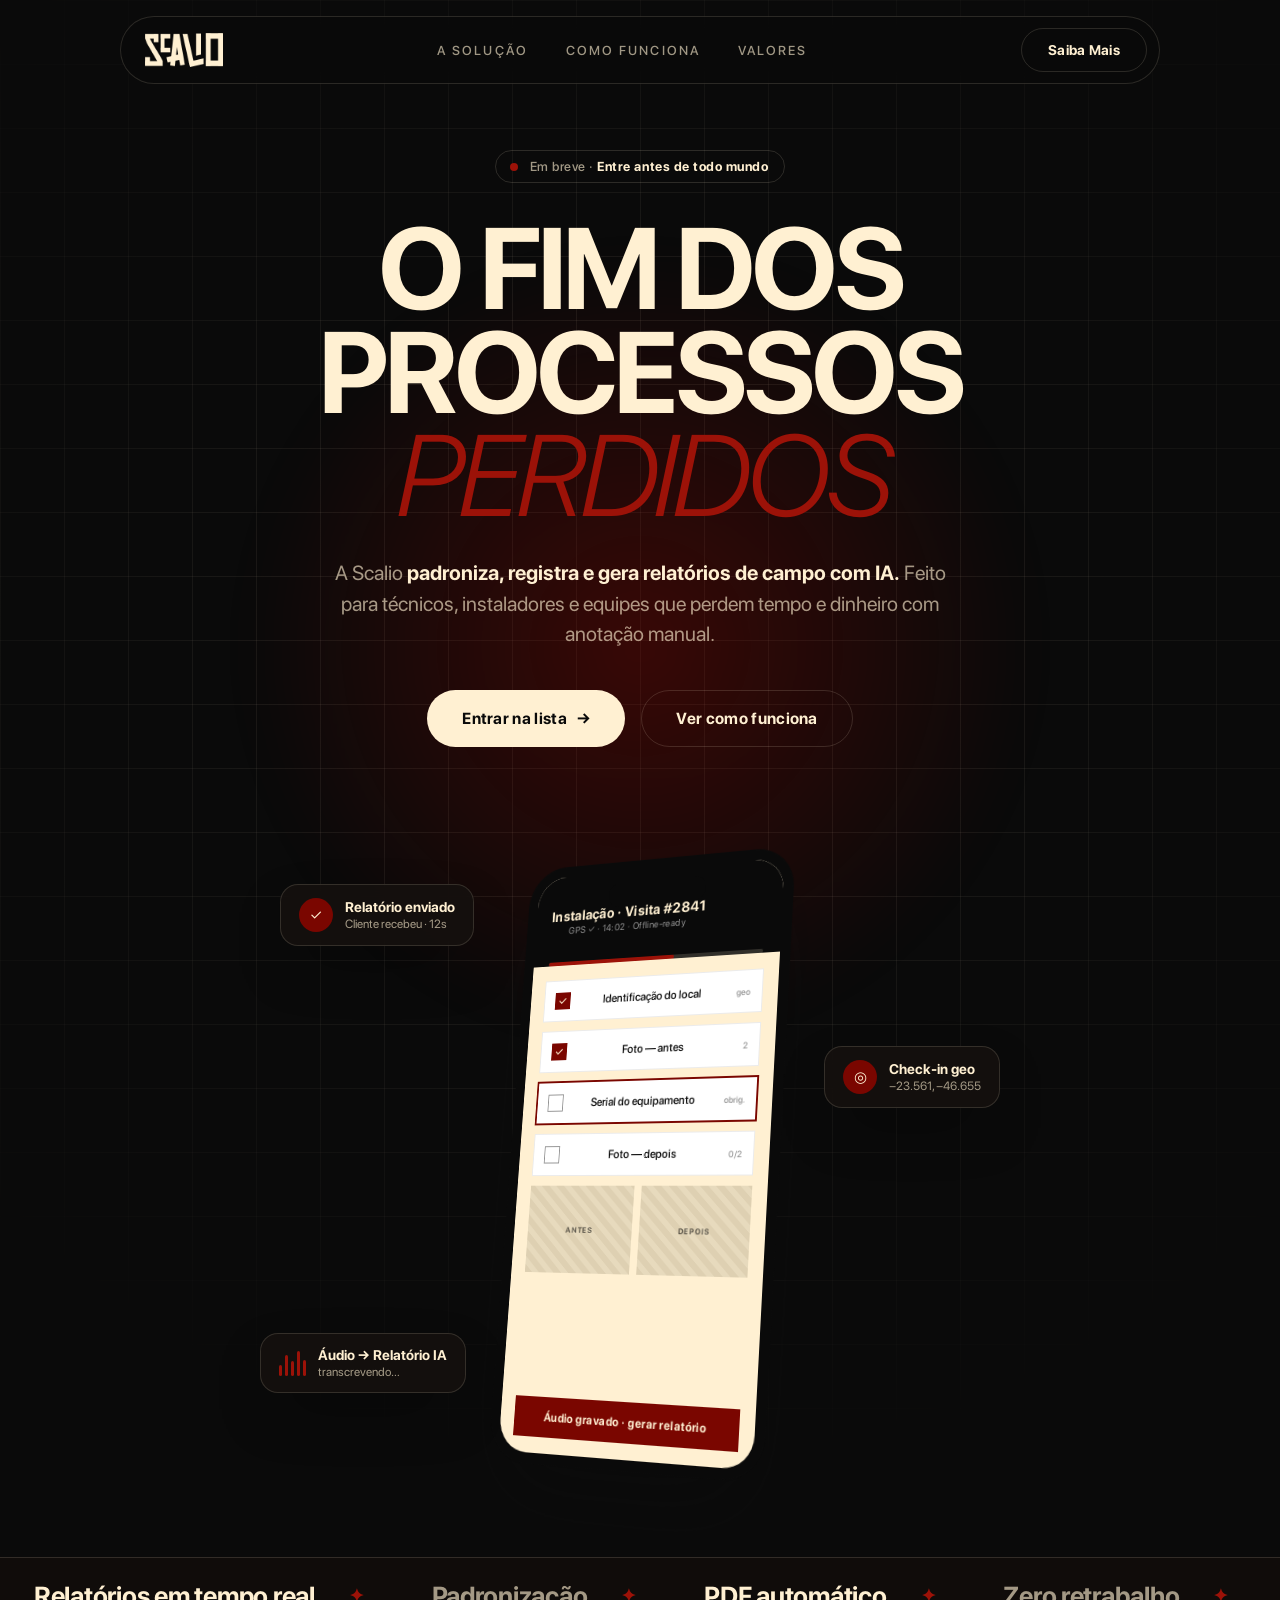
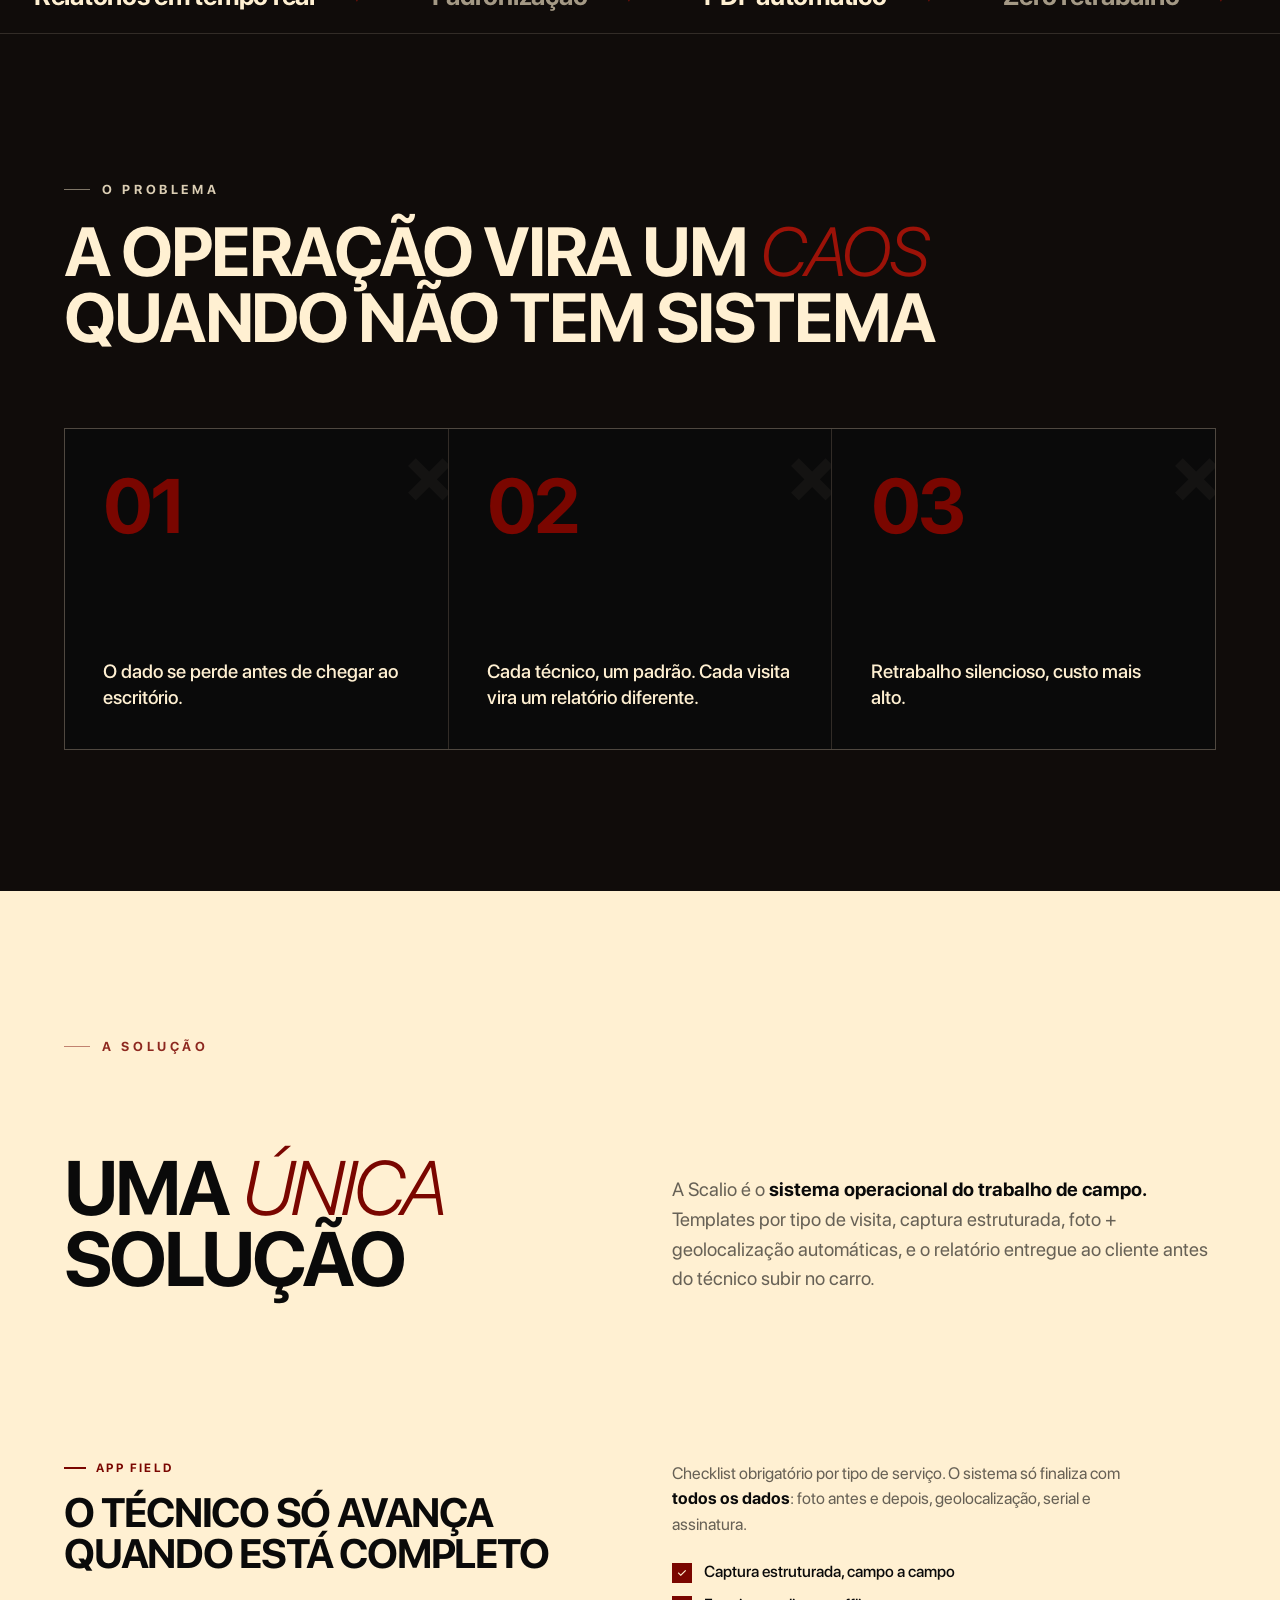
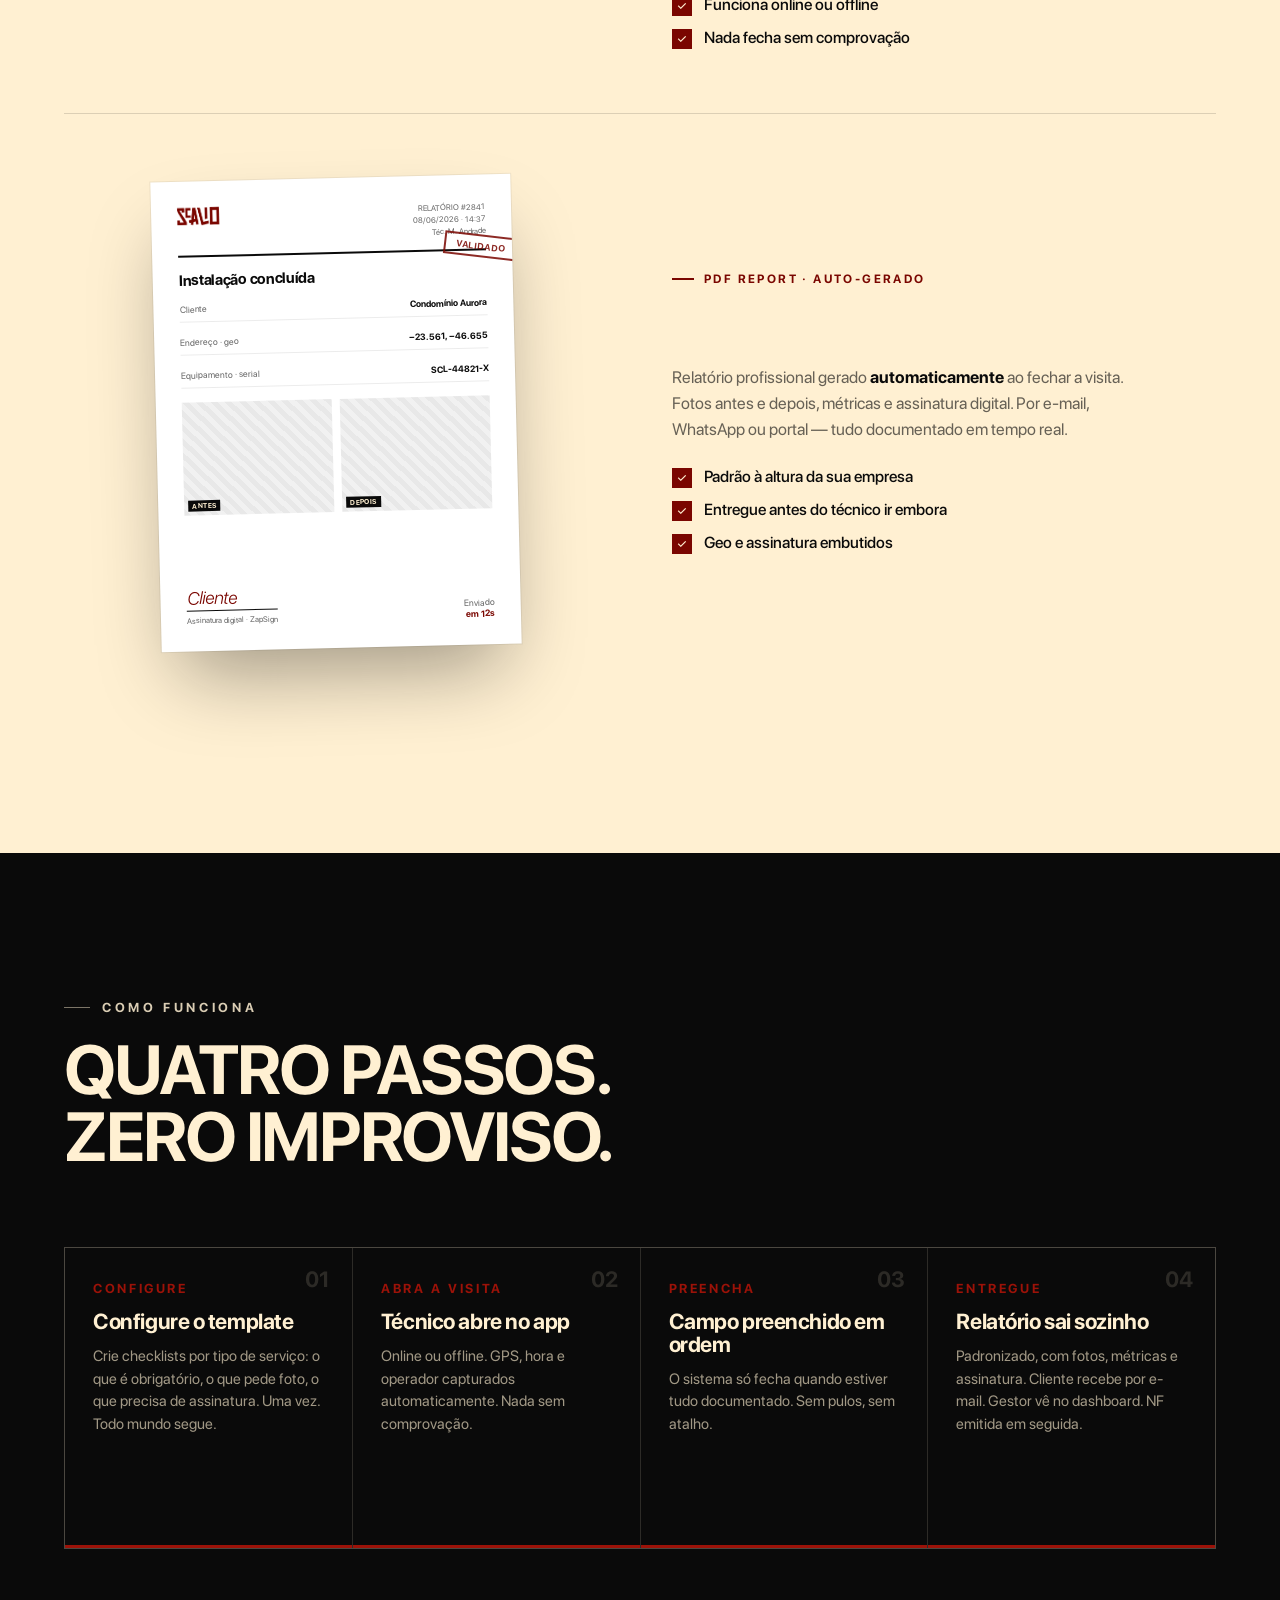
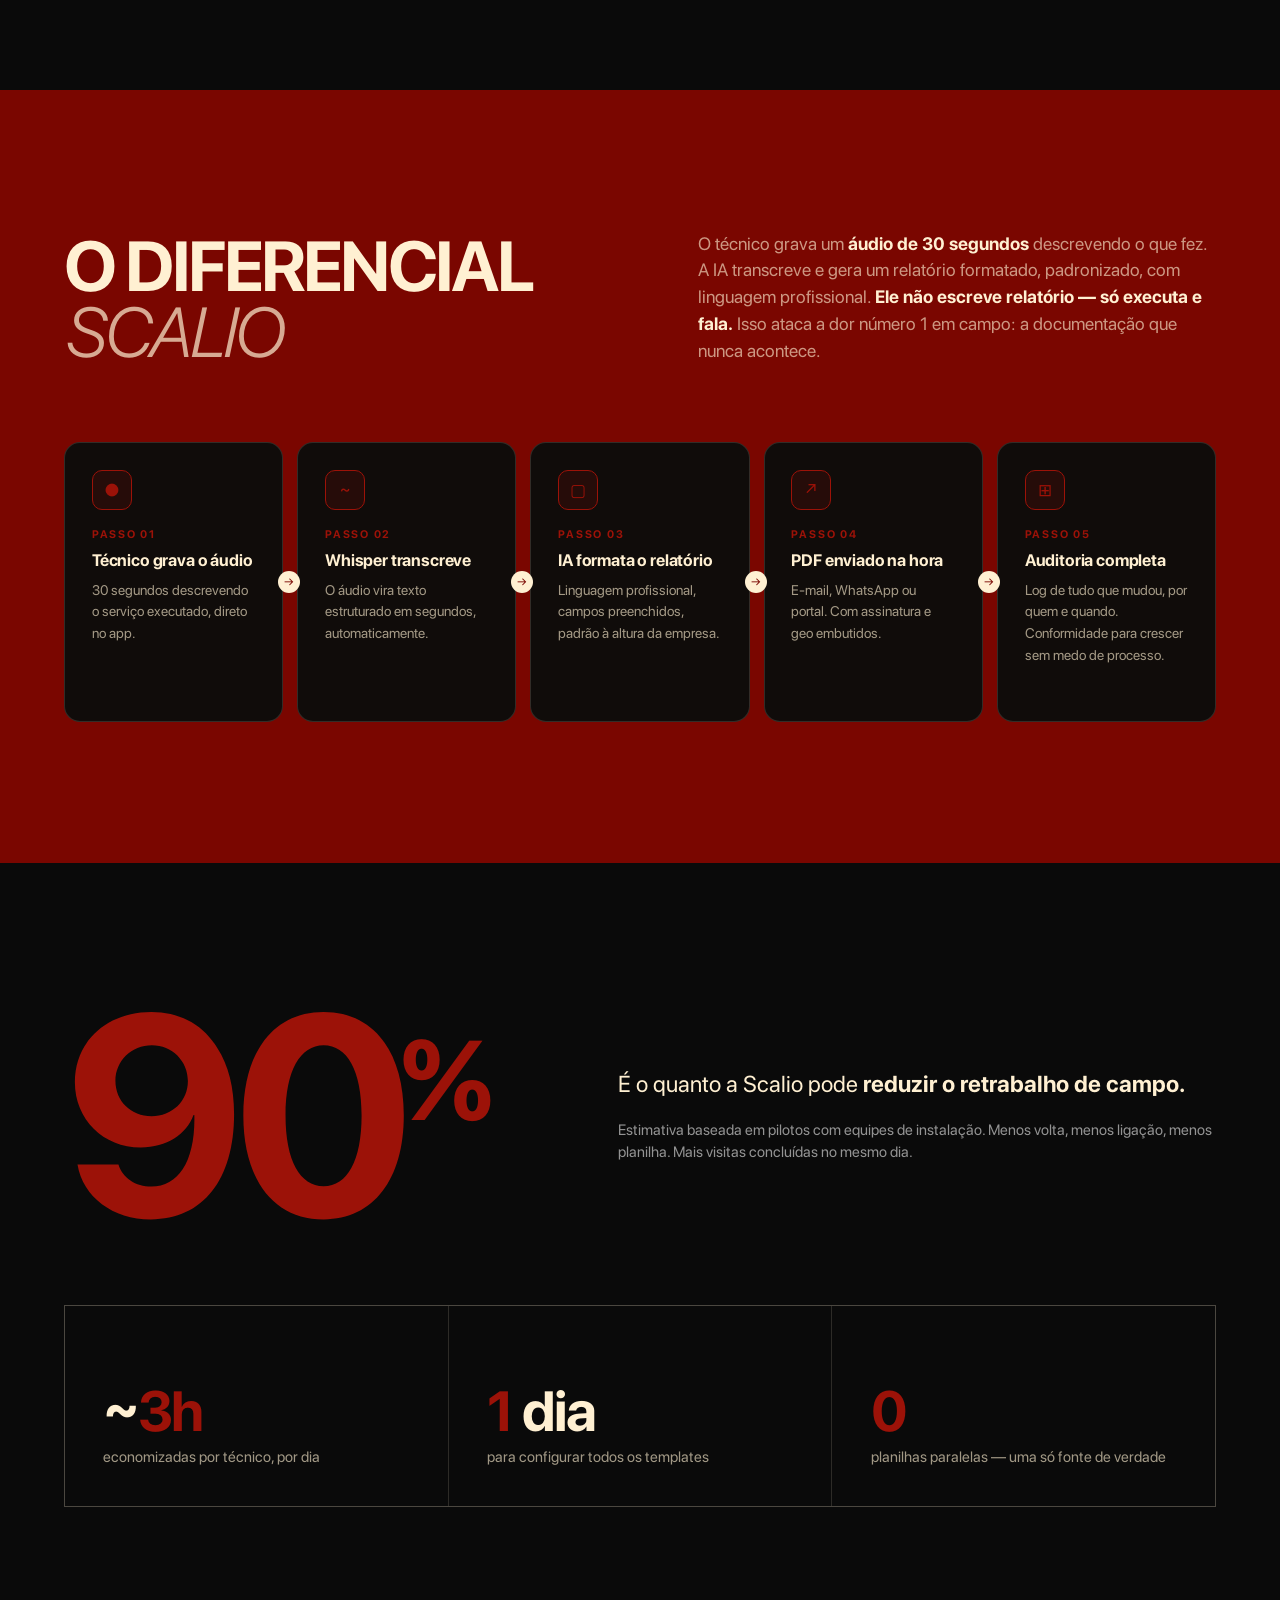
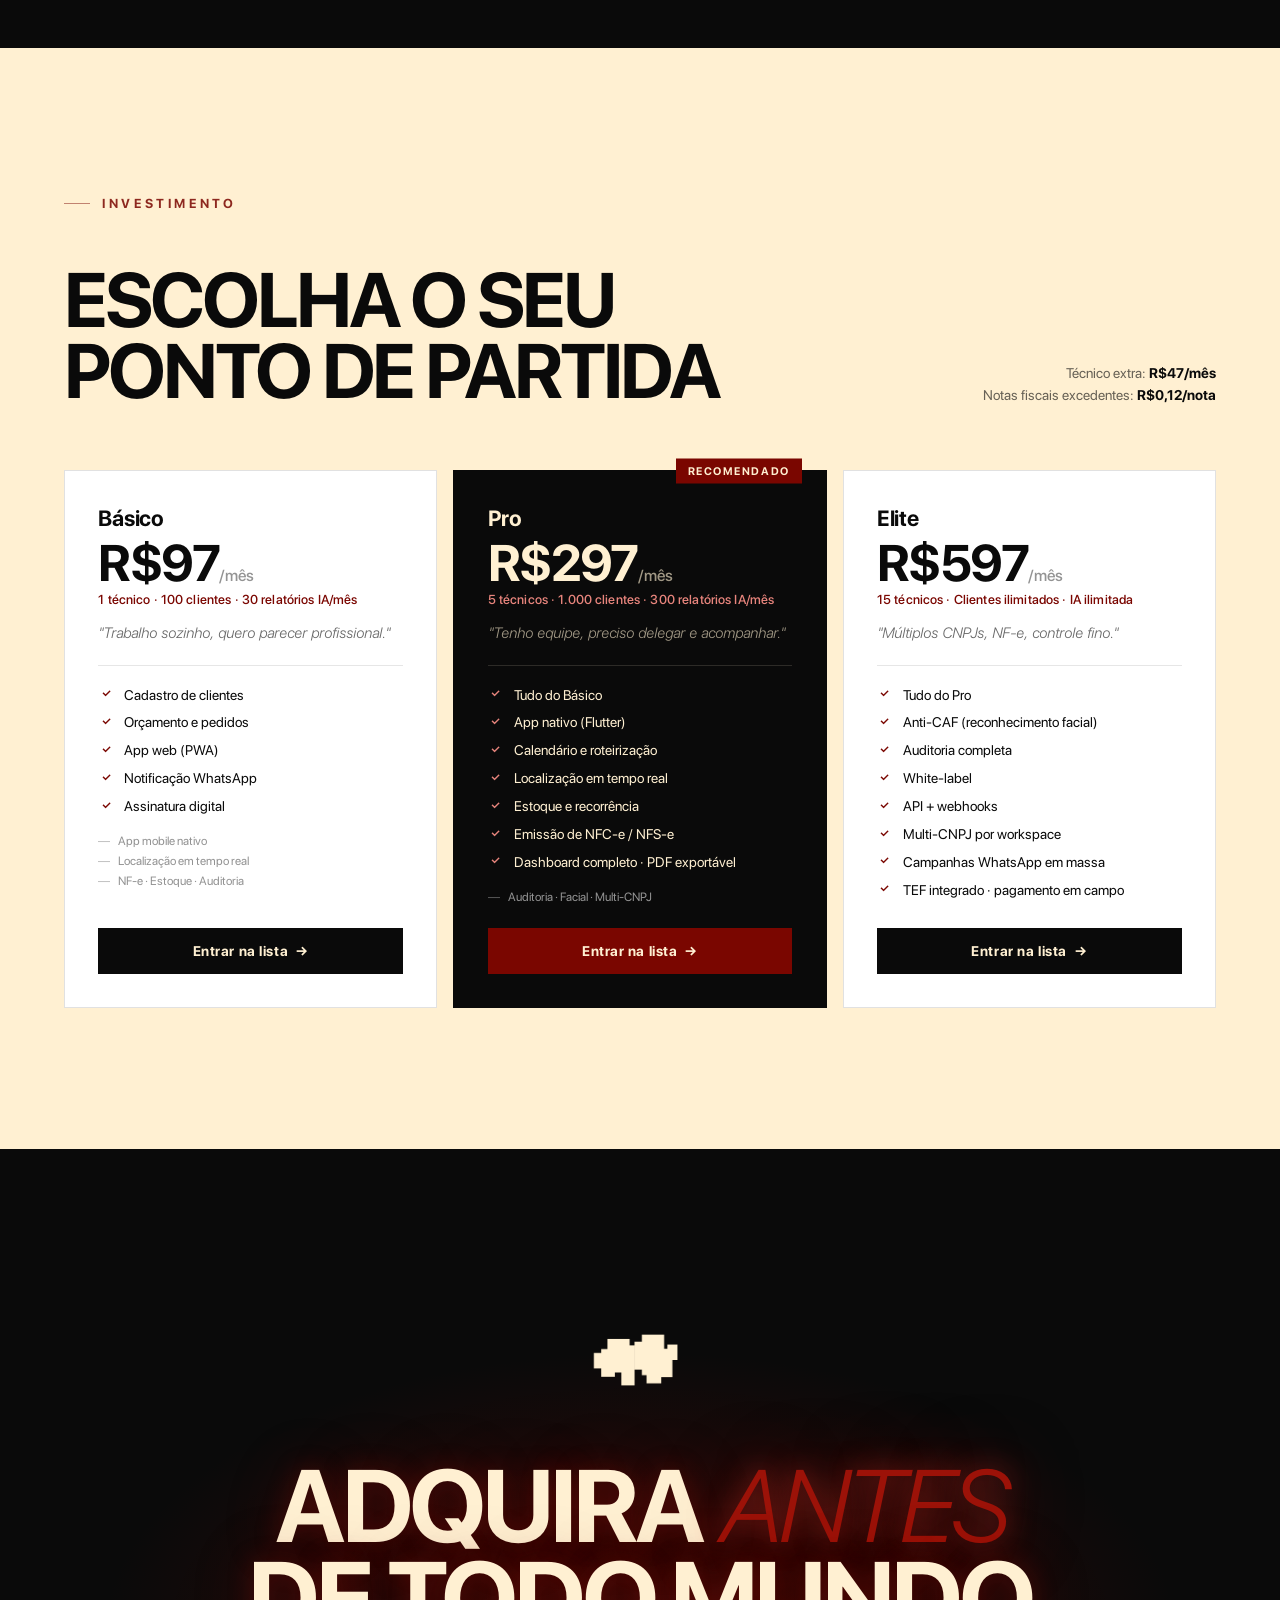
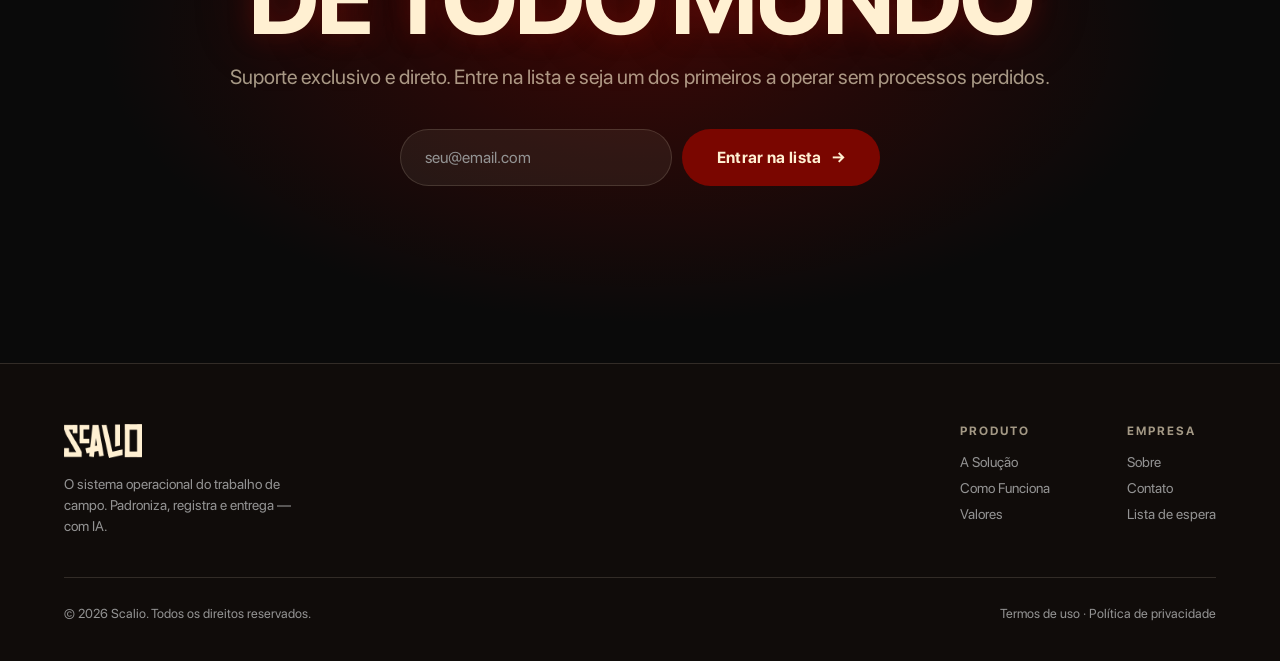
==== commit 16c13b16: "feat(lp): celular 3D girando na entrada (igual ao login) + remove dobra de Integrações - Hero: wrapp" ====
--- a/index.html
+++ b/index.html
@@ -44,7 +44,7 @@
     </div>
 
     <!-- Mockup + cards flutuantes (estilo Pierre) -->
-    <div class="hero__stage reveal reveal-d3">
+    <div class="hero__stage reveal reveal-d3 in">
       <div class="hero__card hero__card--1" aria-hidden="true">
         <span class="hero__card-ic">✓</span>
         <div><b>Relatório enviado</b><small>Cliente recebeu · 12s</small></div>
@@ -58,6 +58,7 @@
         <div><b>Áudio → Relatório IA</b><small>transcrevendo…</small></div>
       </div>
 
+      <div class="phone3d">
       <div class="phone phone--hero">
         <div class="phone__notch"></div>
         <div class="phone__screen">
@@ -82,6 +83,7 @@
           </div>
           <div class="app__cta">Áudio gravado · gerar relatório</div>
         </div>
+      </div>
       </div>
     </div>
   </div>
@@ -396,21 +398,6 @@
         <button class="plan__btn">Entrar na lista <span class="arrow">→</span></button>
       </article>
     </div>
-
-    <!-- Integrações -->
-    <div class="integ">
-      <div class="integ__lbl reveal">Integrações</div>
-      <div class="integ__grid">
-        <div class="integ__cell reveal"><div class="n">FocusNFe</div><div class="d">Emissão fiscal</div></div>
-        <div class="integ__cell reveal"><div class="n">Asaas · AbacatePay</div><div class="d">Cobranças · PIX · Boleto</div></div>
-        <div class="integ__cell reveal"><div class="n">ZapSign</div><div class="d">Assinatura digital</div></div>
-        <div class="integ__cell reveal"><div class="n">Evolution API</div><div class="d">WhatsApp em VPS</div></div>
-        <div class="integ__cell reveal reveal-d1"><div class="n">Google Maps · Mapbox</div><div class="d">Geo · ETA · Rotas</div></div>
-        <div class="integ__cell reveal reveal-d1"><div class="n">Unico / CAF</div><div class="d">Biometria facial</div></div>
-        <div class="integ__cell reveal reveal-d1"><div class="n">BrasilAPI · ViaCEP</div><div class="d">Dados automáticos</div></div>
-        <div class="integ__cell reveal reveal-d1"><div class="n">Whisper · Claude</div><div class="d">IA · Transcrição · Relatório</div></div>
-      </div>
-    </div>
   </div>
 </section>
 
--- a/styles.css
+++ b/styles.css
@@ -182,7 +182,7 @@
 .hero h1 {
   font-size: clamp(48px, 9vw, 132px);
   font-weight: 700; line-height: 0.9; letter-spacing: -0.04em;
-  margin-bottom: 30px;
+  margin-bottom: 30px; text-transform: uppercase;
 }
 .hero h1 .accent { color: var(--wine-bright); font-style: italic; font-weight: 300; }
 .hero__sub {
@@ -199,6 +199,29 @@
   display: flex; justify-content: center;
 }
 .phone--hero { margin: 0 auto; box-shadow: 0 50px 100px -30px rgba(0,0,0,0.7), 0 0 0 1px rgba(255,240,210,0.05); }
+
+/* ---- Celular 3D: mesma entrada girando da página de login (Phone3D) ---- */
+.phone3d {
+  perspective: 1700px;
+  animation: phoneFloat 7s ease-in-out 1.4s infinite;
+}
+.phone--hero {
+  transform-style: preserve-3d;
+  animation: phoneIn 1.1s cubic-bezier(0.16, 1, 0.3, 1) 0.2s both;
+}
+@keyframes phoneIn {
+  0%   { opacity: 0; transform: rotateX(10deg) rotateY(-386deg) rotateZ(4deg) scale(0.25); }
+  45%  { opacity: 1; }
+  100% { opacity: 1; transform: rotateX(10deg) rotateY(-26deg)  rotateZ(4deg) scale(1); }
+}
+@keyframes phoneFloat {
+  0%, 100% { transform: translateY(0); }
+  50%      { transform: translateY(-14px); }
+}
+@media (prefers-reduced-motion: reduce) {
+  .phone3d { animation: none; }
+  .phone--hero { animation: none; transform: rotateX(10deg) rotateY(-26deg) rotateZ(4deg); }
+}
 .hero__card {
   position: absolute; z-index: 4; display: flex; align-items: center; gap: 12px; text-align: left;
   background: rgba(22, 17, 15, 0.86); backdrop-filter: blur(12px); -webkit-backdrop-filter: blur(12px);
@@ -264,9 +287,12 @@
 .problem {
   background: var(--ink); padding: clamp(28px, 3vw, 44px); min-height: 320px;
   display: flex; flex-direction: column; position: relative; overflow: hidden;
-  transition: background 0.4s var(--ease);
-}
-.problem:hover { background: #141010; }
+  transition: background 0.4s var(--ease), transform 0.4s var(--ease), box-shadow 0.4s var(--ease);
+}
+.problem:hover {
+  background: #141010; transform: translateY(-6px); z-index: 2;
+  box-shadow: 0 0 0 1px var(--wine-bright), 0 26px 54px -22px rgba(156, 18, 8, 0.55), 0 0 44px -8px rgba(156, 18, 8, 0.4);
+}
 .problem__num {
   font-size: clamp(54px, 6vw, 84px); font-weight: 700; line-height: 1; letter-spacing: -0.04em;
   color: var(--wine); margin-bottom: auto;
@@ -396,10 +422,15 @@
    ============================================================ */
 .steps { background: var(--ink); }
 .steps__grid { display: grid; grid-template-columns: repeat(4, 1fr); gap: 1px; background: var(--line-dark); border: 1px solid var(--line-dark); }
-.step { background: var(--ink); padding: clamp(26px, 2.6vw, 40px) clamp(22px, 2.2vw, 32px); display: flex; flex-direction: column; min-height: 380px; position: relative; }
-.step__n { font-size: 13px; font-weight: 600; letter-spacing: 0.2em; color: var(--wine-bright); margin-bottom: auto; }
-.step__bignum { position: absolute; top: 18px; right: 22px; font-size: 22px; font-weight: 700; color: var(--cream-ghost); }
-.step h3 { font-size: clamp(20px, 1.7vw, 25px); font-weight: 700; letter-spacing: -0.02em; margin-bottom: 14px; line-height: 1.05; }
+.step { background: var(--ink); padding: clamp(26px, 2.6vw, 40px) clamp(22px, 2.2vw, 32px); display: flex; flex-direction: column; min-height: 300px; position: relative; transition: background 0.4s var(--ease), transform 0.4s var(--ease), box-shadow 0.4s var(--ease); }
+.step:hover {
+  background: #141010; transform: translateY(-6px); z-index: 2;
+  box-shadow: 0 0 0 1px var(--wine-bright), 0 26px 54px -22px rgba(156, 18, 8, 0.5), 0 0 44px -8px rgba(156, 18, 8, 0.34);
+}
+.step__n { font-size: 13px; font-weight: 600; letter-spacing: 0.2em; color: var(--wine-bright); margin-bottom: 14px; }
+.step__bignum { position: absolute; top: 18px; right: 22px; font-size: 22px; font-weight: 700; color: var(--cream-ghost); transition: color 0.4s var(--ease); }
+.step:hover .step__bignum { color: var(--wine-bright); }
+.step h3 { font-size: clamp(20px, 1.7vw, 25px); font-weight: 700; letter-spacing: -0.02em; margin-bottom: 12px; line-height: 1.05; }
 .step p { font-size: 15px; line-height: 1.5; color: var(--cream-faint); }
 .step__bar { position: absolute; left: 0; bottom: 0; height: 3px; width: 0; background: var(--wine-bright); transition: width 0.8s var(--ease); }
 
@@ -413,14 +444,17 @@
 .diff__head p { font-size: clamp(17px, 1.4vw, 20px); line-height: 1.5; color: var(--cream-faint); }
 .diff__head p b { color: var(--cream); font-weight: 600; }
 
-.flow { display: grid; grid-template-columns: repeat(5, 1fr); gap: 1px; background: rgba(255,240,210,0.16); border: 1px solid rgba(255,240,210,0.16); }
-.flow__node { background: var(--wine); padding: clamp(22px, 2vw, 30px); display: flex; flex-direction: column; min-height: 280px; position: relative; transition: background 0.4s var(--ease); }
-.flow__node:hover { background: #6a0500; }
-.flow__icon { width: 38px; height: 38px; border: 1.5px solid var(--cream); display: grid; place-items: center; margin-bottom: 20px; font-size: 16px; }
-.flow__step { font-size: 11px; font-weight: 600; letter-spacing: 0.16em; opacity: 0.6; margin-bottom: 10px; }
-.flow__node h4 { font-size: clamp(15px, 1.2vw, 18px); font-weight: 700; line-height: 1.1; margin-bottom: 10px; letter-spacing: -0.01em; }
-.flow__node p { font-size: 13px; line-height: 1.45; color: var(--cream-faint); }
-.flow__arrow { position: absolute; right: -1px; top: 50%; transform: translate(50%, -50%); z-index: 3; background: var(--cream); color: var(--wine); width: 22px; height: 22px; display: grid; place-items: center; font-size: 12px; }
+.flow { display: grid; grid-template-columns: repeat(5, 1fr); gap: 14px; }
+.flow__node { background: var(--ink-warm); border: 1px solid var(--line-dark); border-radius: 16px; padding: clamp(24px, 2.1vw, 32px); display: flex; flex-direction: column; min-height: 280px; position: relative; transition: border-color 0.4s var(--ease), transform 0.4s var(--ease), box-shadow 0.4s var(--ease); }
+.flow__node:hover {
+  border-color: var(--wine-bright); transform: translateY(-6px); z-index: 2;
+  box-shadow: 0 26px 54px -22px rgba(0, 0, 0, 0.7), 0 0 44px -6px rgba(255, 58, 45, 0.4);
+}
+.flow__icon { width: 40px; height: 40px; border: 1.5px solid var(--wine-bright); border-radius: 10px; background: rgba(156, 18, 8, 0.16); color: var(--wine-bright); display: grid; place-items: center; margin-bottom: 18px; font-size: 17px; }
+.flow__step { font-size: 11px; font-weight: 700; letter-spacing: 0.16em; color: var(--wine-bright); margin-bottom: 10px; }
+.flow__node h4 { font-size: clamp(16px, 1.3vw, 19px); font-weight: 700; line-height: 1.15; margin-bottom: 10px; letter-spacing: -0.01em; color: var(--cream); }
+.flow__node p { font-size: 14px; line-height: 1.55; color: var(--cream-faint); }
+.flow__arrow { position: absolute; right: -7px; top: 50%; transform: translate(50%, -50%); z-index: 3; background: var(--cream); color: var(--wine); width: 22px; height: 22px; border-radius: 50%; display: grid; place-items: center; font-size: 12px; }
 .flow__node:last-child .flow__arrow { display: none; }
 
 /* ============================================================
@@ -454,7 +488,11 @@
   display: flex; flex-direction: column; position: relative; transition: transform 0.4s var(--ease), box-shadow 0.4s var(--ease);
 }
 .plan:hover { transform: translateY(-6px); box-shadow: 0 30px 60px -20px rgba(10,10,10,0.3); }
-.plan--feat { background: var(--ink); color: var(--cream); border-color: var(--ink); }
+.plan--feat { background: var(--ink); color: var(--cream); border-color: var(--ink); animation: planGlow 1.8s ease-in-out infinite alternate; }
+@keyframes planGlow {
+  from { box-shadow: 0 0 16px rgba(255, 58, 45, 0.35), 0 0 42px rgba(156, 18, 8, 0.4), 0 26px 60px -24px rgba(122, 6, 0, 0.5); }
+  to { box-shadow: 0 0 28px rgba(255, 58, 45, 0.6), 0 0 66px rgba(156, 18, 8, 0.62), 0 26px 60px -20px rgba(122, 6, 0, 0.72); }
+}
 .plan__badge { position: absolute; top: 0; right: 24px; transform: translateY(-50%); background: var(--wine); color: var(--cream); font-size: 11px; font-weight: 600; letter-spacing: 0.14em; text-transform: uppercase; padding: 6px 12px; }
 .plan__name { font-size: 22px; font-weight: 700; letter-spacing: -0.01em; margin-bottom: 6px; }
 .plan__price { font-size: clamp(38px, 4vw, 52px); font-weight: 700; letter-spacing: -0.03em; line-height: 1; margin-bottom: 4px; }
@@ -476,16 +514,6 @@
 .plan--feat .plan__btn { background: var(--wine); }
 .plan--feat .plan__btn:hover { background: var(--wine-bright); }
 
-/* integrações */
-.integ { margin-top: clamp(48px, 6vw, 80px); }
-.integ__lbl { font-size: 12px; font-weight: 600; letter-spacing: 0.2em; text-transform: uppercase; color: var(--ink-dim); margin-bottom: 20px; display: flex; align-items: center; gap: 12px; }
-.integ__lbl::after { content: ""; flex: 1; height: 1px; background: var(--line-light); }
-.integ__grid { display: grid; grid-template-columns: repeat(4, 1fr); gap: 10px; }
-.integ__cell { background: #fff; border: 1px solid rgba(10,10,10,0.1); padding: 18px; transition: border-color 0.3s, transform 0.3s; }
-.integ__cell:hover { border-color: var(--wine); transform: translateY(-3px); }
-.integ__cell .n { font-size: 15px; font-weight: 700; letter-spacing: -0.01em; }
-.integ__cell .d { font-size: 12px; color: var(--ink-dim); margin-top: 4px; }
-
 /* ============================================================
    Seção 7: FINAL CTA
    ============================================================ */
@@ -575,7 +603,6 @@
   .flow__arrow { display: none !important; }
   .stats__grid { grid-template-columns: 1fr; }
   .plans { grid-template-columns: 1fr; max-width: 480px; margin-inline: auto; }
-  .integ__grid { grid-template-columns: repeat(2, 1fr); }
   .stats__hero { grid-template-columns: 1fr; }
   .solution__intro { grid-template-columns: 1fr; }
   .diff__head { grid-template-columns: 1fr; }
@@ -586,7 +613,6 @@
   .feature--rev .feature__media { order: 0; }
   .steps__grid { grid-template-columns: 1fr; }
   .flow { grid-template-columns: 1fr; }
-  .integ__grid { grid-template-columns: 1fr; }
   .hero h1 { font-size: clamp(40px, 13vw, 80px); }
   .hero__card { display: none; }
   .phone--hero { width: 260px; }
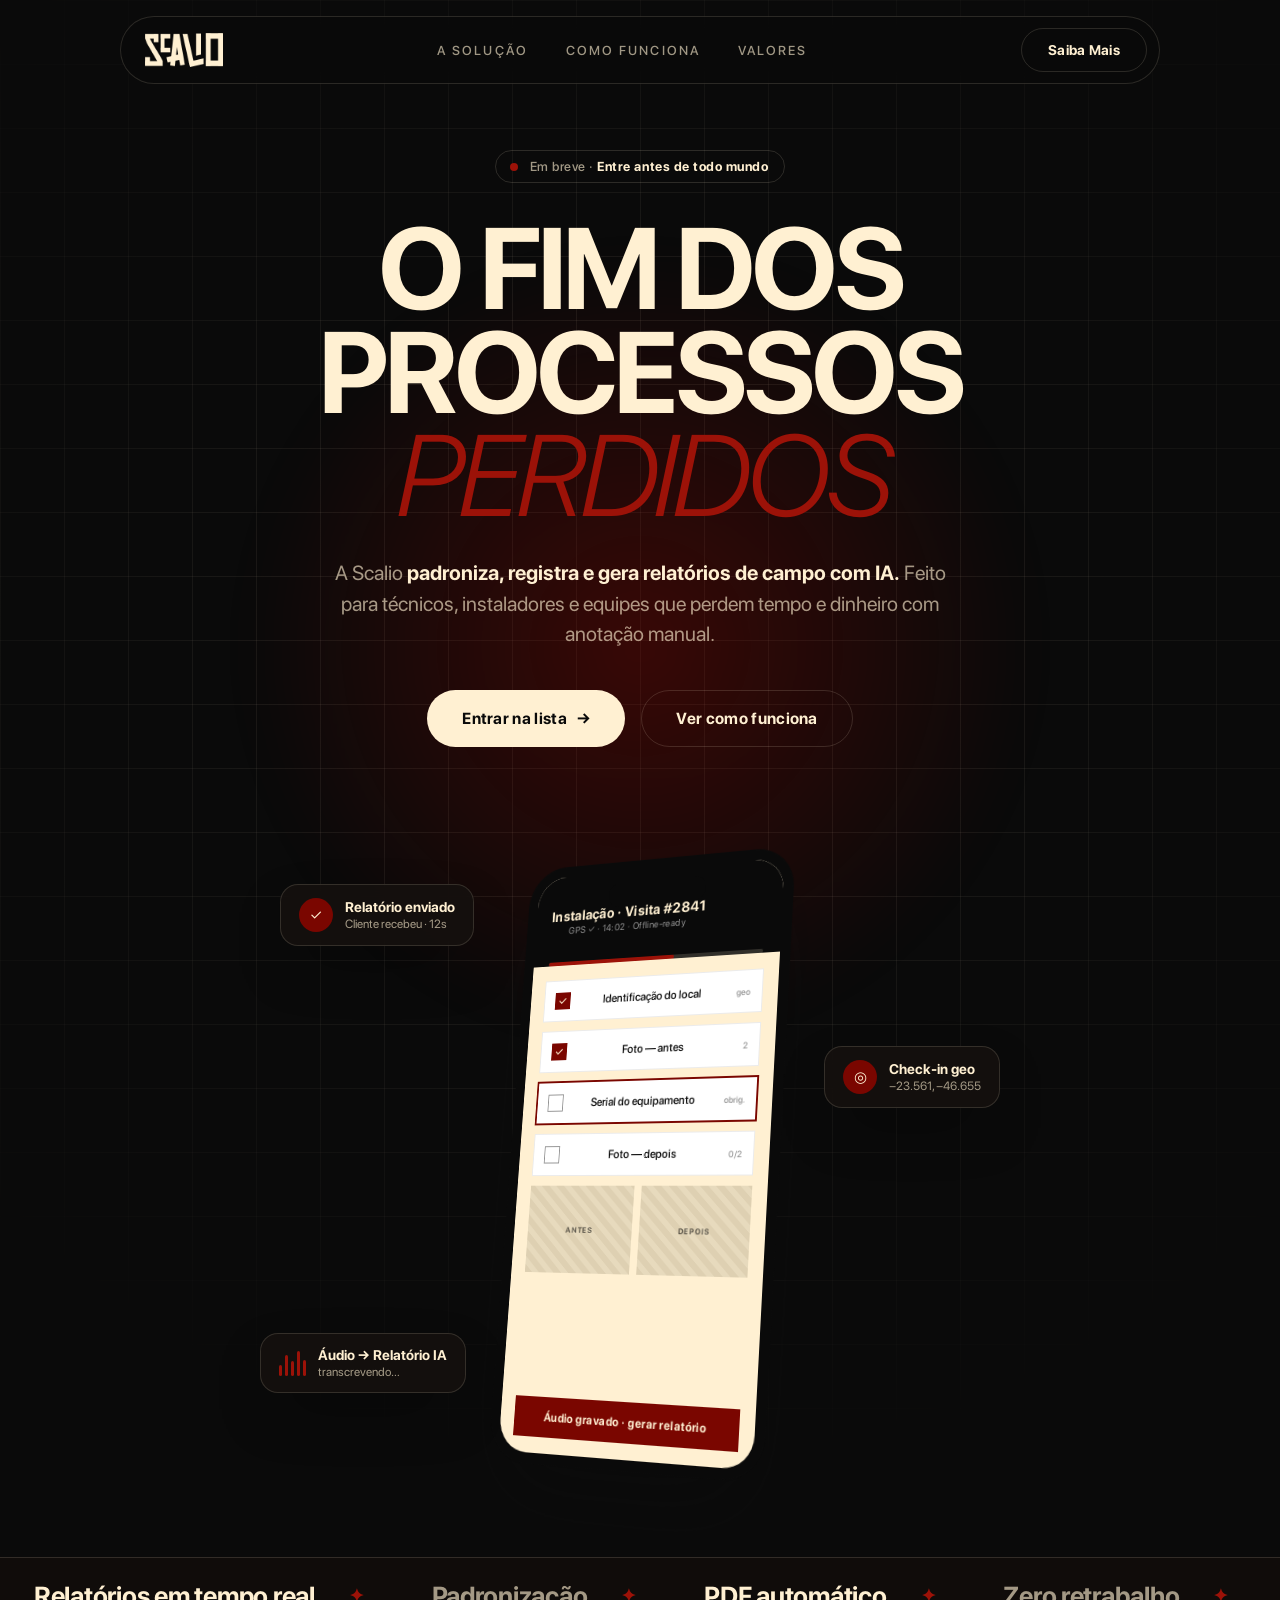
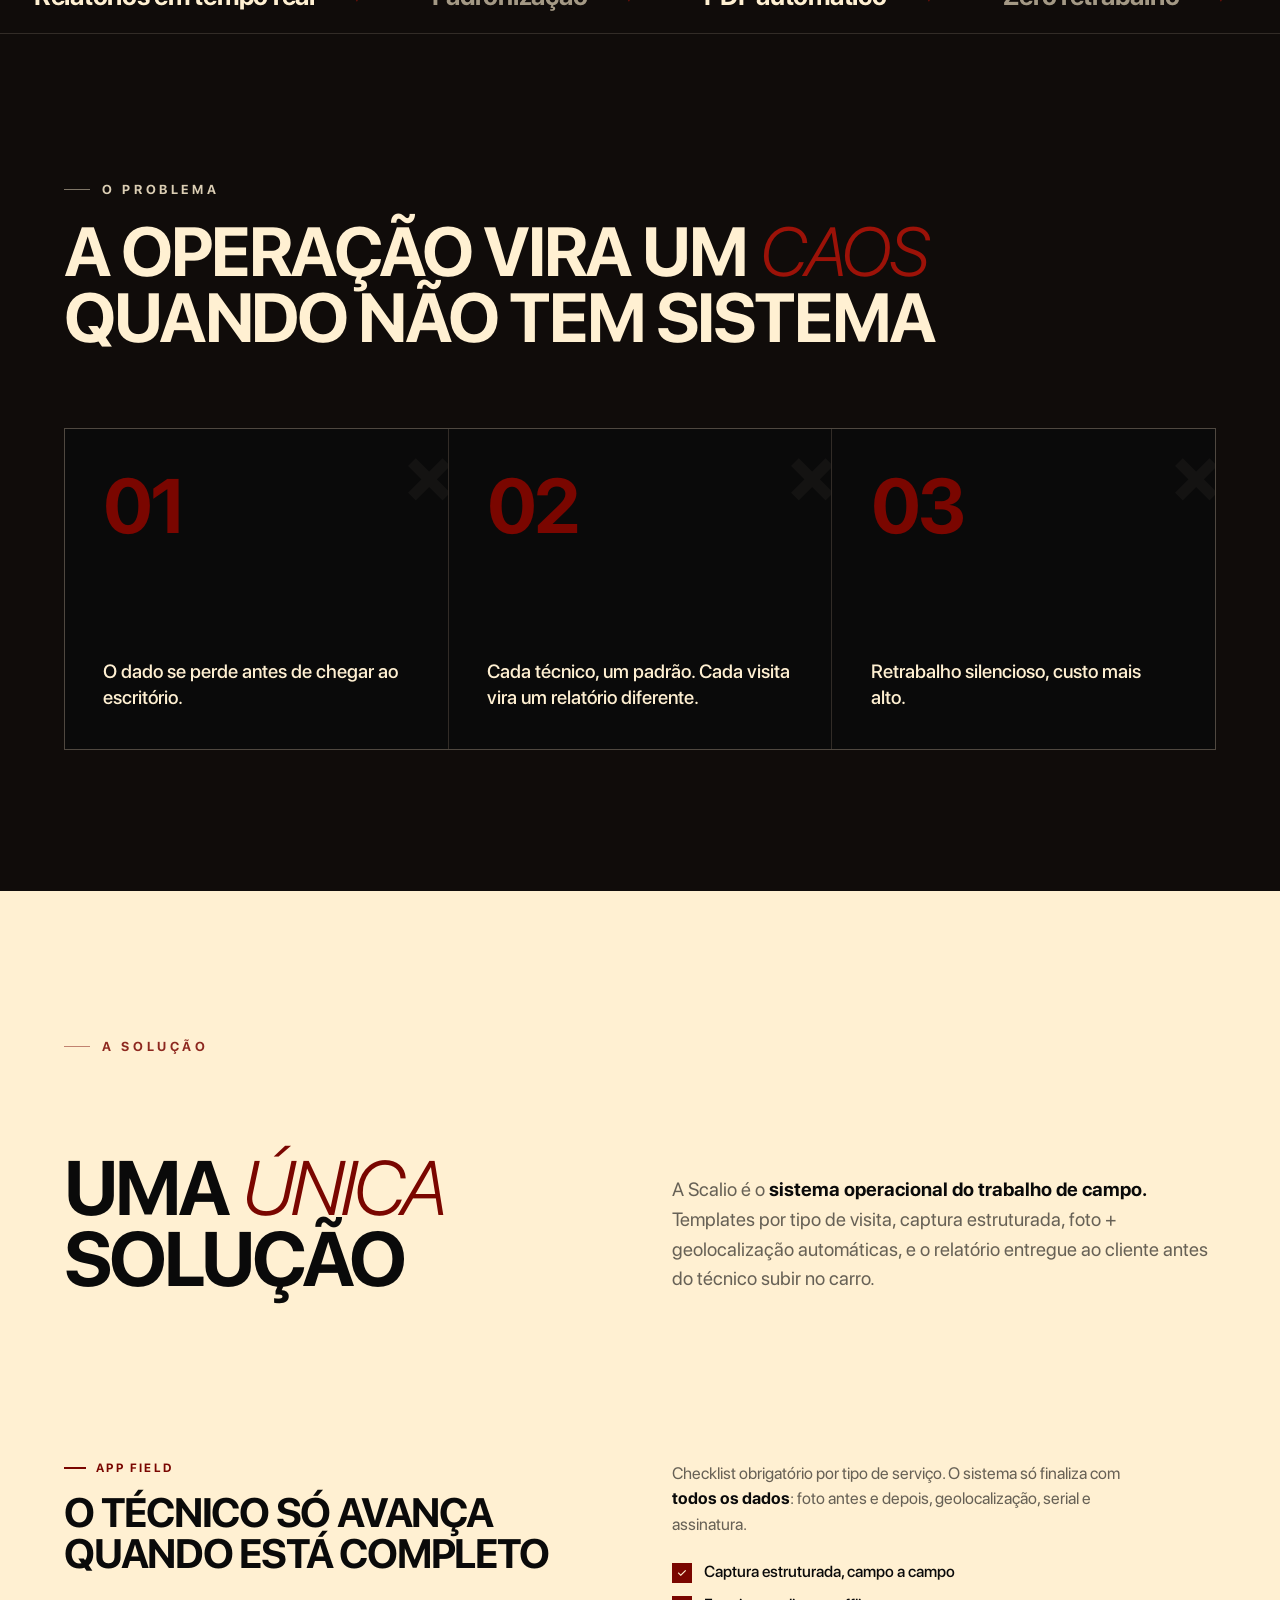
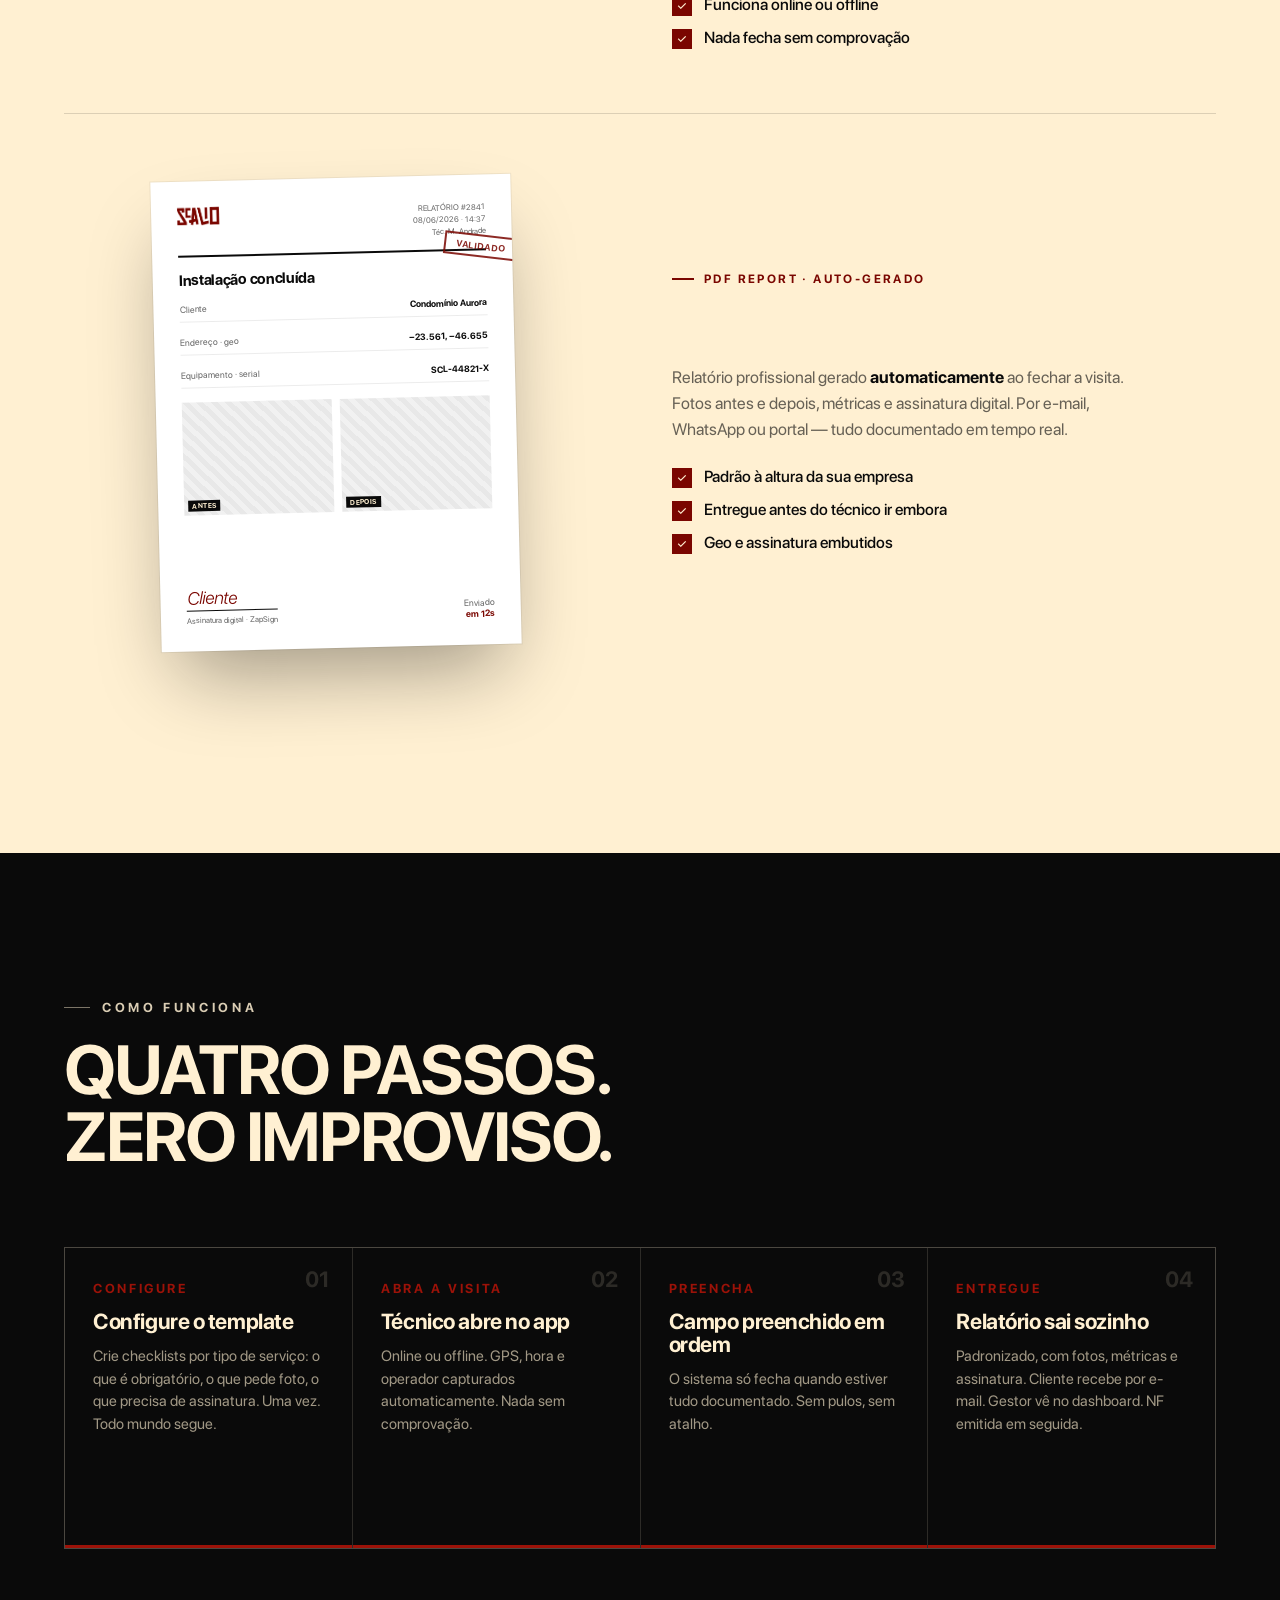
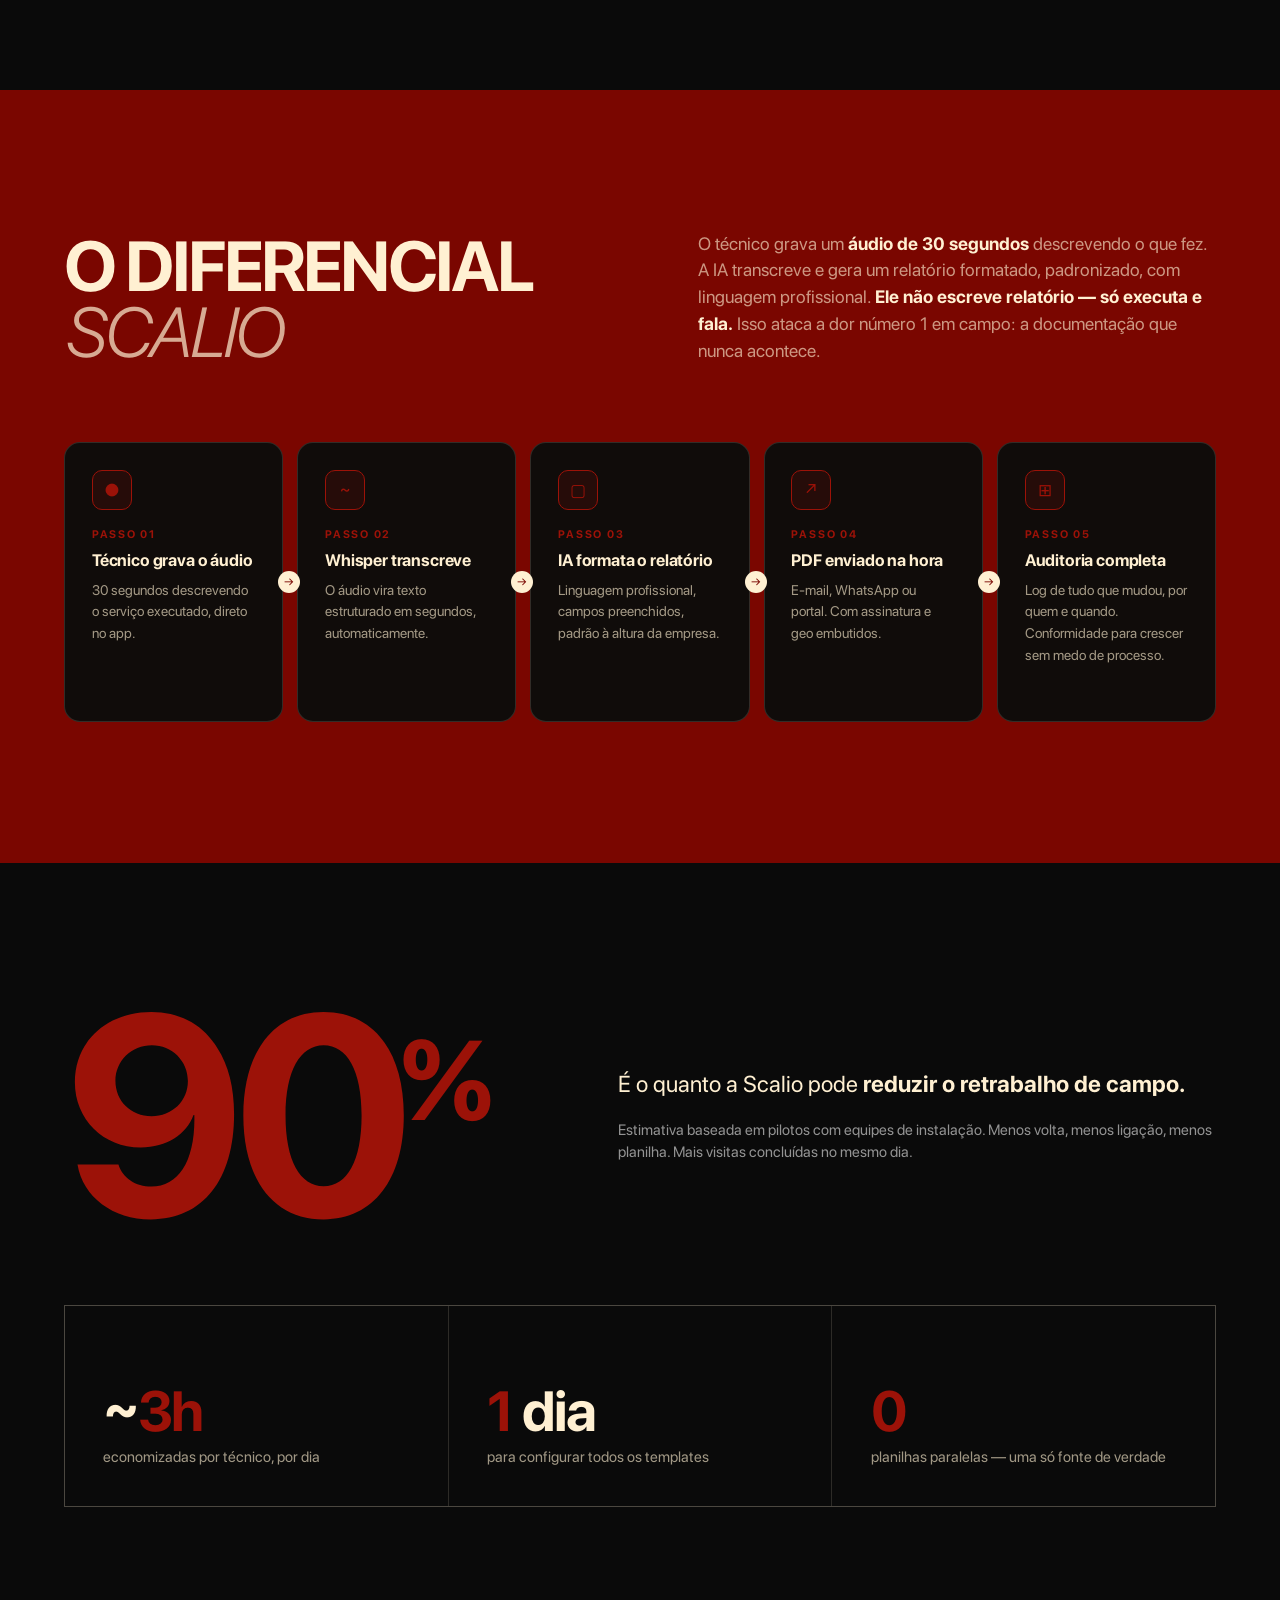
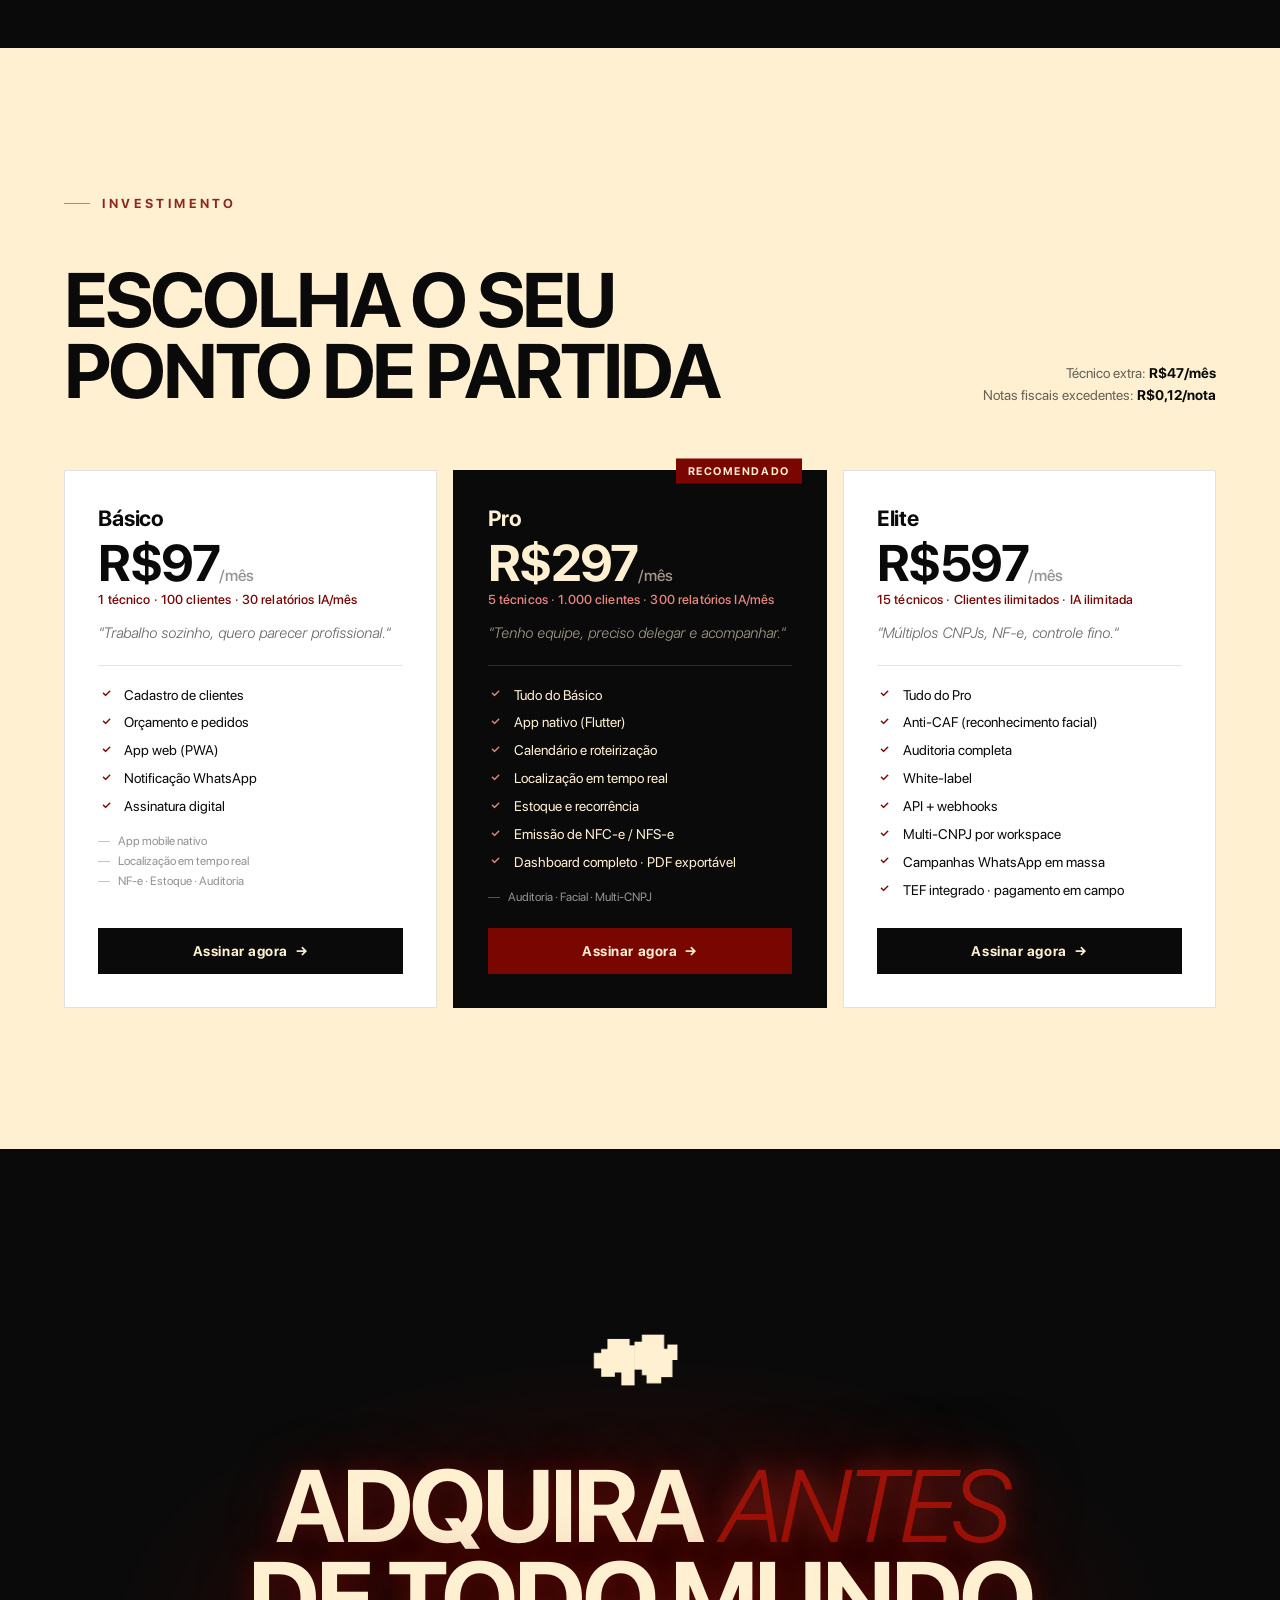
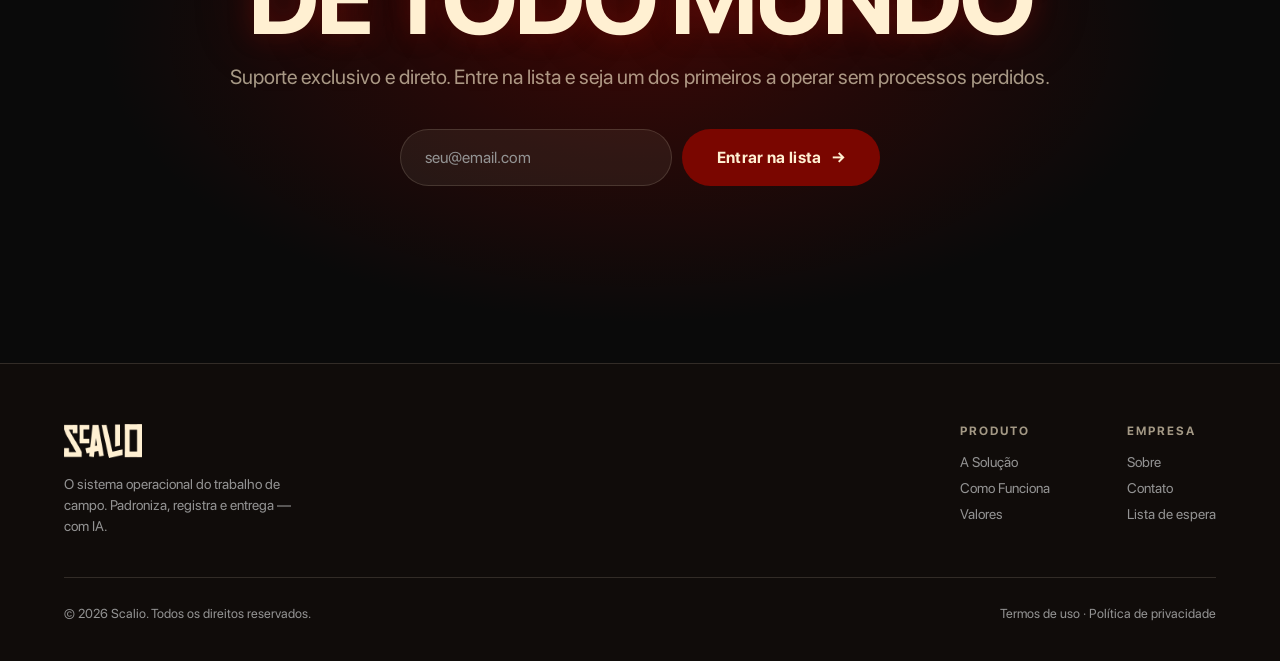
==== commit 1bc00f52: "feat: adicionar checkout com Asaas nos planos Modal de checkout (formulario proprio de cartao) nos 3" ====
--- a/index.html
+++ b/index.html
@@ -44,7 +44,7 @@
     </div>
 
     <!-- Mockup + cards flutuantes (estilo Pierre) -->
-    <div class="hero__stage reveal reveal-d3 in">
+    <div class="hero__stage reveal reveal-d3">
       <div class="hero__card hero__card--1" aria-hidden="true">
         <span class="hero__card-ic">✓</span>
         <div><b>Relatório enviado</b><small>Cliente recebeu · 12s</small></div>
@@ -354,7 +354,7 @@
           <li><span class="ic">—</span> Localização em tempo real</li>
           <li><span class="ic">—</span> NF-e · Estoque · Auditoria</li>
         </ul>
-        <button class="plan__btn">Entrar na lista <span class="arrow">→</span></button>
+        <button class="plan__btn" data-plan="basico" data-price="R$97">Assinar agora <span class="arrow">→</span></button>
       </article>
 
       <!-- Pro -->
@@ -376,7 +376,7 @@
         <ul class="plan__nots">
           <li><span class="ic">—</span> Auditoria · Facial · Multi-CNPJ</li>
         </ul>
-        <button class="plan__btn">Entrar na lista <span class="arrow">→</span></button>
+        <button class="plan__btn" data-plan="pro" data-price="R$297">Assinar agora <span class="arrow">→</span></button>
       </article>
 
       <!-- Elite -->
@@ -395,7 +395,7 @@
           <li><span class="ic">✓</span> Campanhas WhatsApp em massa</li>
           <li><span class="ic">✓</span> TEF integrado · pagamento em campo</li>
         </ul>
-        <button class="plan__btn">Entrar na lista <span class="arrow">→</span></button>
+        <button class="plan__btn" data-plan="elite" data-price="R$597">Assinar agora <span class="arrow">→</span></button>
       </article>
     </div>
   </div>
@@ -447,6 +447,74 @@
     </div>
   </div>
 </footer>
+
+<!-- ================= MODAL — CHECKOUT ================= -->
+<div class="checkout-overlay" id="checkoutOverlay" hidden>
+  <div class="checkout-modal" role="dialog" aria-modal="true" aria-labelledby="checkoutTitle">
+    <button class="checkout-close" id="checkoutClose" type="button" aria-label="Fechar">×</button>
+
+    <h3 id="checkoutTitle">Assinar <span id="checkoutPlanName">Básico</span></h3>
+    <p class="checkout-sub">7 dias grátis, sem cobrança agora. Depois, <span id="checkoutPlanPrice">R$97</span>/mês. Cancele quando quiser.</p>
+
+    <form id="checkoutForm" novalidate>
+      <div class="checkout-grid">
+        <label>Nome completo
+          <input type="text" id="ckName" required autocomplete="name" />
+        </label>
+        <label>Empresa
+          <input type="text" id="ckCompany" required autocomplete="organization" />
+        </label>
+      </div>
+      <div class="checkout-grid">
+        <label>E-mail
+          <input type="email" id="ckEmail" required autocomplete="email" />
+        </label>
+        <label>Telefone
+          <input type="tel" id="ckPhone" required autocomplete="tel" placeholder="(11) 91234-5678" />
+        </label>
+      </div>
+      <div class="checkout-grid">
+        <label>CPF ou CNPJ
+          <input type="text" id="ckDocument" required inputmode="numeric" />
+        </label>
+        <label>CEP
+          <input type="text" id="ckPostalCode" required inputmode="numeric" placeholder="00000-000" />
+        </label>
+      </div>
+      <label>Número do endereço
+        <input type="text" id="ckAddressNumber" required inputmode="numeric" />
+      </label>
+
+      <hr class="checkout-divider" />
+
+      <label>Nome impresso no cartão
+        <input type="text" id="ckCardHolder" required autocomplete="cc-name" />
+      </label>
+      <div class="checkout-grid">
+        <label>Número do cartão
+          <input type="text" id="ckCardNumber" required inputmode="numeric" autocomplete="cc-number" placeholder="0000 0000 0000 0000" />
+        </label>
+        <label>CVV
+          <input type="text" id="ckCardCcv" required inputmode="numeric" autocomplete="cc-csc" maxlength="4" placeholder="000" />
+        </label>
+      </div>
+      <div class="checkout-grid">
+        <label>Mês de validade
+          <input type="text" id="ckCardMonth" required inputmode="numeric" autocomplete="cc-exp-month" placeholder="MM" maxlength="2" />
+        </label>
+        <label>Ano de validade
+          <input type="text" id="ckCardYear" required inputmode="numeric" autocomplete="cc-exp-year" placeholder="AAAA" maxlength="4" />
+        </label>
+      </div>
+
+      <div class="checkout-msg" id="checkoutMsg"></div>
+
+      <button class="btn btn--wine btn--lg btn--glow checkout-submit" type="submit" id="checkoutSubmit">
+        Começar teste de 7 dias <span class="arrow">→</span>
+      </button>
+    </form>
+  </div>
+</div>
 
 <script>
   /* ---- Nav scroll state ---- */
@@ -520,14 +588,94 @@
     form.querySelector('button').textContent = 'Confirmado ✓';
   });
 
-  /* plan CTAs jump to waitlist */
+  /* ---- Checkout (Asaas via Scalio-Backend) ---- */
+  // Trocar pela URL de produção do Back antes do deploy.
+  const CHECKOUT_API_BASE = 'http://localhost:8000/api/v1';
+
+  const PLAN_LABEL = { basico: 'Básico', pro: 'Pro', elite: 'Elite' };
+
+  const ckOverlay = document.getElementById('checkoutOverlay');
+  const ckForm = document.getElementById('checkoutForm');
+  const ckMsg = document.getElementById('checkoutMsg');
+  const ckSubmit = document.getElementById('checkoutSubmit');
+  const ckPlanName = document.getElementById('checkoutPlanName');
+  const ckPlanPrice = document.getElementById('checkoutPlanPrice');
+  let selectedPlan = null;
+
+  function openCheckout(plan, price) {
+    selectedPlan = plan;
+    ckPlanName.textContent = PLAN_LABEL[plan] || plan;
+    ckPlanPrice.textContent = price;
+    ckMsg.className = 'checkout-msg';
+    ckMsg.textContent = '';
+    ckForm.reset();
+    ckOverlay.hidden = false;
+    document.body.style.overflow = 'hidden';
+  }
+
+  function closeCheckout() {
+    ckOverlay.hidden = true;
+    document.body.style.overflow = '';
+  }
+
   document.querySelectorAll('.plan__btn').forEach((b) => {
-    b.addEventListener('click', () => {
-      const target = document.getElementById('waitlist');
-      const y = target.getBoundingClientRect().top + window.scrollY - 40;
-      window.scrollTo({ top: y, behavior: 'smooth' });
-      setTimeout(() => email.focus({ preventScroll: true }), 600);
-    });
+    b.addEventListener('click', () => openCheckout(b.dataset.plan, b.dataset.price));
+  });
+
+  document.getElementById('checkoutClose').addEventListener('click', closeCheckout);
+  ckOverlay.addEventListener('click', (ev) => { if (ev.target === ckOverlay) closeCheckout(); });
+  document.addEventListener('keydown', (ev) => {
+    if (ev.key === 'Escape' && !ckOverlay.hidden) closeCheckout();
+  });
+
+  ckForm.addEventListener('submit', async (ev) => {
+    ev.preventDefault();
+    ckMsg.className = 'checkout-msg';
+    ckMsg.textContent = '';
+
+    const payload = {
+      plan: selectedPlan,
+      companyName: document.getElementById('ckCompany').value.trim(),
+      name: document.getElementById('ckName').value.trim(),
+      email: document.getElementById('ckEmail').value.trim(),
+      phone: document.getElementById('ckPhone').value.trim(),
+      document: document.getElementById('ckDocument').value.trim(),
+      postalCode: document.getElementById('ckPostalCode').value.trim(),
+      addressNumber: document.getElementById('ckAddressNumber').value.trim(),
+      cardHolderName: document.getElementById('ckCardHolder').value.trim(),
+      cardNumber: document.getElementById('ckCardNumber').value.replace(/\s+/g, ''),
+      cardExpiryMonth: document.getElementById('ckCardMonth').value.trim(),
+      cardExpiryYear: document.getElementById('ckCardYear').value.trim(),
+      cardCcv: document.getElementById('ckCardCcv').value.trim(),
+    };
+
+    ckSubmit.disabled = true;
+    ckSubmit.textContent = 'Processando...';
+
+    try {
+      let resp;
+      try {
+        resp = await fetch(`${CHECKOUT_API_BASE}/checkout`, {
+          method: 'POST',
+          headers: { 'Content-Type': 'application/json' },
+          body: JSON.stringify(payload),
+        });
+      } catch {
+        throw new Error('Não foi possível conectar. Verifique sua internet e tente novamente.');
+      }
+      const data = await resp.json().catch(() => ({}));
+      if (!resp.ok) {
+        throw new Error(data.detail || 'Não foi possível processar sua assinatura.');
+      }
+      ckMsg.classList.add('ok');
+      ckMsg.textContent = '✓ Conta criada! Verifique seu e-mail para definir a senha e acessar o Scalio.';
+      ckSubmit.textContent = 'Conta criada ✓';
+    } catch (err) {
+      ckMsg.classList.add('bad');
+      ckMsg.textContent = err.message || 'Erro ao processar. Tente novamente.';
+      ckSubmit.disabled = false;
+      ckSubmit.innerHTML = 'Começar teste de 7 dias <span class="arrow">→</span>';
+    }
   });
 </script>
 </body>
--- a/styles.css
+++ b/styles.css
@@ -200,13 +200,18 @@
 }
 .phone--hero { margin: 0 auto; box-shadow: 0 50px 100px -30px rgba(0,0,0,0.7), 0 0 0 1px rgba(255,240,210,0.05); }
 
-/* ---- Celular 3D: mesma entrada girando da página de login (Phone3D) ---- */
-.phone3d {
-  perspective: 1700px;
-  animation: phoneFloat 7s ease-in-out 1.4s infinite;
-}
+/* ---- Celular 3D: entra girando (igual ao login) só ao rolar até o hero ----
+   Repouso é o estado padrão (fallback p/ reduced-motion via guarda global);
+   o giro só dispara quando o IntersectionObserver marca o estágio com .in. */
+.phone3d { perspective: 1700px; }
 .phone--hero {
   transform-style: preserve-3d;
+  transform: rotateX(10deg) rotateY(-26deg) rotateZ(4deg);
+}
+.hero__stage.in .phone3d {
+  animation: phoneFloat 7s ease-in-out 1.4s infinite;
+}
+.hero__stage.in .phone--hero {
   animation: phoneIn 1.1s cubic-bezier(0.16, 1, 0.3, 1) 0.2s both;
 }
 @keyframes phoneIn {
@@ -217,10 +222,6 @@
 @keyframes phoneFloat {
   0%, 100% { transform: translateY(0); }
   50%      { transform: translateY(-14px); }
-}
-@media (prefers-reduced-motion: reduce) {
-  .phone3d { animation: none; }
-  .phone--hero { animation: none; transform: rotateX(10deg) rotateY(-26deg) rotateZ(4deg); }
 }
 .hero__card {
   position: absolute; z-index: 4; display: flex; align-items: center; gap: 12px; text-align: left;
@@ -594,6 +595,50 @@
 }
 
 /* ============================================================
+   MODAL — CHECKOUT
+   ============================================================ */
+.checkout-overlay[hidden] { display: none; }
+.checkout-overlay {
+  position: fixed; inset: 0; z-index: 100; display: grid; place-items: center;
+  background: rgba(10, 10, 10, 0.72); backdrop-filter: blur(4px); padding: 24px;
+  overflow-y: auto;
+}
+.checkout-modal {
+  position: relative; width: 100%; max-width: 560px; margin: auto;
+  background: var(--cream); color: var(--ink); border-radius: 28px;
+  padding: clamp(28px, 4vw, 44px); box-shadow: 0 40px 80px -20px rgba(0,0,0,0.5);
+}
+.checkout-close {
+  position: absolute; top: 18px; right: 18px; width: 34px; height: 34px;
+  border-radius: 50%; background: rgba(10,10,10,0.06); font-size: 20px; line-height: 1;
+  display: grid; place-items: center; color: var(--ink);
+}
+.checkout-close:hover { background: rgba(10,10,10,0.12); }
+.checkout-modal h3 { font-size: clamp(22px, 2.4vw, 28px); font-weight: 600; }
+.checkout-modal h3 em, .checkout-modal h3 span { color: var(--wine); font-style: normal; }
+.checkout-sub { margin-top: 6px; margin-bottom: 22px; font-size: 14px; color: var(--ink-dim); }
+.checkout-sub span { font-weight: 600; color: var(--ink); }
+
+#checkoutForm { display: flex; flex-direction: column; gap: 14px; }
+#checkoutForm label {
+  display: flex; flex-direction: column; gap: 6px; font-size: 12px;
+  font-weight: 600; color: var(--ink-dim); letter-spacing: 0.02em;
+}
+#checkoutForm input {
+  font-family: inherit; font-size: 15px; color: var(--ink); font-weight: 400;
+  background: rgba(10,10,10,0.03); border: 1px solid var(--line-light);
+  border-radius: 12px; padding: 12px 14px; transition: border-color 0.2s;
+}
+#checkoutForm input:focus { outline: none; border-color: var(--wine); }
+.checkout-grid { display: grid; grid-template-columns: 1fr 1fr; gap: 14px; }
+.checkout-divider { border: none; border-top: 1px solid var(--line-light); margin: 4px 0; }
+.checkout-submit { width: 100%; justify-content: center; margin-top: 6px; }
+.checkout-submit:disabled { opacity: 0.6; cursor: default; transform: none; }
+.checkout-msg { font-size: 13px; min-height: 18px; }
+.checkout-msg.ok { color: #1b7a4a; }
+.checkout-msg.bad { color: var(--wine); }
+
+/* ============================================================
    RESPONSIVE
    ============================================================ */
 @media (max-width: 1024px) {
@@ -618,4 +663,5 @@
   .phone--hero { width: 260px; }
   .waitlist { flex-direction: column; }
   .footer__top { flex-direction: column; }
-}
+  .checkout-grid { grid-template-columns: 1fr; }
+}
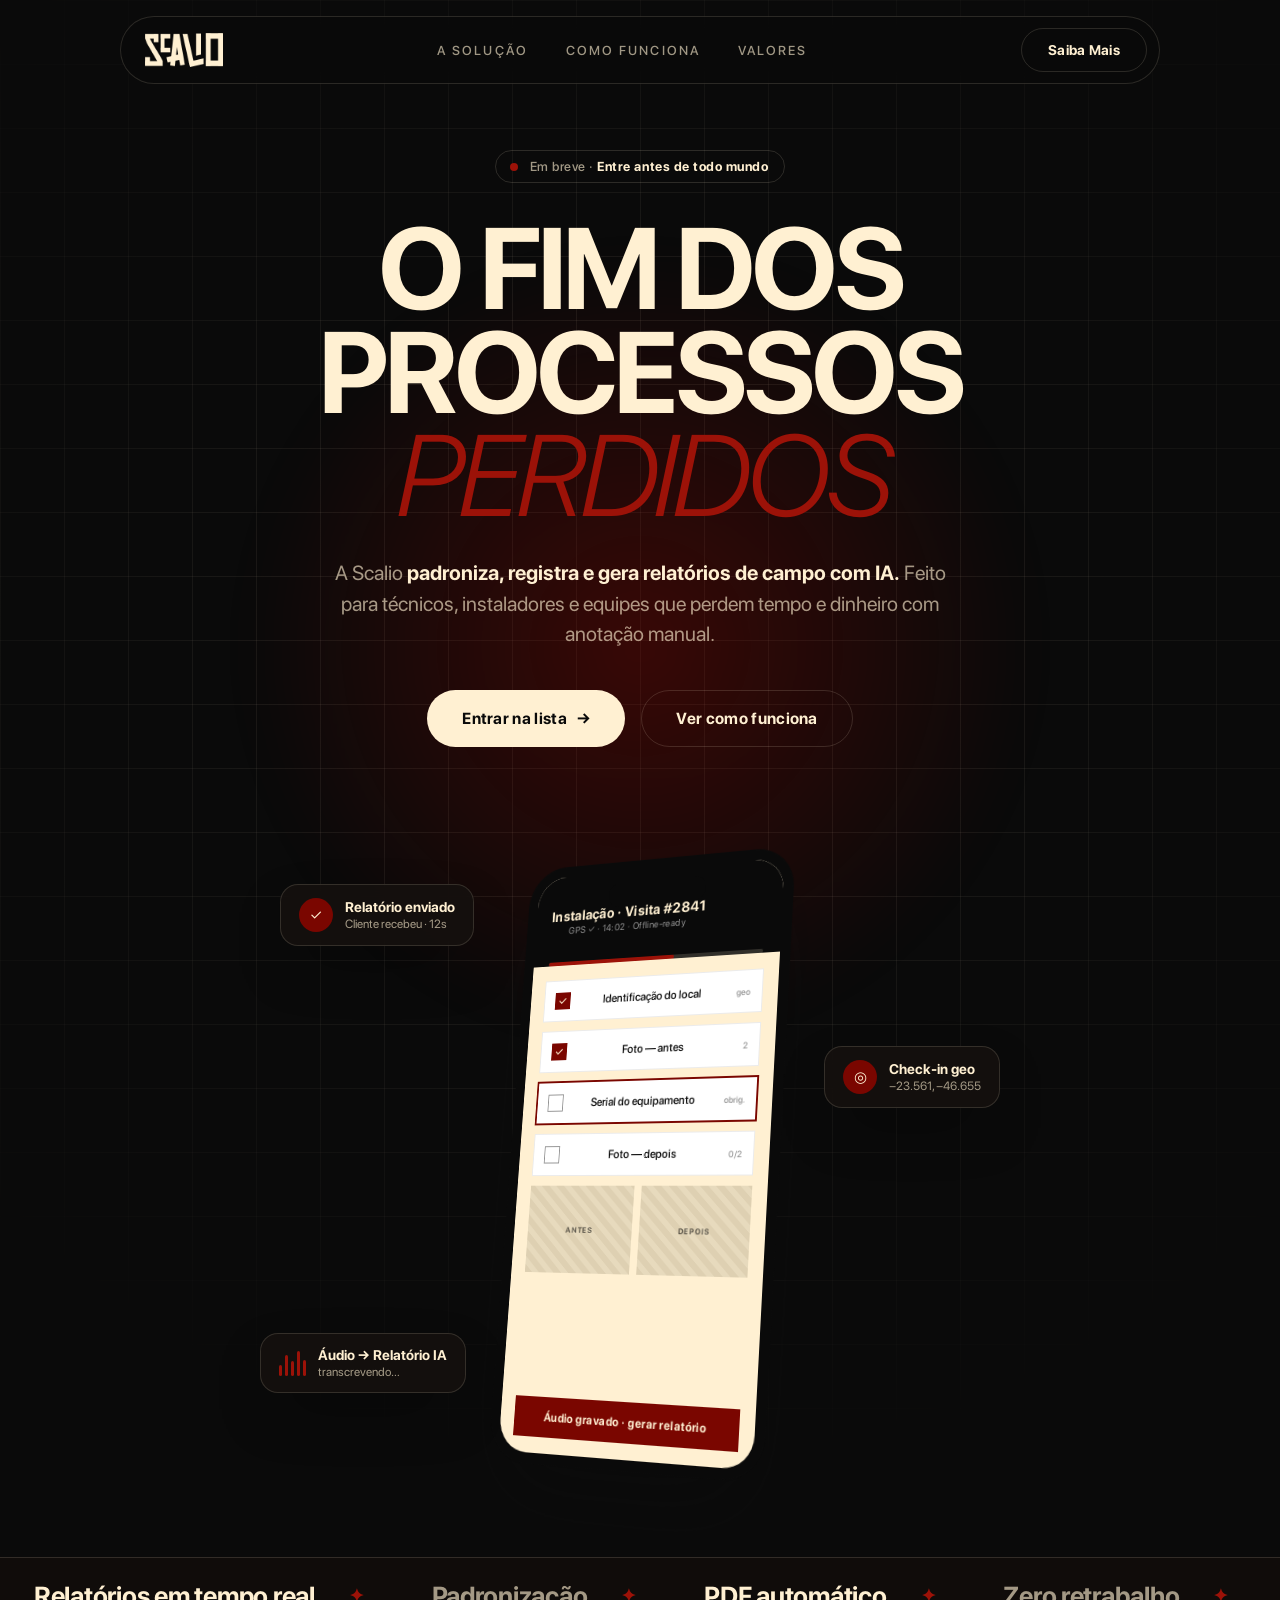
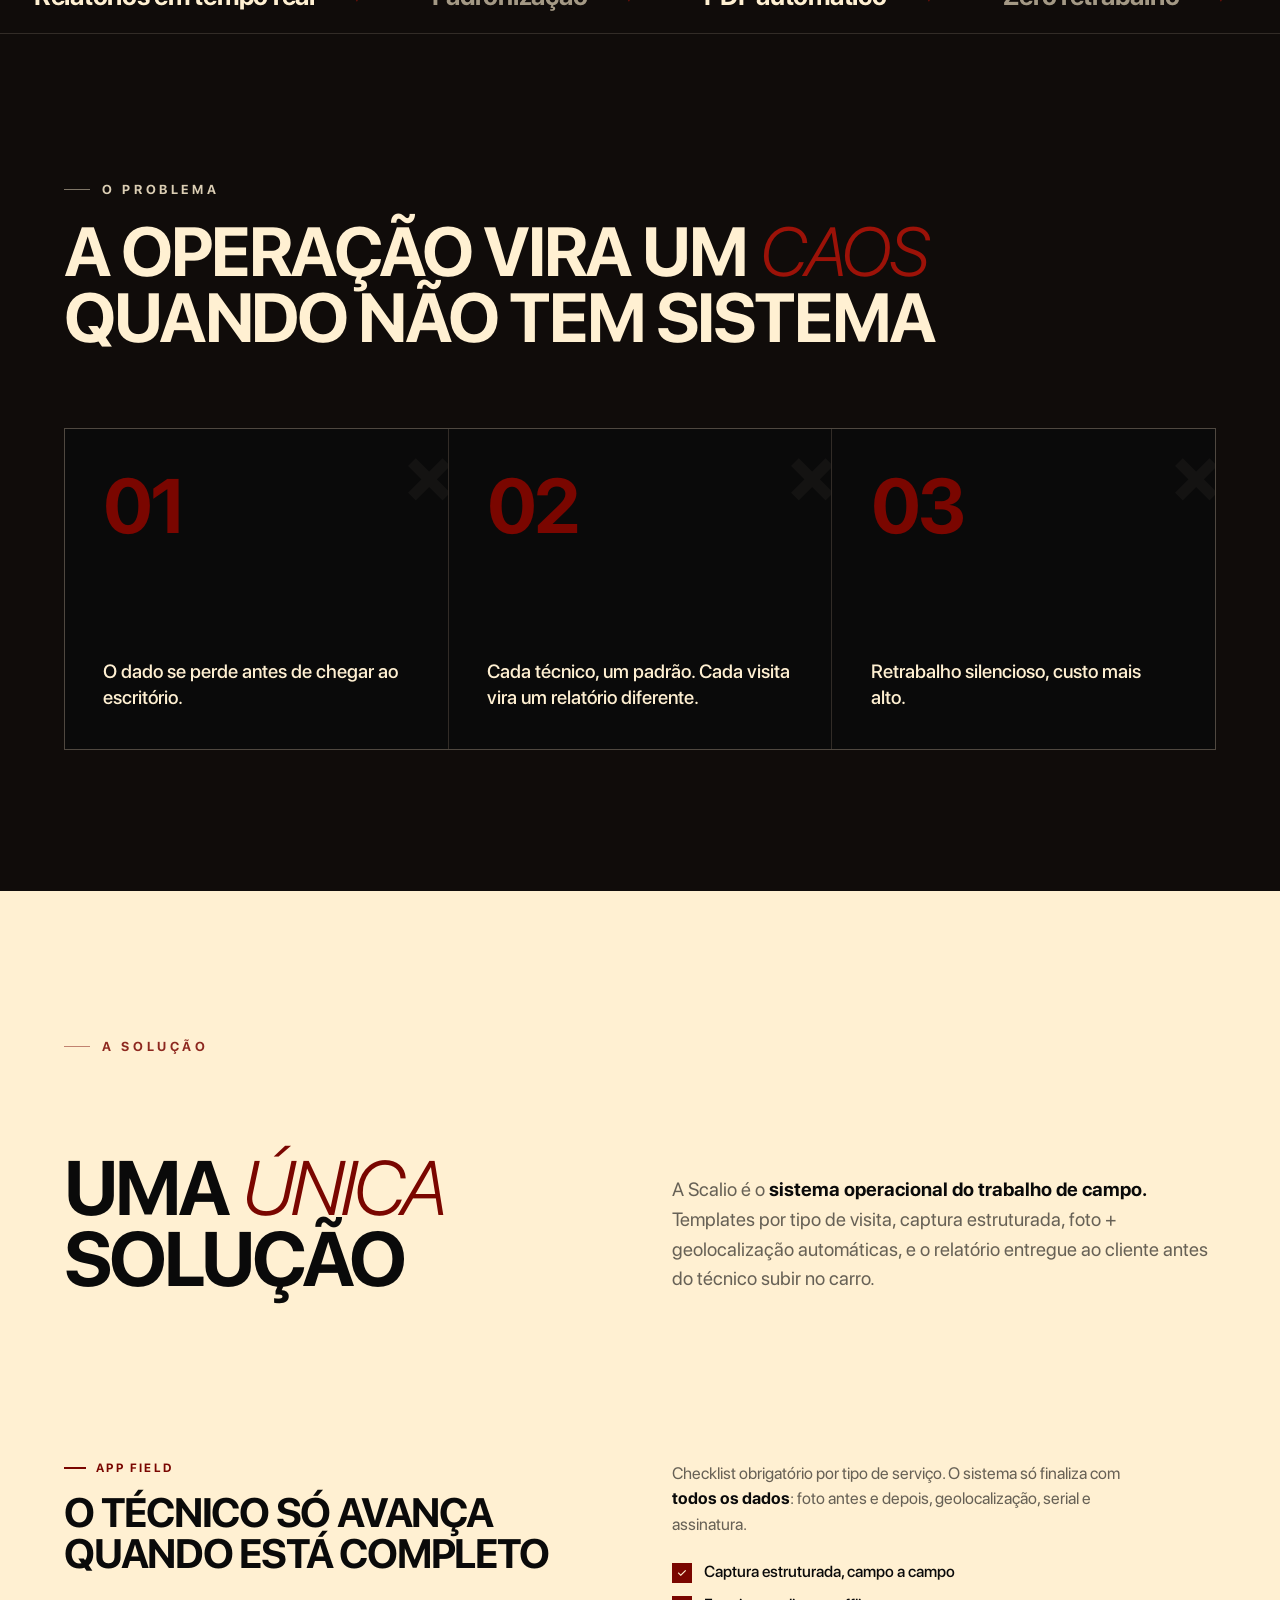
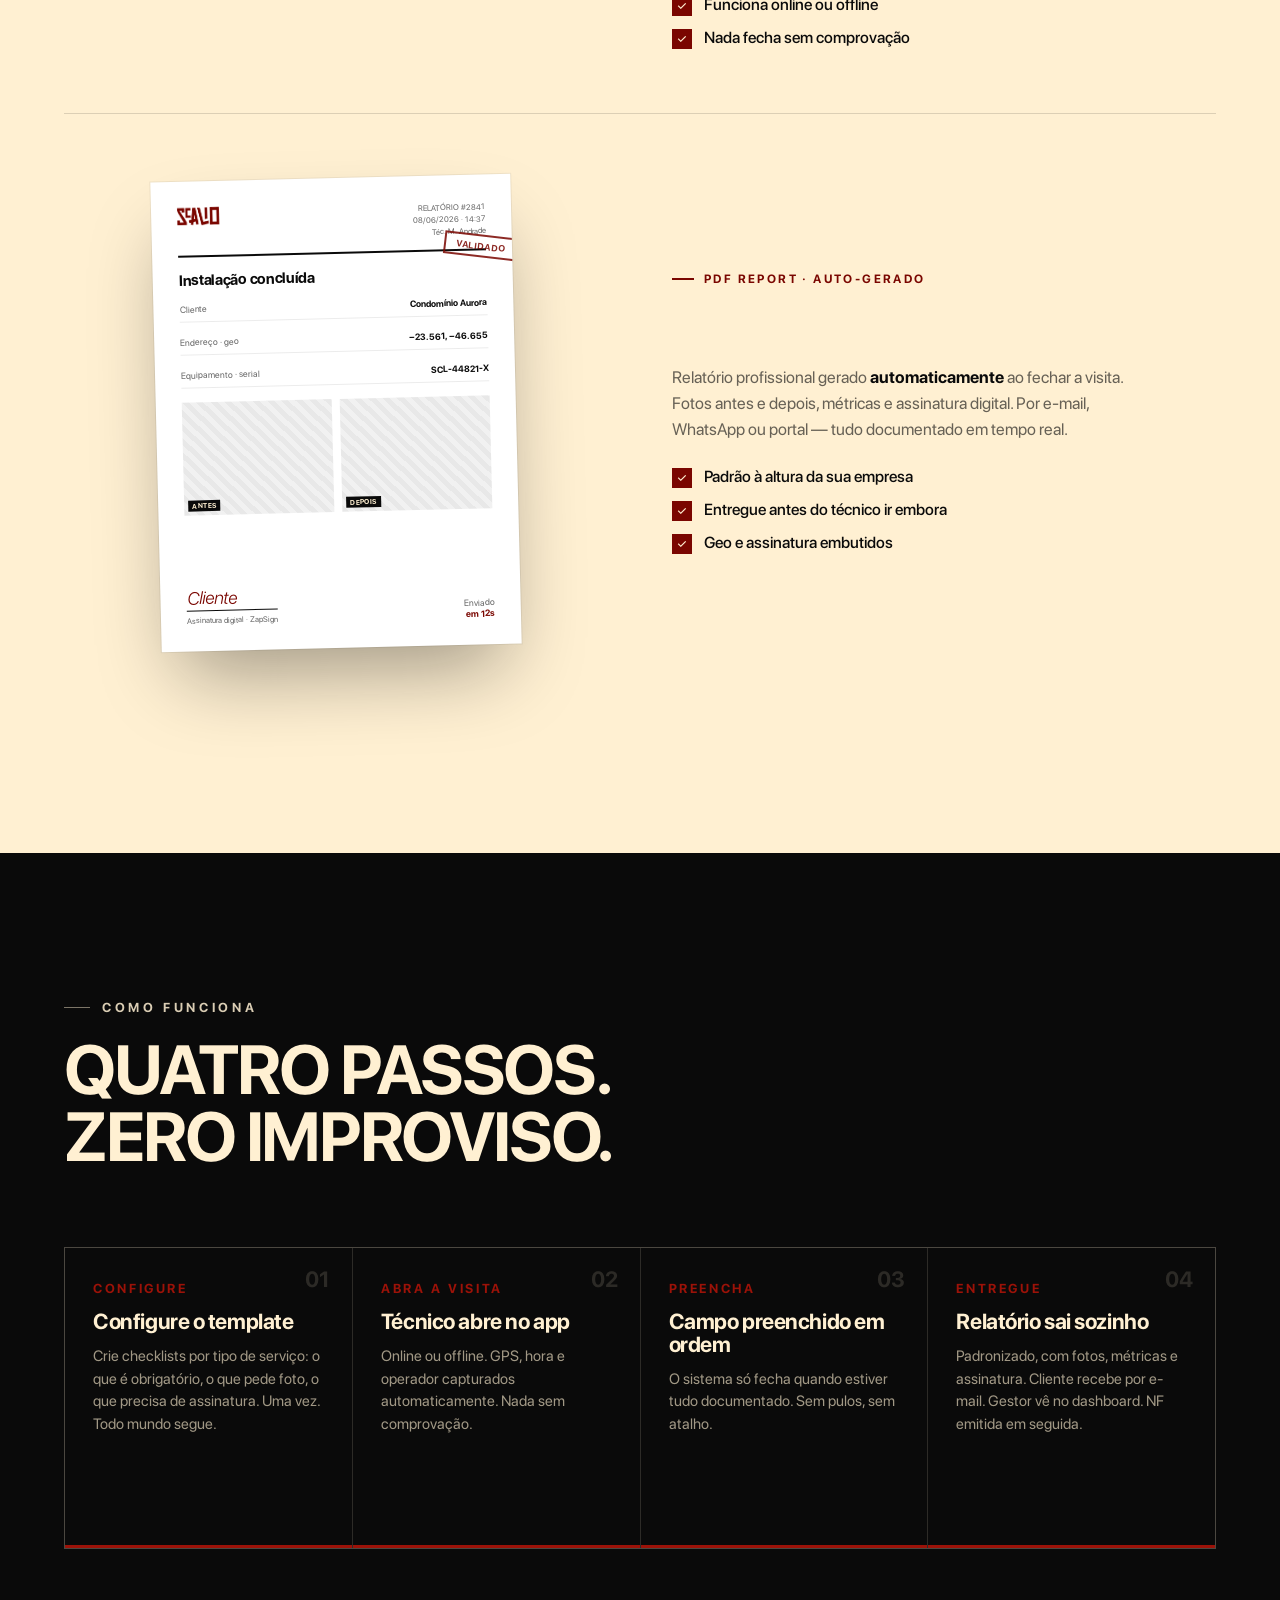
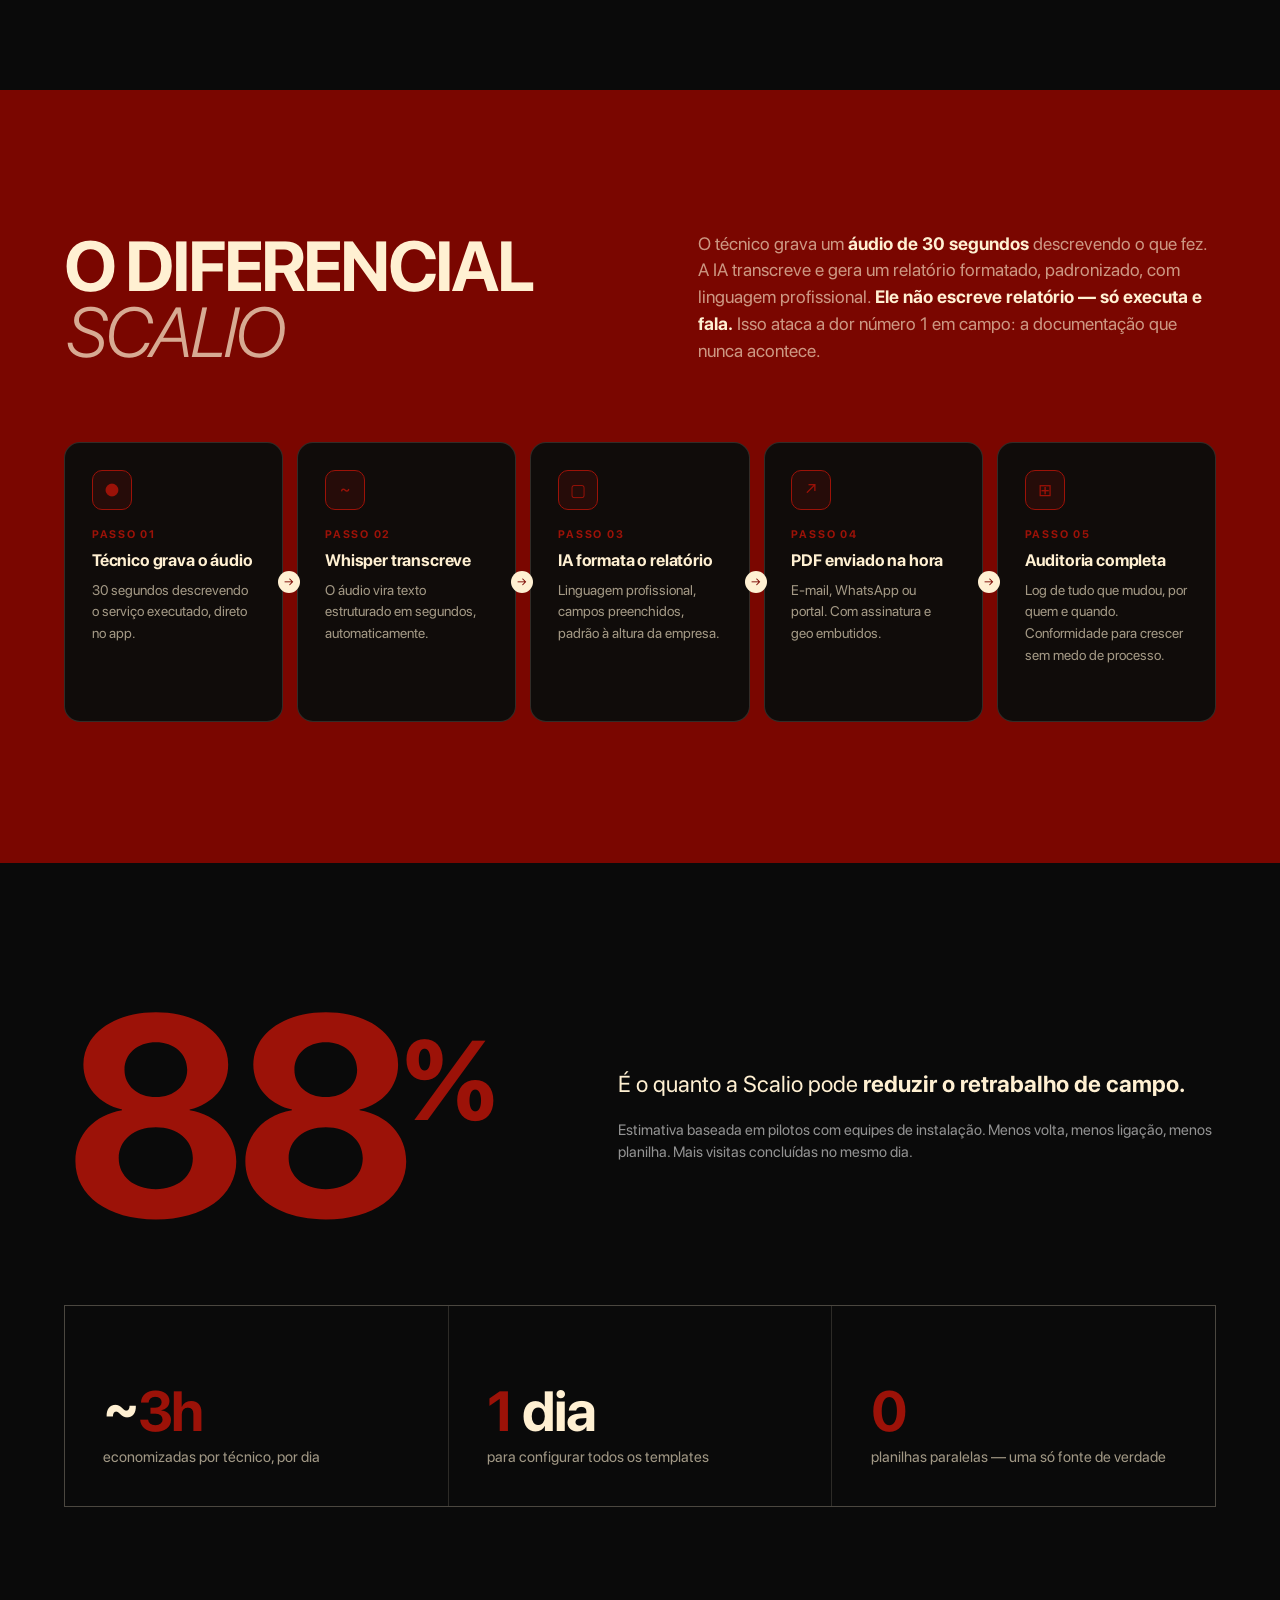
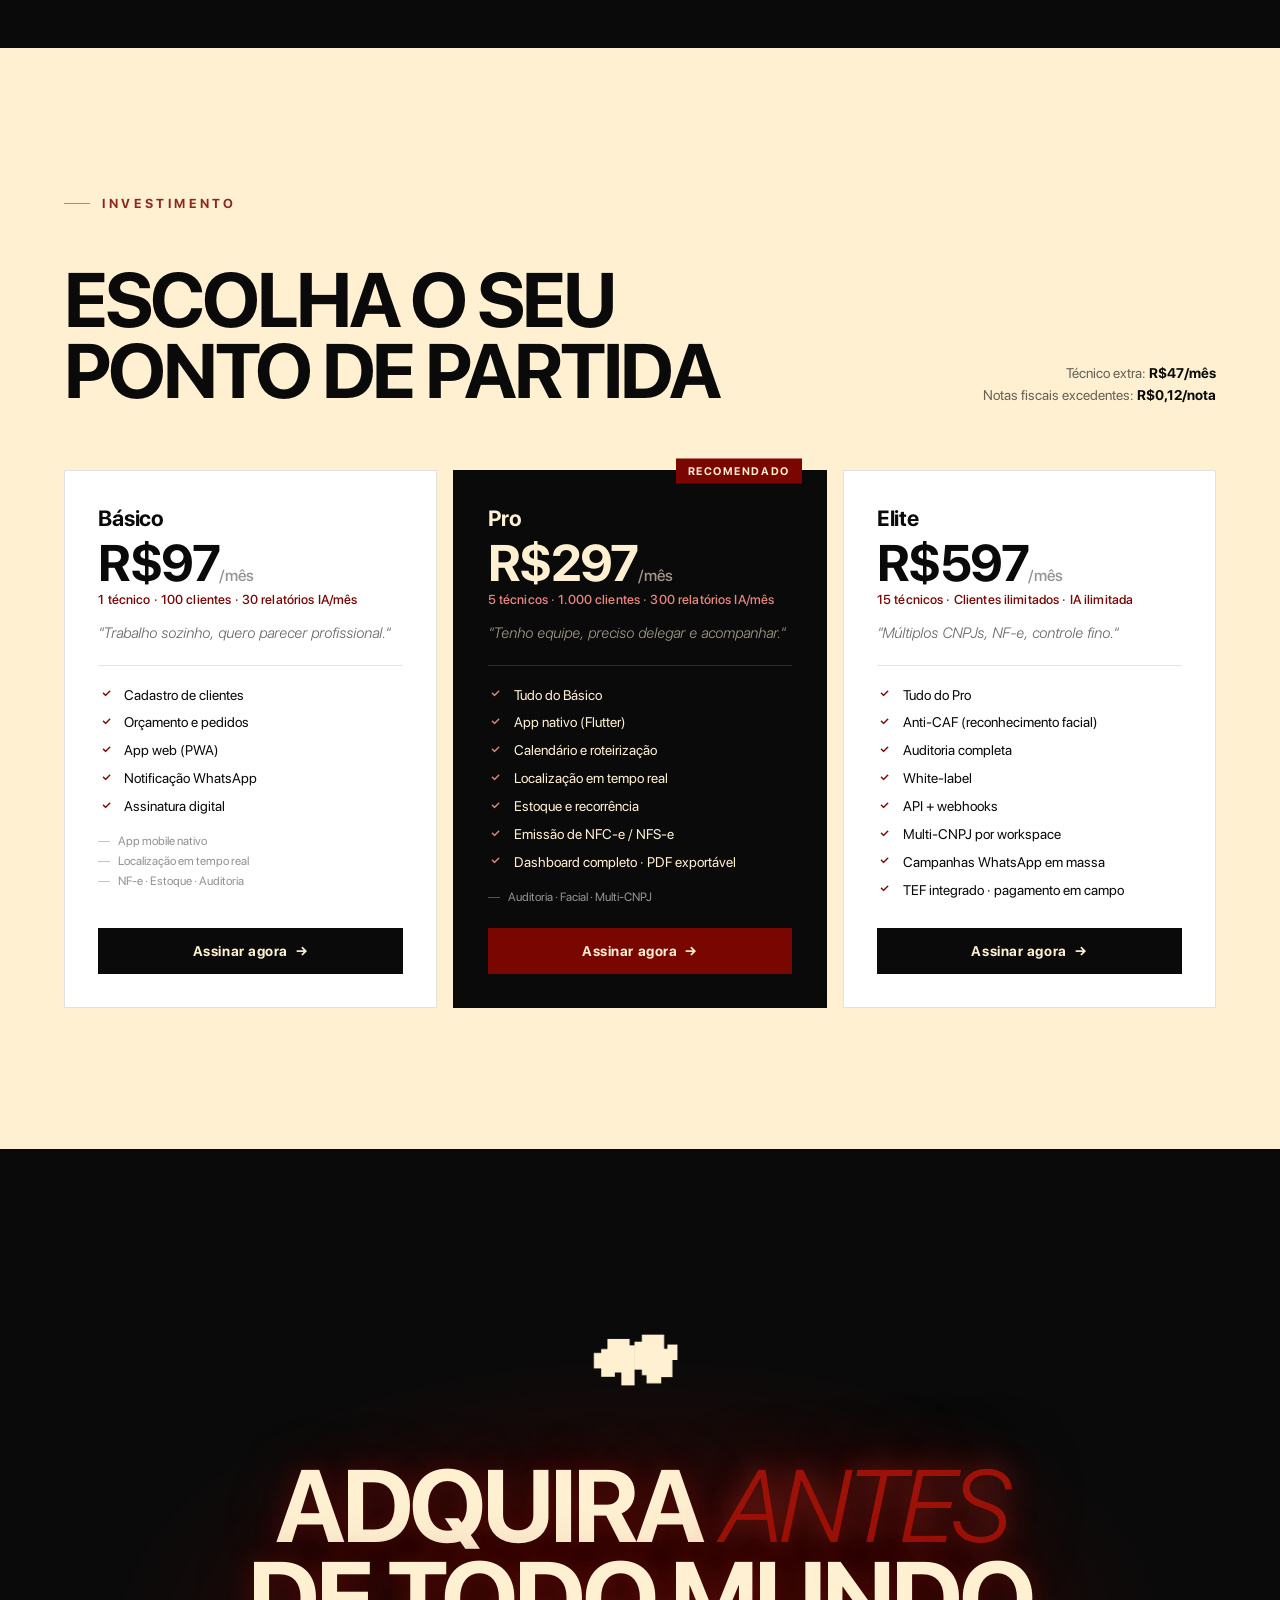
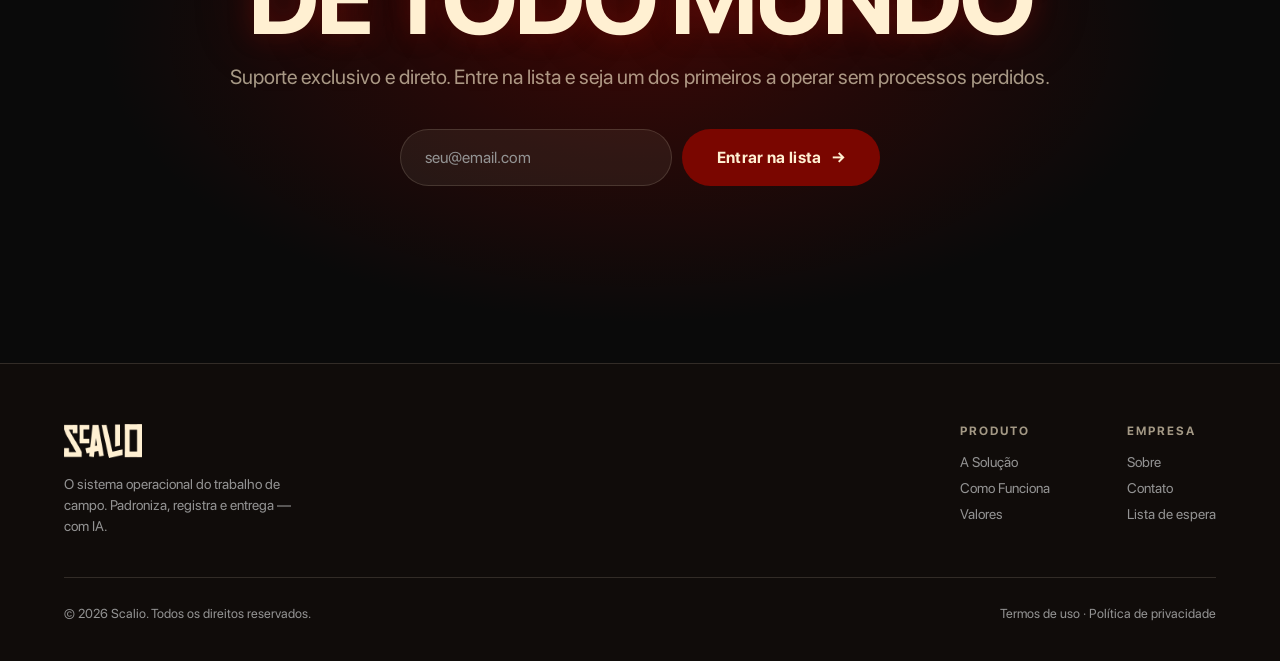
==== commit 75a1e8d9: "fix: mascaras nos campos do checkout e erro de validacao legivel CPF/CNPJ, telefone, CEP e numero do" ====
--- a/index.html
+++ b/index.html
@@ -589,8 +589,7 @@
   });
 
   /* ---- Checkout (Asaas via Scalio-Backend) ---- */
-  // Trocar pela URL de produção do Back antes do deploy.
-  const CHECKOUT_API_BASE = 'http://localhost:8000/api/v1';
+  const CHECKOUT_API_BASE = 'https://api.scalio.solutions/api/v1';
 
   const PLAN_LABEL = { basico: 'Básico', pro: 'Pro', elite: 'Elite' };
 
@@ -601,6 +600,82 @@
   const ckPlanName = document.getElementById('checkoutPlanName');
   const ckPlanPrice = document.getElementById('checkoutPlanPrice');
   let selectedPlan = null;
+
+  /* ---- Máscaras dos campos ---- */
+  function onlyDigits(v) { return v.replace(/\D/g, ''); }
+
+  function maskDocument(v) {
+    const d = onlyDigits(v).slice(0, 14);
+    if (d.length <= 11) {
+      // CPF: 000.000.000-00
+      return d
+        .replace(/(\d{3})(\d)/, '$1.$2')
+        .replace(/(\d{3})(\d)/, '$1.$2')
+        .replace(/(\d{3})(\d{1,2})$/, '$1-$2');
+    }
+    // CNPJ: 00.000.000/0000-00
+    return d
+      .replace(/(\d{2})(\d)/, '$1.$2')
+      .replace(/(\d{3})(\d)/, '$1.$2')
+      .replace(/(\d{3})(\d)/, '$1/$2')
+      .replace(/(\d{4})(\d{1,2})$/, '$1-$2');
+  }
+
+  function maskPhone(v) {
+    const d = onlyDigits(v).slice(0, 11);
+    if (d.length <= 10) {
+      return d
+        .replace(/(\d{2})(\d)/, '($1) $2')
+        .replace(/(\d{4})(\d{1,4})$/, '$1-$2');
+    }
+    return d
+      .replace(/(\d{2})(\d)/, '($1) $2')
+      .replace(/(\d{5})(\d{1,4})$/, '$1-$2');
+  }
+
+  function maskPostalCode(v) {
+    return onlyDigits(v).slice(0, 8).replace(/(\d{5})(\d{1,3})$/, '$1-$2');
+  }
+
+  function maskCardNumber(v) {
+    return onlyDigits(v).slice(0, 19).replace(/(\d{4})(?=\d)/g, '$1 ');
+  }
+
+  function bindMask(id, maskFn) {
+    const el = document.getElementById(id);
+    el.addEventListener('input', () => { el.value = maskFn(el.value); });
+  }
+
+  bindMask('ckDocument', maskDocument);
+  bindMask('ckPhone', maskPhone);
+  bindMask('ckPostalCode', maskPostalCode);
+  bindMask('ckCardNumber', maskCardNumber);
+  document.getElementById('ckCardMonth').addEventListener('input', (e) => { e.target.value = onlyDigits(e.target.value).slice(0, 2); });
+  document.getElementById('ckCardYear').addEventListener('input', (e) => { e.target.value = onlyDigits(e.target.value).slice(0, 4); });
+  document.getElementById('ckCardCcv').addEventListener('input', (e) => { e.target.value = onlyDigits(e.target.value).slice(0, 4); });
+
+  /* ---- Formata erro da API (string custom OU lista de erros de validação do FastAPI) ---- */
+  const CK_FIELD_LABEL = {
+    plan: 'Plano', companyName: 'Empresa', name: 'Nome', email: 'E-mail', phone: 'Telefone',
+    document: 'CPF/CNPJ', postalCode: 'CEP', addressNumber: 'Número do endereço',
+    cardHolderName: 'Nome no cartão', cardNumber: 'Número do cartão',
+    cardExpiryMonth: 'Mês de validade', cardExpiryYear: 'Ano de validade', cardCcv: 'CVV',
+  };
+
+  function formatApiError(detail) {
+    if (!detail) return 'Não foi possível processar sua assinatura.';
+    if (typeof detail === 'string') return detail;
+    if (Array.isArray(detail)) {
+      return detail
+        .map((e) => {
+          const field = Array.isArray(e.loc) ? e.loc[e.loc.length - 1] : null;
+          const label = CK_FIELD_LABEL[field] || field || 'Campo';
+          return `${label}: ${e.msg || 'inválido'}`;
+        })
+        .join(' · ');
+    }
+    return 'Não foi possível processar sua assinatura.';
+  }
 
   function openCheckout(plan, price) {
     selectedPlan = plan;
@@ -638,12 +713,12 @@
       companyName: document.getElementById('ckCompany').value.trim(),
       name: document.getElementById('ckName').value.trim(),
       email: document.getElementById('ckEmail').value.trim(),
-      phone: document.getElementById('ckPhone').value.trim(),
-      document: document.getElementById('ckDocument').value.trim(),
-      postalCode: document.getElementById('ckPostalCode').value.trim(),
+      phone: onlyDigits(document.getElementById('ckPhone').value),
+      document: onlyDigits(document.getElementById('ckDocument').value),
+      postalCode: onlyDigits(document.getElementById('ckPostalCode').value),
       addressNumber: document.getElementById('ckAddressNumber').value.trim(),
       cardHolderName: document.getElementById('ckCardHolder').value.trim(),
-      cardNumber: document.getElementById('ckCardNumber').value.replace(/\s+/g, ''),
+      cardNumber: onlyDigits(document.getElementById('ckCardNumber').value),
       cardExpiryMonth: document.getElementById('ckCardMonth').value.trim(),
       cardExpiryYear: document.getElementById('ckCardYear').value.trim(),
       cardCcv: document.getElementById('ckCardCcv').value.trim(),
@@ -665,7 +740,7 @@
       }
       const data = await resp.json().catch(() => ({}));
       if (!resp.ok) {
-        throw new Error(data.detail || 'Não foi possível processar sua assinatura.');
+        throw new Error(formatApiError(data.detail));
       }
       ckMsg.classList.add('ok');
       ckMsg.textContent = '✓ Conta criada! Verifique seu e-mail para definir a senha e acessar o Scalio.';
